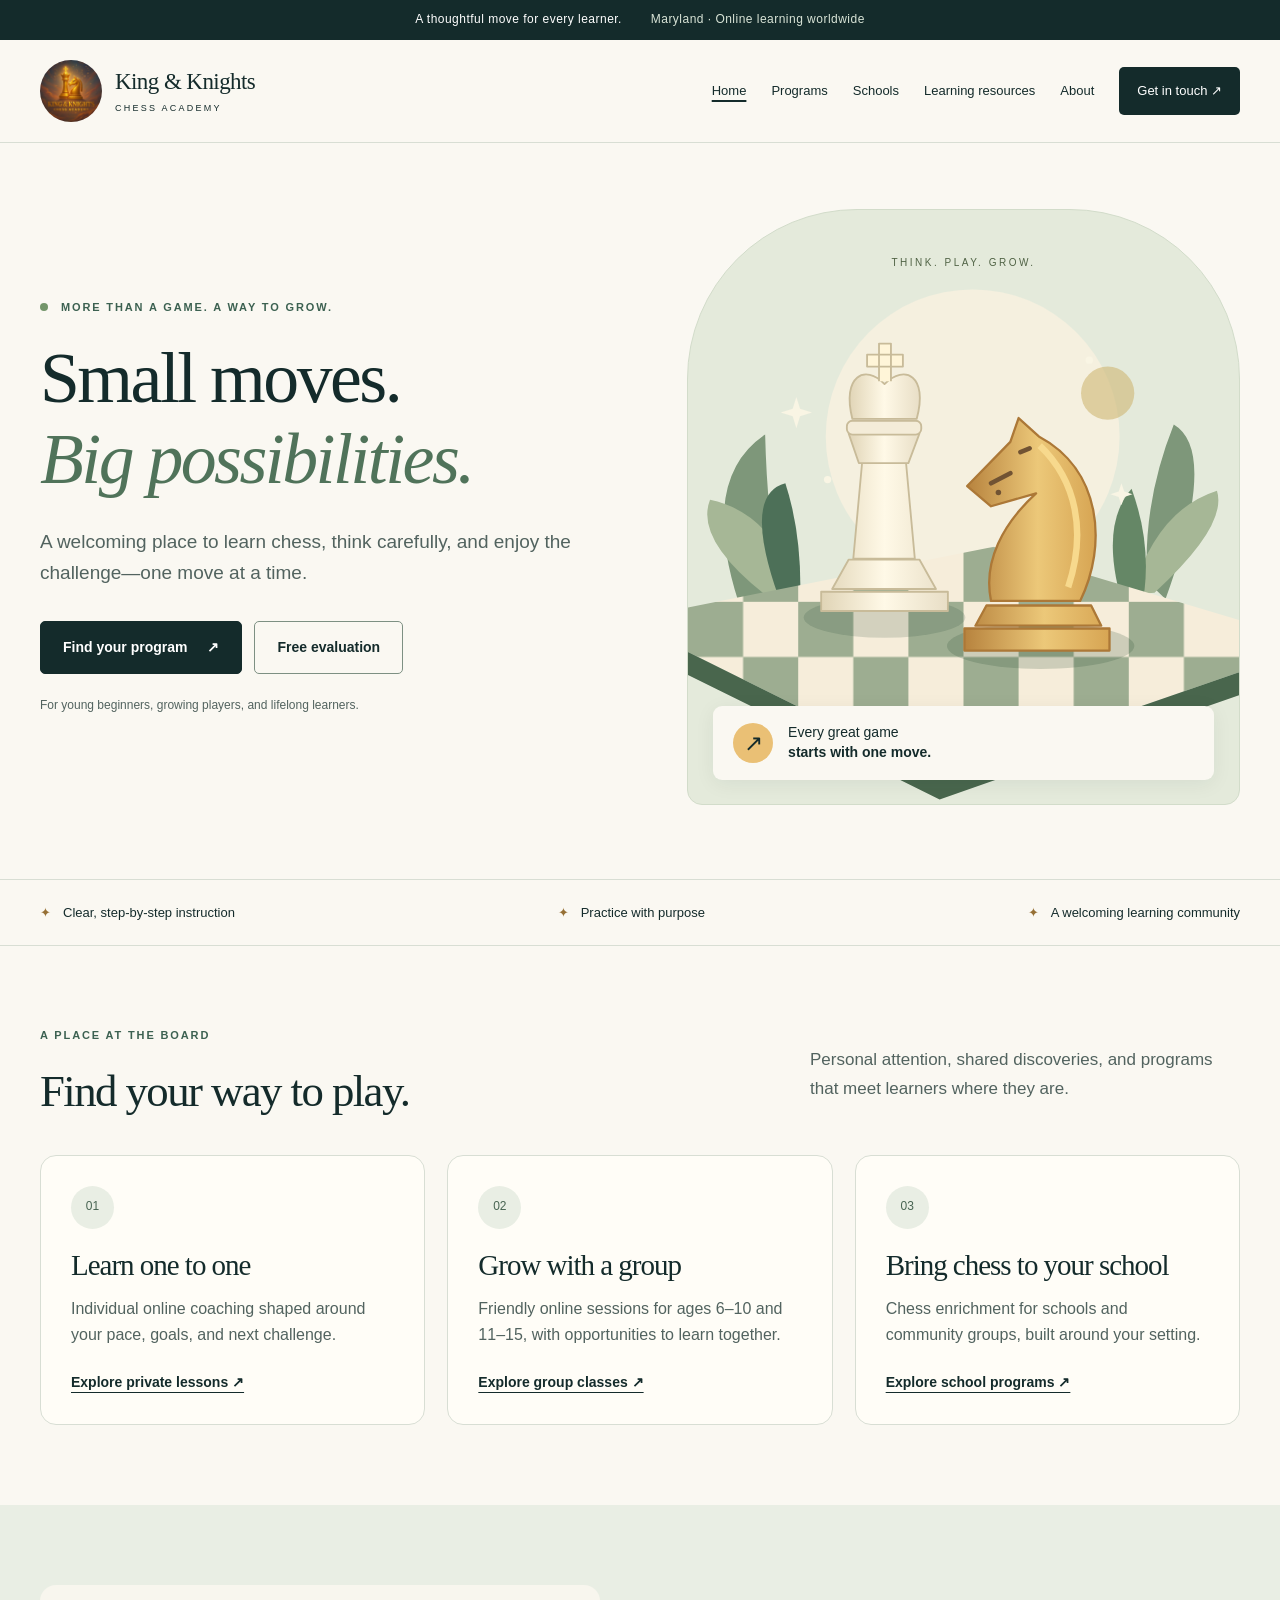
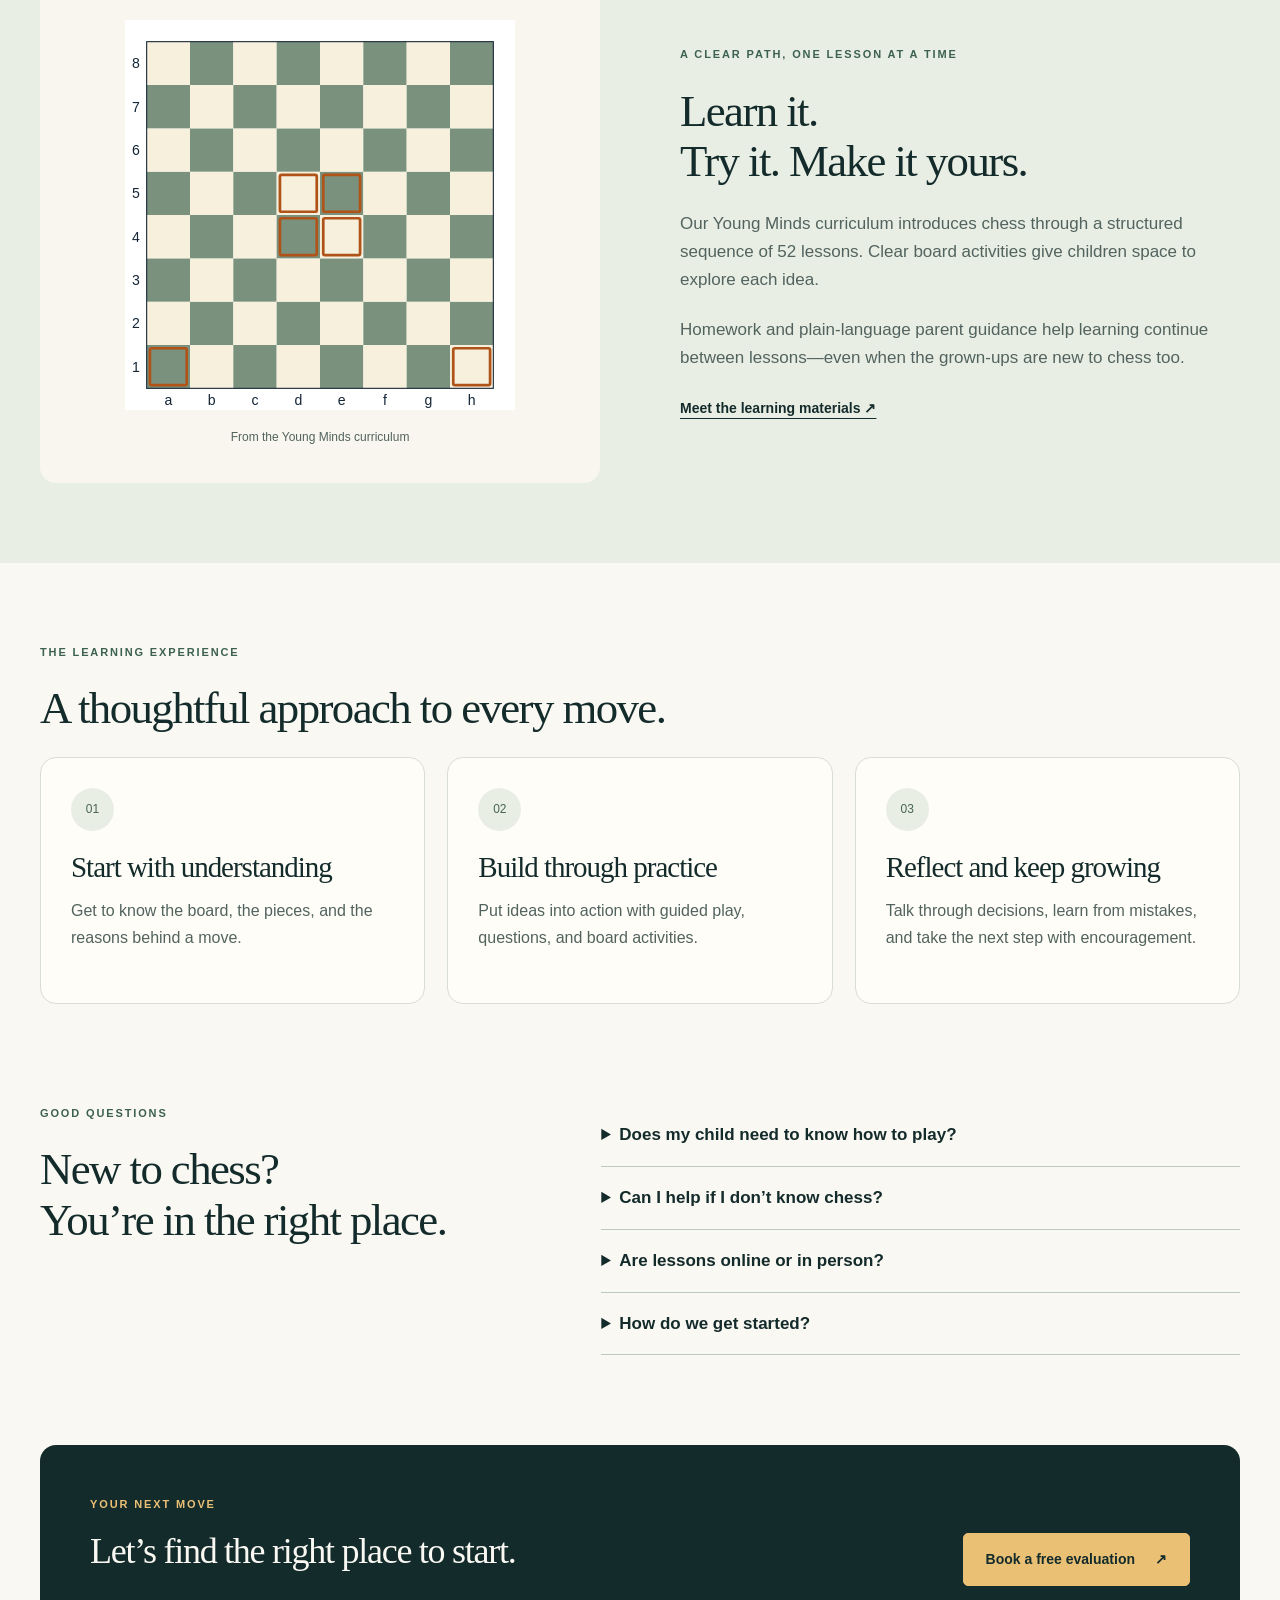
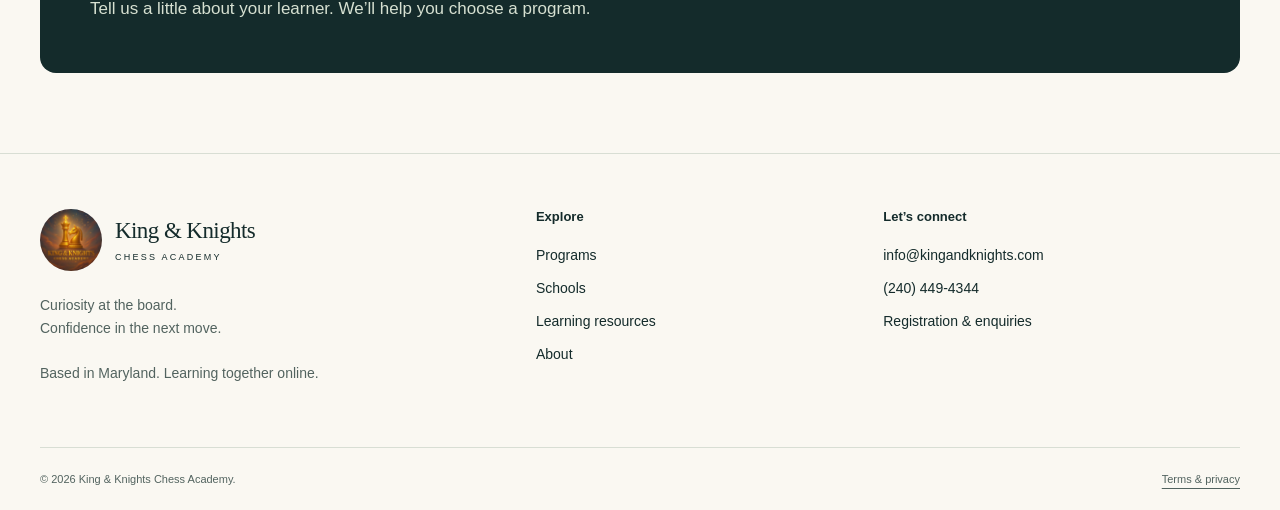
==== index.html @ 29ee6041 "Launch approved King & Knights Chess Academy website Publish the approved responsive redesign, schoo" ====
<!doctype html>
<html lang="en"><head><meta charset="utf-8"><meta name="viewport" content="width=device-width,initial-scale=1"><title>Chess lessons for curious minds | King &amp; Knights Chess Academy</title><meta name="description" content="Welcoming chess lessons for children and adults. Explore private coaching, online groups, school programs, and the Young Minds curriculum."><link rel="canonical" href="https://kingandknights.com/"><meta name="theme-color" content="#142b2b"><meta property="og:type" content="website"><meta property="og:title" content="Chess lessons for curious minds | King &amp; Knights Chess Academy"><meta property="og:description" content="Welcoming chess lessons for children and adults. Explore private coaching, online groups, school programs, and the Young Minds curriculum."><meta property="og:url" content="https://kingandknights.com/"><meta property="og:image" content="https://kingandknights.com/assets/academy-logo.jpg"><meta name="twitter:card" content="summary"><link rel="icon" href="assets/favicon.svg" type="image/svg+xml"><link rel="stylesheet" href="style.css"><script src="script.js" defer></script><script type="application/ld+json">{"@context": "https://schema.org", "@type": "EducationalOrganization", "name": "King & Knights Chess Academy", "url": "https://kingandknights.com/", "logo": "https://kingandknights.com/assets/academy-logo.jpg", "email": "info@kingandknights.com", "telephone": "+1-240-449-4344"}</script></head>
<body><a class="skip" href="#main">Skip to content</a><div class="announcement">A thoughtful move for every learner. <span>Maryland · Online learning worldwide</span></div><header class="site-header"><div class="wrap header-inner"><a class="brand" href="index.html" aria-label="King and Knights Chess Academy home"><img src="assets/academy-logo.jpg" width="62" height="62" alt=""><span>King &amp; Knights<small>CHESS ACADEMY</small></span></a><button class="menu-toggle" aria-controls="navigation" aria-expanded="false" type="button">Menu <span aria-hidden="true">☰</span></button><nav id="navigation" aria-label="Main navigation"><a href="index.html" aria-current="page">Home</a><a href="services.html">Programs</a><a href="schools.html">Schools</a><a href="resources.html">Learning resources</a><a href="about.html">About</a><a class="nav-contact" href="contact.html" >Get in touch <span aria-hidden="true">↗</span></a></nav></div></header>
<main id="main"><section class="wrap hero"><div class="hero-copy"><p class="eyebrow"><span class="dot"></span> More than a game. A way to grow.</p><h1>Small moves.<br><em>Big possibilities.</em></h1><p class="lead">A welcoming place to learn chess, think carefully, and enjoy the challenge—one move at a time.</p><div class="actions"><a class="button" href="services.html">Find your program <span aria-hidden="true">↗</span></a><a class="button secondary" href="contact.html">Free evaluation</a></div><p class="hero-note">For young beginners, growing players, and lifelong learners.</p></div><div class="hero-art"><div class="art-label">THINK. PLAY. GROW.</div><img src="assets/chess-garden.svg" width="600" height="580" alt="Illustration of a gold knight and ivory king on a chessboard, surrounded by leaves"><div class="art-caption"><span class="mini-symbol" aria-hidden="true">↗</span><span>Every great game<br><strong>starts with one move.</strong></span></div></div></section><div class="principles"><div class="wrap"><span>Clear, step-by-step instruction</span><span>Practice with purpose</span><span>A welcoming learning community</span></div></div><section class="wrap section"><div class="section-heading"><div><p class="eyebrow">A place at the board</p><h2>Find your way to play.</h2></div><p>Personal attention, shared discoveries, and programs that meet learners where they are.</p></div><div class="grid three"><article class="card"><span class="number">01</span><h3>Learn one to one</h3><p>Individual online coaching shaped around your pace, goals, and next challenge.</p><a class="text-link" href="services.html#private">Explore private lessons ↗</a></article><article class="card"><span class="number">02</span><h3>Grow with a group</h3><p>Friendly online sessions for ages 6–10 and 11–15, with opportunities to learn together.</p><a class="text-link" href="services.html#groups">Explore group classes ↗</a></article><article class="card"><span class="number">03</span><h3>Bring chess to your school</h3><p>Chess enrichment for schools and community groups, built around your setting.</p><a class="text-link" href="schools.html">Explore school programs ↗</a></article></div></section><section class="tinted"><div class="wrap split section"><div class="feature-board"><img src="assets/meet-the-board.svg" width="440" height="440" loading="lazy" alt="An empty chessboard with files a to h and ranks 1 to 8"><span>From the Young Minds curriculum</span></div><div><p class="eyebrow">A clear path, one lesson at a time</p><h2>Learn it.<br>Try it. Make it yours.</h2><p>Our Young Minds curriculum introduces chess through a structured sequence of 52 lessons. Clear board activities give children space to explore each idea.</p><p>Homework and plain-language parent guidance help learning continue between lessons—even when the grown-ups are new to chess too.</p><a class="text-link" href="resources.html">Meet the learning materials ↗</a></div></div></section><section class="wrap section"><p class="eyebrow">The learning experience</p><h2>A thoughtful approach to every move.</h2><div class="grid three"><article class="card"><span class="number">01</span><h3>Start with understanding</h3><p>Get to know the board, the pieces, and the reasons behind a move.</p></article><article class="card"><span class="number">02</span><h3>Build through practice</h3><p>Put ideas into action with guided play, questions, and board activities.</p></article><article class="card"><span class="number">03</span><h3>Reflect and keep growing</h3><p>Talk through decisions, learn from mistakes, and take the next step with encouragement.</p></article></div></section><section class="wrap section faq-section"><div><p class="eyebrow">Good questions</p><h2>New to chess?<br>You’re in the right place.</h2></div><div class="faq"><details><summary>Does my child need to know how to play?</summary><p>No. Beginners can start with the board and pieces. A complimentary evaluation helps us recommend a suitable starting point.</p></details><details><summary>Can I help if I don’t know chess?</summary><p>Yes. The Young Minds parent guide explains the ideas in plain language. Parents can read questions aloud and encourage children to explain their thinking.</p></details><details><summary>Are lessons online or in person?</summary><p>Private and group coaching are available online. Contact us about in-person school and community programs and local availability.</p></details><details><summary>How do we get started?</summary><p>Send an enquiry through our contact page. We’ll discuss your learner’s experience, goals, and available class options before you choose a program.</p></details></div></section><section class="wrap"><div class="cta"><div><p class="eyebrow">Your next move</p><h2>Let’s find the right place to start.</h2><p>Tell us a little about your learner. We’ll help you choose a program.</p></div><a class="button" href="contact.html">Book a free evaluation <span aria-hidden="true">↗</span></a></div></section></main><footer><div class="wrap footer-grid"><div><a class="brand footer-brand" href="index.html"><img src="assets/academy-logo.jpg" width="62" height="62" alt="King and Knights Chess Academy logo"><span>King &amp; Knights<small>CHESS ACADEMY</small></span></a><p>Curiosity at the board.<br>Confidence in the next move.</p><p class="muted">Based in Maryland. Learning together online.</p></div><div><h2>Explore</h2><a href="services.html">Programs</a><a href="schools.html">Schools</a><a href="resources.html">Learning resources</a><a href="about.html">About</a></div><div><h2>Let’s connect</h2><a href="mailto:info@kingandknights.com">info@kingandknights.com</a><a href="tel:+12404494344">(240) 449-4344</a><a href="contact.html">Registration &amp; enquiries</a></div></div><div class="wrap footer-bottom"><span>© <span data-year>2026</span> King &amp; Knights Chess Academy.</span><a href="terms.html">Terms &amp; privacy</a></div></footer></body></html>
---- style.css ----
:root{--ink:#142b2b;--muted:#52635f;--cream:#faf8f2;--gold:#eac075;--line:#d8ded4;--sage:#e9eee4;--white:#fff;--radius:16px}*{box-sizing:border-box}html{scroll-behavior:smooth;scroll-padding-top:120px}body{margin:0;background:var(--cream);color:var(--ink);font:17px/1.65 Arial,Helvetica,sans-serif}img{max-width:100%;height:auto;display:block}a{color:inherit;text-underline-offset:5px}button{font:inherit}a,button,summary{-webkit-tap-highlight-color:transparent}a:focus-visible,button:focus-visible,summary:focus-visible{outline:3px solid #ae5918;outline-offset:5px}h1,h2,h3,p{margin-top:0}h1,h2,h3{font-family:Georgia,'Times New Roman',serif;font-weight:400;line-height:1.12;letter-spacing:-.035em}h1{font-size:clamp(48px,5.6vw,80px);margin-bottom:27px}h2{font-size:clamp(34px,3.5vw,49px);margin-bottom:24px}h3{font-size:29px;margin:20px 0 15px}em{font-weight:400;color:#50735a}p{margin-bottom:22px;color:var(--muted)}strong{color:var(--ink)}.wrap{width:min(1200px,calc(100% - 80px));margin-inline:auto}.announcement{background:var(--ink);color:#fff;text-align:center;font-size:12px;letter-spacing:.04em;padding:10px 20px}.announcement span{margin-left:25px;color:#d9e4d7}.site-header{background:rgba(250,248,242,.98);border-bottom:1px solid var(--line);position:sticky;top:0;z-index:10}.header-inner{display:flex;align-items:center;justify-content:space-between;gap:25px;min-height:102px}.brand{display:flex;align-items:center;gap:13px;text-decoration:none;flex-shrink:0}.brand img{width:62px;height:62px;border-radius:50%;object-fit:cover}.brand span{font:23px Georgia,serif;letter-spacing:-.025em}.brand small{display:block;font:9px Arial,sans-serif;letter-spacing:.25em;margin-top:8px}nav{display:flex;align-items:center;gap:25px}nav a{font-size:13px;text-decoration:none;padding:10px 0;white-space:nowrap}nav a:hover,nav a[aria-current]{text-decoration:underline;text-decoration-thickness:2px}.nav-contact{background:var(--ink);color:white;padding:13px 18px;border-radius:5px}.menu-toggle{display:none}.skip{position:fixed;left:20px;top:-100px;z-index:100;padding:12px;background:white}.skip:focus{top:10px}.hero{display:grid;grid-template-columns:1.08fr 1fr;gap:50px;align-items:center;padding-block:66px 74px}.eyebrow{font-size:11px;text-transform:uppercase;letter-spacing:.17em;font-weight:700;color:#3c6151;margin-bottom:22px}.dot{display:inline-block;width:8px;height:8px;background:#73956a;border-radius:50%;margin-right:8px}.lead{font-size:19px;line-height:1.65;max-width:620px}.actions{display:flex;gap:12px;flex-wrap:wrap;margin-top:32px}.button{background:var(--ink);color:white;text-decoration:none;padding:14px 22px;display:inline-flex;align-items:center;justify-content:center;gap:20px;font-size:14px;font-weight:600;border:1px solid var(--ink);border-radius:5px;min-height:49px;transition:background .15s}.button:hover{background:#315448;color:white}.button.secondary{background:transparent;color:var(--ink);border-color:#7d9083}.button.secondary:hover{background:var(--sage)}.hero-note{font-size:12px;margin:22px 0 0}.hero-art{position:relative;background:#e4eadb;border-radius:170px 170px 15px 15px;padding-top:45px;overflow:hidden;border:1px solid #d2dcca}.hero-art>img{width:100%}.art-label{text-align:center;font-size:10px;letter-spacing:.25em;color:#506345}.art-caption{position:absolute;bottom:24px;left:25px;right:25px;background:#faf8f2;box-shadow:0 4px 20px #142b2b10;border-radius:9px;padding:17px 20px;display:flex;align-items:center;gap:15px;font-size:14px;line-height:1.4}.mini-symbol{background:var(--gold);border-radius:50%;width:40px;height:40px;display:grid;place-items:center;font-size:23px}.principles{border-block:1px solid var(--line);padding:22px 0}.principles .wrap{display:flex;justify-content:space-between;gap:20px;font-size:13px}.principles span:before{content:'✦';color:#967035;margin-right:12px}.section{padding-block:80px}.section-heading{display:flex;justify-content:space-between;gap:50px;align-items:flex-end;margin-bottom:30px}.section-heading p:last-child{max-width:430px}.section-heading h2{margin-bottom:8px}.grid{display:grid;gap:22px}.three{grid-template-columns:repeat(3,1fr)}.card{border:1px solid var(--line);background:#fffdf7;border-radius:var(--radius);padding:30px;display:flex;flex-direction:column;align-items:flex-start}.card p{font-size:16px}.card .text-link{margin-top:auto}.number{background:var(--sage);border-radius:50%;width:43px;height:43px;display:grid;place-items:center;font-size:12px;color:#486452}.text-link{font-size:14px;font-weight:bold;text-decoration-thickness:1px;display:inline-block}.tinted{background:var(--sage)}.split{display:grid;grid-template-columns:1fr 1fr;align-items:center;gap:80px}.feature-board{background:#f8f6ee;border-radius:var(--radius);padding:35px;text-align:center}.feature-board img{width:100%;max-width:390px;margin:auto}.feature-board span{display:block;font-size:12px;margin-top:18px;color:var(--muted)}.faq-section{display:grid;grid-template-columns:1fr 1.3fr;gap:70px;padding-top:20px}.faq details{border-bottom:1px solid #bccabd;padding:19px 0}.faq summary{cursor:pointer;font-size:17px;font-weight:600;line-height:1.4;padding-right:12px}.faq details p{font-size:15px;margin:17px 0 0}.cta{display:flex;align-items:center;justify-content:space-between;gap:45px;background:var(--ink);color:var(--cream);border-radius:var(--radius);padding:50px;margin:10px 0 80px}.cta h2{font-size:36px;max-width:550px}.cta p{color:#d6e0d1;margin-bottom:0}.cta .eyebrow{color:var(--gold);margin-bottom:17px}.cta .button{flex-shrink:0;background:var(--gold);color:var(--ink);border-color:var(--gold)}footer{border-top:1px solid var(--line);padding-top:55px}.footer-grid{display:grid;grid-template-columns:1.5fr 1fr 1.2fr;gap:50px;padding-bottom:40px}.footer-grid h2{font:600 13px Arial,sans-serif;letter-spacing:0;margin-bottom:20px}.footer-grid>div>a:not(.brand){display:block;margin-bottom:10px;font-size:14px;text-decoration:none;overflow-wrap:anywhere}.footer-grid>div>a:hover{text-decoration:underline}.footer-brand{margin-bottom:23px}.footer-grid p{font-size:14px}.muted{color:var(--muted)}.footer-bottom{display:flex;justify-content:space-between;gap:20px;padding-block:22px;border-top:1px solid var(--line);font-size:11px;color:var(--muted)}.page-intro{padding-top:70px;padding-bottom:35px}.page-intro .lead{max-width:710px}.notice{padding:20px 25px;background:var(--sage);border-radius:8px;font-size:14px}.pricing{display:grid;grid-template-columns:repeat(3,1fr);gap:22px}.pricing>div{border:1px solid #cdd7c8;background:var(--cream);border-radius:12px;padding:30px}.pricing span{display:block;font-size:15px}.pricing strong{display:block;font:46px Georgia,serif;margin:15px 0 25px}.pricing .button{display:flex;font-size:12px;padding-inline:10px;gap:8px}.small{font-size:13px;margin-top:27px;max-width:900px}.statement{padding:50px;background:var(--ink);border-radius:130px 15px 15px;color:var(--cream);text-align:center}.statement>span{font:150px Georgia,serif;color:var(--gold);line-height:1.25}.statement p{color:#dbe3d3}.stats{display:flex;gap:45px;margin-block:28px}.stats strong{display:block;font:42px Georgia,serif}.stats span{font-size:12px}.team{display:grid;grid-template-columns:1fr 1fr;gap:30px}.team article{display:grid;grid-template-columns:180px 1fr;gap:25px;background:var(--cream);padding:24px;border-radius:14px}.team img{width:180px;height:230px;object-fit:cover;border-radius:90px 90px 7px 7px;object-position:50% 25%}.team img.olawale{object-position:50% 50%}.team .eyebrow{font-size:9px;margin:5px 0 15px}.team h3{font-size:28px;margin:0 0 15px}.team p{font-size:14px;margin-bottom:0}.contact-grid{display:grid;grid-template-columns:1fr 1.7fr;gap:65px;padding-top:30px}.contact-grid h2{font-size:33px}.contact-item{border-top:1px solid var(--line);padding-top:20px;margin-top:24px}.contact-item>span{display:block;font-size:11px;font-weight:bold;text-transform:uppercase;letter-spacing:.1em;color:var(--muted);margin-bottom:9px}.contact-item a{overflow-wrap:anywhere}.form-panel{background:white;border:1px solid var(--line);border-radius:12px;padding:30px}.form-panel iframe{width:100%;border:0;margin-top:20px;display:block;background:#fafafa}.legal{max-width:850px;padding-bottom:80px}.legal section{border-top:1px solid var(--line);padding-top:25px;margin-top:30px}.legal h2{font-size:25px;letter-spacing:-.015em}.legal p{font-size:16px;line-height:1.8}
@media(min-width:1500px){.hero{padding-block:80px}}
@media(max-width:1100px){.wrap{width:calc(100% - 48px)}nav{gap:16px}.brand span{font-size:20px}.brand img{width:52px;height:52px}.hero{gap:30px}.team article{grid-template-columns:1fr}.team img{width:100%;height:300px;border-radius:10px}.split{gap:45px}.pricing>div{padding:24px}}
@media(max-width:900px){.header-inner{flex-wrap:wrap;padding-block:15px;min-height:85px}.menu-toggle{display:none;background:transparent;border:1px solid #879687;border-radius:5px;padding:8px 14px;font-size:14px}.js .menu-toggle{display:block}nav{width:100%;flex-wrap:wrap;justify-content:center;padding-top:12px}.js nav{display:none}.js nav.open{display:flex}.hero{gap:25px}h1{font-size:54px}.hero-art{border-radius:110px 110px 12px 12px}.hero-art>img{min-height:420px;object-fit:contain}.art-caption{left:15px;right:15px;padding:12px}.principles .wrap{font-size:12px}.three{gap:15px}.card{padding:23px}.card h3{font-size:25px}.split{gap:35px}.cta{padding:35px}.cta h2{font-size:31px}.footer-grid{gap:25px}.contact-grid{gap:30px}.pricing .button{font-size:11px}}
@media(max-width:650px){.wrap{width:calc(100% - 36px)}.announcement{font-size:10px;padding:8px 10px}.announcement span{display:none}.brand span{font-size:20px}.brand small{font-size:8px}.brand img{width:47px;height:47px}.header-inner{gap:15px}nav{flex-direction:column;align-items:stretch;gap:0}nav a{text-align:center;padding:13px}.hero{grid-template-columns:1fr;padding-block:42px;gap:33px}h1{font-size:52px;letter-spacing:-.045em}.eyebrow{font-size:10px;line-height:1.7;margin-bottom:18px}.lead{font-size:17px}.actions{gap:9px;margin-top:25px}.button{font-size:13px;padding:13px 16px}.hero-note{font-size:11px}.hero-art{max-width:430px;margin:auto;width:100%;padding-top:27px}.hero-art>img{min-height:0}.art-caption{bottom:17px}.principles .wrap{flex-direction:column;gap:8px;font-size:12px}.principles{padding:18px 0}.section{padding-block:48px}.section-heading{display:block;margin-bottom:25px}.section-heading p:last-child{margin-top:20px}.three,.split,.pricing,.team,.contact-grid,.faq-section{grid-template-columns:1fr}.card{padding:27px}.card h3{font-size:29px}.split{gap:30px}.feature-board{padding:23px}.faq-section{gap:7px;padding-top:5px}.cta{display:block;padding:30px;margin-bottom:48px}.cta .button{margin-top:24px}.cta h2{font-size:32px}.footer-grid{grid-template-columns:1fr 1fr;gap:30px}.footer-grid>div:first-child{grid-column:1/-1}.footer-grid>div>a:not(.brand){font-size:12px}.footer-bottom{flex-direction:column;gap:8px}.page-intro{padding-top:44px;padding-bottom:22px}.notice{padding:20px}.pricing>div{padding:25px}.pricing strong{font-size:42px}.pricing .button{font-size:13px}.pricing span{display:inline-block}.team article{padding:25px}.team img{height:340px;object-position:center 30%}.form-panel{padding:20px 12px}.form-panel h2,.form-panel>p,.form-panel>.text-link{margin-left:8px;margin-right:8px}.contact-grid{padding-top:20px;gap:35px}.statement{padding:35px}.legal h2{font-size:24px}.legal p{font-size:16px}}
@media(prefers-reduced-motion:reduce){html{scroll-behavior:auto}*{transition:none!important}}
.enquiry-steps{margin:30px 0;padding:24px;background:var(--sage);border-radius:9px}.enquiry-steps p{font-size:15px}.enquiry-steps p:last-child{margin-bottom:0}.form-panel hr{border:0;border-top:1px solid var(--line);margin-block:30px}
@media print{.announcement,.site-header,footer,.cta,.menu-toggle,.skip{display:none!important}.wrap{width:100%}body{background:white;color:black;font-size:12pt}.section{padding-block:20px}.hero,.split,.three,.team{display:block}.hero-art{max-width:300px}.card{break-inside:avoid;margin:15px 0}a{color:black}.form-panel iframe{display:none}}
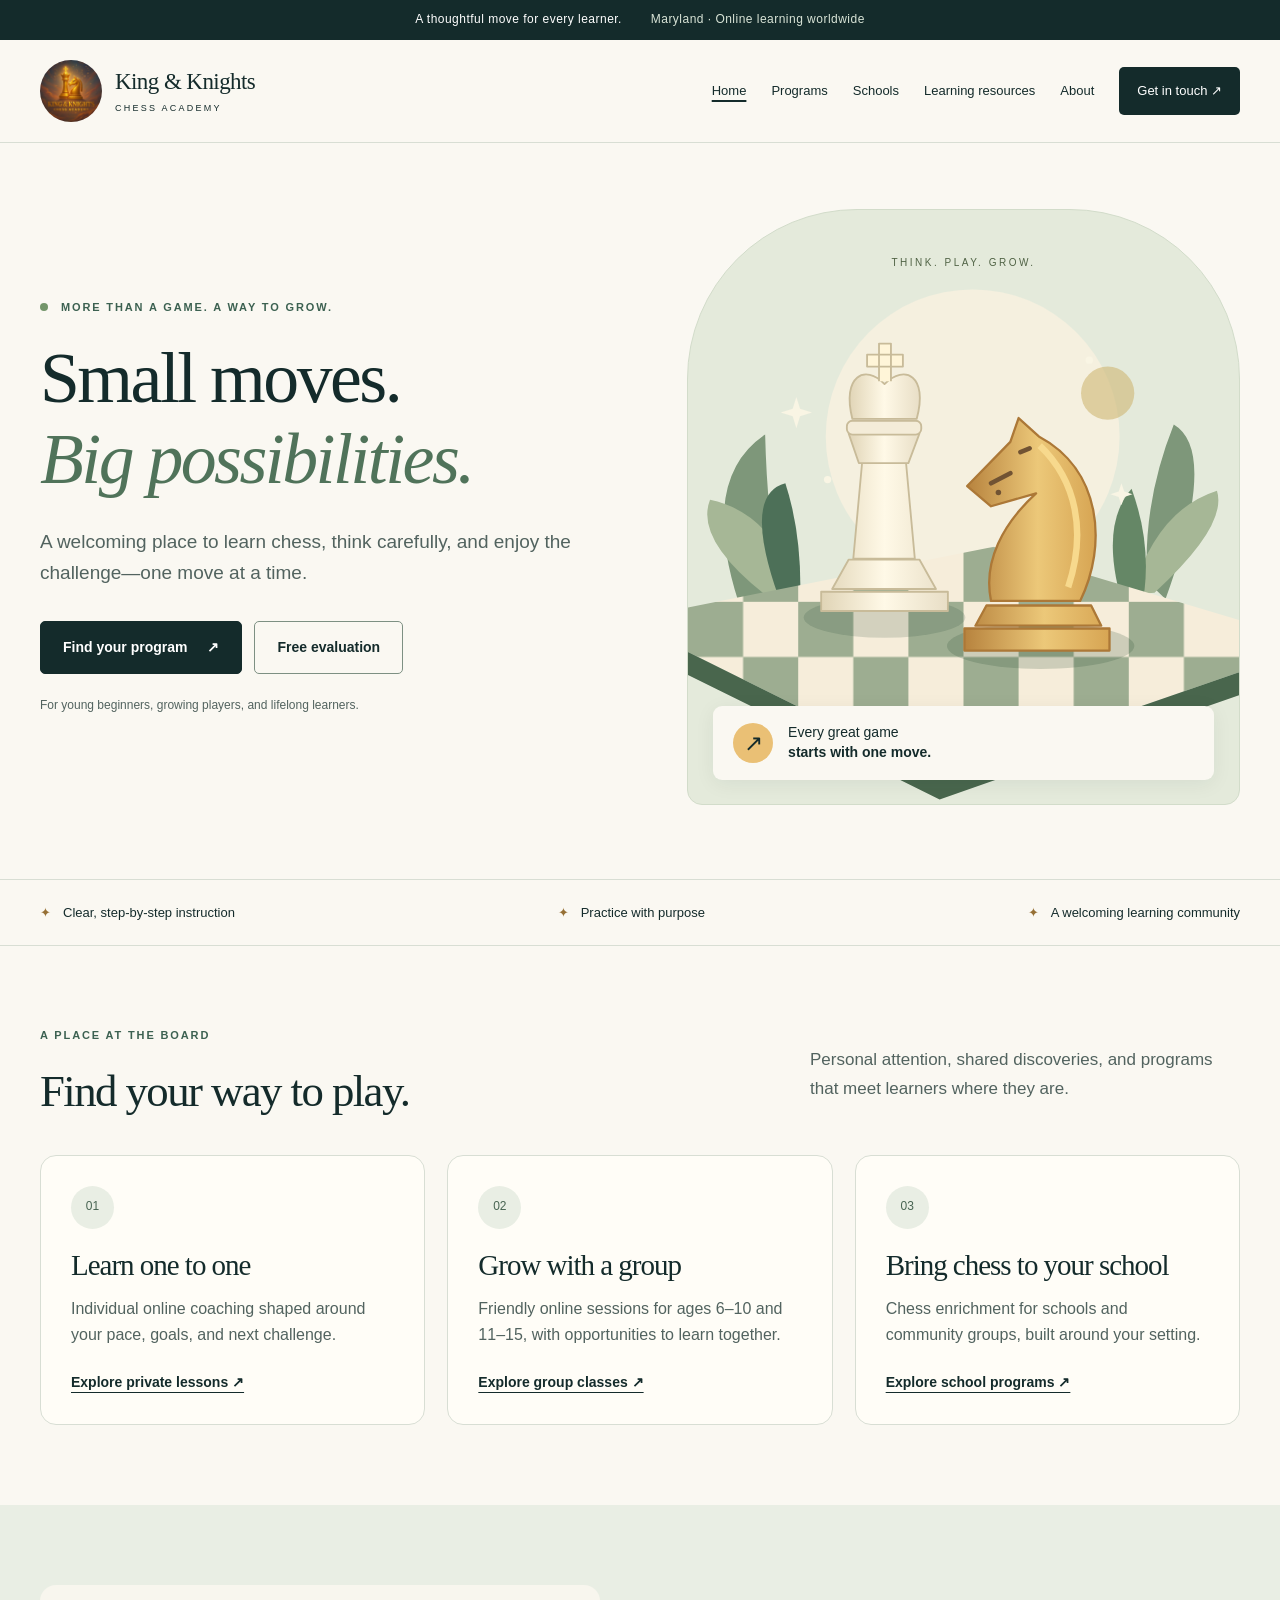
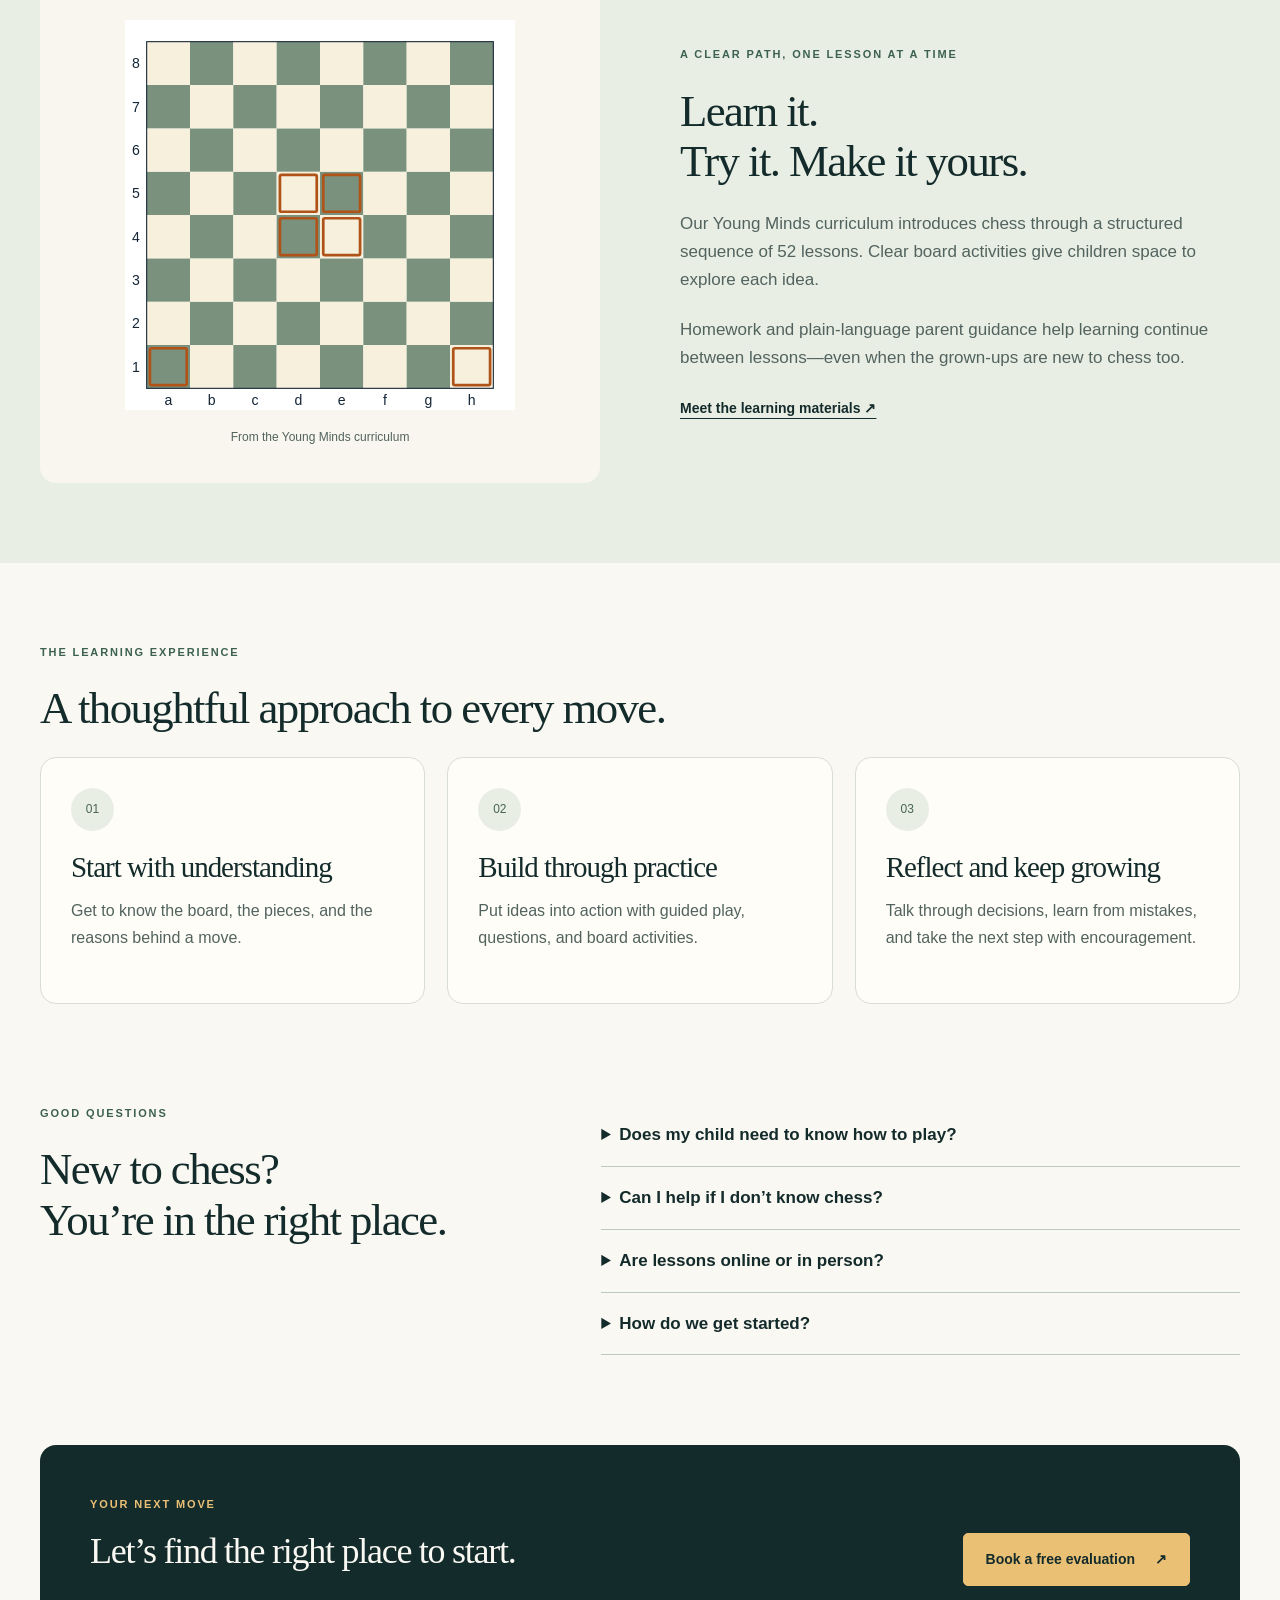
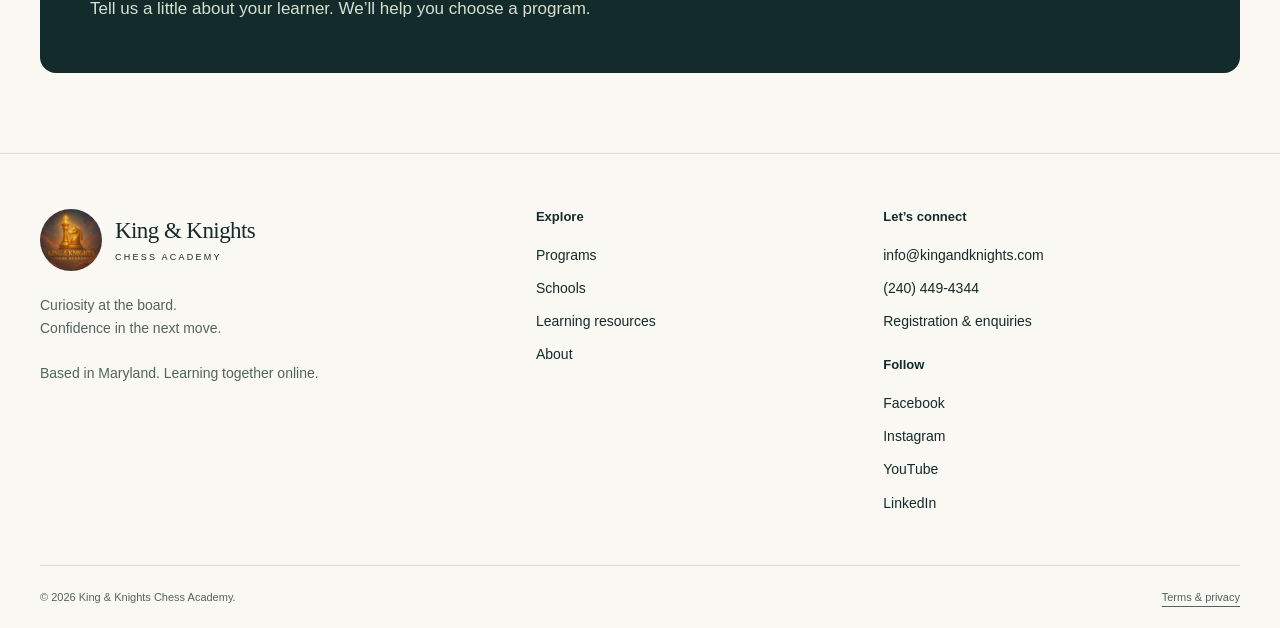
==== commit e54e5aba: "Add academy social links to site footers" ====
--- a/index.html
+++ b/index.html
@@ -1,4 +1,4 @@
 <!doctype html>
 <html lang="en"><head><meta charset="utf-8"><meta name="viewport" content="width=device-width,initial-scale=1"><title>Chess lessons for curious minds | King &amp; Knights Chess Academy</title><meta name="description" content="Welcoming chess lessons for children and adults. Explore private coaching, online groups, school programs, and the Young Minds curriculum."><link rel="canonical" href="https://kingandknights.com/"><meta name="theme-color" content="#142b2b"><meta property="og:type" content="website"><meta property="og:title" content="Chess lessons for curious minds | King &amp; Knights Chess Academy"><meta property="og:description" content="Welcoming chess lessons for children and adults. Explore private coaching, online groups, school programs, and the Young Minds curriculum."><meta property="og:url" content="https://kingandknights.com/"><meta property="og:image" content="https://kingandknights.com/assets/academy-logo.jpg"><meta name="twitter:card" content="summary"><link rel="icon" href="assets/favicon.svg" type="image/svg+xml"><link rel="stylesheet" href="style.css"><script src="script.js" defer></script><script type="application/ld+json">{"@context": "https://schema.org", "@type": "EducationalOrganization", "name": "King & Knights Chess Academy", "url": "https://kingandknights.com/", "logo": "https://kingandknights.com/assets/academy-logo.jpg", "email": "info@kingandknights.com", "telephone": "+1-240-449-4344"}</script></head>
 <body><a class="skip" href="#main">Skip to content</a><div class="announcement">A thoughtful move for every learner. <span>Maryland · Online learning worldwide</span></div><header class="site-header"><div class="wrap header-inner"><a class="brand" href="index.html" aria-label="King and Knights Chess Academy home"><img src="assets/academy-logo.jpg" width="62" height="62" alt=""><span>King &amp; Knights<small>CHESS ACADEMY</small></span></a><button class="menu-toggle" aria-controls="navigation" aria-expanded="false" type="button">Menu <span aria-hidden="true">☰</span></button><nav id="navigation" aria-label="Main navigation"><a href="index.html" aria-current="page">Home</a><a href="services.html">Programs</a><a href="schools.html">Schools</a><a href="resources.html">Learning resources</a><a href="about.html">About</a><a class="nav-contact" href="contact.html" >Get in touch <span aria-hidden="true">↗</span></a></nav></div></header>
-<main id="main"><section class="wrap hero"><div class="hero-copy"><p class="eyebrow"><span class="dot"></span> More than a game. A way to grow.</p><h1>Small moves.<br><em>Big possibilities.</em></h1><p class="lead">A welcoming place to learn chess, think carefully, and enjoy the challenge—one move at a time.</p><div class="actions"><a class="button" href="services.html">Find your program <span aria-hidden="true">↗</span></a><a class="button secondary" href="contact.html">Free evaluation</a></div><p class="hero-note">For young beginners, growing players, and lifelong learners.</p></div><div class="hero-art"><div class="art-label">THINK. PLAY. GROW.</div><img src="assets/chess-garden.svg" width="600" height="580" alt="Illustration of a gold knight and ivory king on a chessboard, surrounded by leaves"><div class="art-caption"><span class="mini-symbol" aria-hidden="true">↗</span><span>Every great game<br><strong>starts with one move.</strong></span></div></div></section><div class="principles"><div class="wrap"><span>Clear, step-by-step instruction</span><span>Practice with purpose</span><span>A welcoming learning community</span></div></div><section class="wrap section"><div class="section-heading"><div><p class="eyebrow">A place at the board</p><h2>Find your way to play.</h2></div><p>Personal attention, shared discoveries, and programs that meet learners where they are.</p></div><div class="grid three"><article class="card"><span class="number">01</span><h3>Learn one to one</h3><p>Individual online coaching shaped around your pace, goals, and next challenge.</p><a class="text-link" href="services.html#private">Explore private lessons ↗</a></article><article class="card"><span class="number">02</span><h3>Grow with a group</h3><p>Friendly online sessions for ages 6–10 and 11–15, with opportunities to learn together.</p><a class="text-link" href="services.html#groups">Explore group classes ↗</a></article><article class="card"><span class="number">03</span><h3>Bring chess to your school</h3><p>Chess enrichment for schools and community groups, built around your setting.</p><a class="text-link" href="schools.html">Explore school programs ↗</a></article></div></section><section class="tinted"><div class="wrap split section"><div class="feature-board"><img src="assets/meet-the-board.svg" width="440" height="440" loading="lazy" alt="An empty chessboard with files a to h and ranks 1 to 8"><span>From the Young Minds curriculum</span></div><div><p class="eyebrow">A clear path, one lesson at a time</p><h2>Learn it.<br>Try it. Make it yours.</h2><p>Our Young Minds curriculum introduces chess through a structured sequence of 52 lessons. Clear board activities give children space to explore each idea.</p><p>Homework and plain-language parent guidance help learning continue between lessons—even when the grown-ups are new to chess too.</p><a class="text-link" href="resources.html">Meet the learning materials ↗</a></div></div></section><section class="wrap section"><p class="eyebrow">The learning experience</p><h2>A thoughtful approach to every move.</h2><div class="grid three"><article class="card"><span class="number">01</span><h3>Start with understanding</h3><p>Get to know the board, the pieces, and the reasons behind a move.</p></article><article class="card"><span class="number">02</span><h3>Build through practice</h3><p>Put ideas into action with guided play, questions, and board activities.</p></article><article class="card"><span class="number">03</span><h3>Reflect and keep growing</h3><p>Talk through decisions, learn from mistakes, and take the next step with encouragement.</p></article></div></section><section class="wrap section faq-section"><div><p class="eyebrow">Good questions</p><h2>New to chess?<br>You’re in the right place.</h2></div><div class="faq"><details><summary>Does my child need to know how to play?</summary><p>No. Beginners can start with the board and pieces. A complimentary evaluation helps us recommend a suitable starting point.</p></details><details><summary>Can I help if I don’t know chess?</summary><p>Yes. The Young Minds parent guide explains the ideas in plain language. Parents can read questions aloud and encourage children to explain their thinking.</p></details><details><summary>Are lessons online or in person?</summary><p>Private and group coaching are available online. Contact us about in-person school and community programs and local availability.</p></details><details><summary>How do we get started?</summary><p>Send an enquiry through our contact page. We’ll discuss your learner’s experience, goals, and available class options before you choose a program.</p></details></div></section><section class="wrap"><div class="cta"><div><p class="eyebrow">Your next move</p><h2>Let’s find the right place to start.</h2><p>Tell us a little about your learner. We’ll help you choose a program.</p></div><a class="button" href="contact.html">Book a free evaluation <span aria-hidden="true">↗</span></a></div></section></main><footer><div class="wrap footer-grid"><div><a class="brand footer-brand" href="index.html"><img src="assets/academy-logo.jpg" width="62" height="62" alt="King and Knights Chess Academy logo"><span>King &amp; Knights<small>CHESS ACADEMY</small></span></a><p>Curiosity at the board.<br>Confidence in the next move.</p><p class="muted">Based in Maryland. Learning together online.</p></div><div><h2>Explore</h2><a href="services.html">Programs</a><a href="schools.html">Schools</a><a href="resources.html">Learning resources</a><a href="about.html">About</a></div><div><h2>Let’s connect</h2><a href="mailto:info@kingandknights.com">info@kingandknights.com</a><a href="tel:+12404494344">(240) 449-4344</a><a href="contact.html">Registration &amp; enquiries</a></div></div><div class="wrap footer-bottom"><span>© <span data-year>2026</span> King &amp; Knights Chess Academy.</span><a href="terms.html">Terms &amp; privacy</a></div></footer></body></html>+<main id="main"><section class="wrap hero"><div class="hero-copy"><p class="eyebrow"><span class="dot"></span> More than a game. A way to grow.</p><h1>Small moves.<br><em>Big possibilities.</em></h1><p class="lead">A welcoming place to learn chess, think carefully, and enjoy the challenge—one move at a time.</p><div class="actions"><a class="button" href="services.html">Find your program <span aria-hidden="true">↗</span></a><a class="button secondary" href="contact.html">Free evaluation</a></div><p class="hero-note">For young beginners, growing players, and lifelong learners.</p></div><div class="hero-art"><div class="art-label">THINK. PLAY. GROW.</div><img src="assets/chess-garden.svg" width="600" height="580" alt="Illustration of a gold knight and ivory king on a chessboard, surrounded by leaves"><div class="art-caption"><span class="mini-symbol" aria-hidden="true">↗</span><span>Every great game<br><strong>starts with one move.</strong></span></div></div></section><div class="principles"><div class="wrap"><span>Clear, step-by-step instruction</span><span>Practice with purpose</span><span>A welcoming learning community</span></div></div><section class="wrap section"><div class="section-heading"><div><p class="eyebrow">A place at the board</p><h2>Find your way to play.</h2></div><p>Personal attention, shared discoveries, and programs that meet learners where they are.</p></div><div class="grid three"><article class="card"><span class="number">01</span><h3>Learn one to one</h3><p>Individual online coaching shaped around your pace, goals, and next challenge.</p><a class="text-link" href="services.html#private">Explore private lessons ↗</a></article><article class="card"><span class="number">02</span><h3>Grow with a group</h3><p>Friendly online sessions for ages 6–10 and 11–15, with opportunities to learn together.</p><a class="text-link" href="services.html#groups">Explore group classes ↗</a></article><article class="card"><span class="number">03</span><h3>Bring chess to your school</h3><p>Chess enrichment for schools and community groups, built around your setting.</p><a class="text-link" href="schools.html">Explore school programs ↗</a></article></div></section><section class="tinted"><div class="wrap split section"><div class="feature-board"><img src="assets/meet-the-board.svg" width="440" height="440" loading="lazy" alt="An empty chessboard with files a to h and ranks 1 to 8"><span>From the Young Minds curriculum</span></div><div><p class="eyebrow">A clear path, one lesson at a time</p><h2>Learn it.<br>Try it. Make it yours.</h2><p>Our Young Minds curriculum introduces chess through a structured sequence of 52 lessons. Clear board activities give children space to explore each idea.</p><p>Homework and plain-language parent guidance help learning continue between lessons—even when the grown-ups are new to chess too.</p><a class="text-link" href="resources.html">Meet the learning materials ↗</a></div></div></section><section class="wrap section"><p class="eyebrow">The learning experience</p><h2>A thoughtful approach to every move.</h2><div class="grid three"><article class="card"><span class="number">01</span><h3>Start with understanding</h3><p>Get to know the board, the pieces, and the reasons behind a move.</p></article><article class="card"><span class="number">02</span><h3>Build through practice</h3><p>Put ideas into action with guided play, questions, and board activities.</p></article><article class="card"><span class="number">03</span><h3>Reflect and keep growing</h3><p>Talk through decisions, learn from mistakes, and take the next step with encouragement.</p></article></div></section><section class="wrap section faq-section"><div><p class="eyebrow">Good questions</p><h2>New to chess?<br>You’re in the right place.</h2></div><div class="faq"><details><summary>Does my child need to know how to play?</summary><p>No. Beginners can start with the board and pieces. A complimentary evaluation helps us recommend a suitable starting point.</p></details><details><summary>Can I help if I don’t know chess?</summary><p>Yes. The Young Minds parent guide explains the ideas in plain language. Parents can read questions aloud and encourage children to explain their thinking.</p></details><details><summary>Are lessons online or in person?</summary><p>Private and group coaching are available online. Contact us about in-person school and community programs and local availability.</p></details><details><summary>How do we get started?</summary><p>Send an enquiry through our contact page. We’ll discuss your learner’s experience, goals, and available class options before you choose a program.</p></details></div></section><section class="wrap"><div class="cta"><div><p class="eyebrow">Your next move</p><h2>Let’s find the right place to start.</h2><p>Tell us a little about your learner. We’ll help you choose a program.</p></div><a class="button" href="contact.html">Book a free evaluation <span aria-hidden="true">↗</span></a></div></section></main><footer><div class="wrap footer-grid"><div><a class="brand footer-brand" href="index.html"><img src="assets/academy-logo.jpg" width="62" height="62" alt="King and Knights Chess Academy logo"><span>King &amp; Knights<small>CHESS ACADEMY</small></span></a><p>Curiosity at the board.<br>Confidence in the next move.</p><p class="muted">Based in Maryland. Learning together online.</p></div><div><h2>Explore</h2><a href="services.html">Programs</a><a href="schools.html">Schools</a><a href="resources.html">Learning resources</a><a href="about.html">About</a></div><div><h2>Let’s connect</h2><a href="mailto:info@kingandknights.com">info@kingandknights.com</a><a href="tel:+12404494344">(240) 449-4344</a><a href="contact.html">Registration &amp; enquiries</a><h2 class="footer-follow">Follow</h2><a href="https://www.facebook.com/profile.php?id=61564719689266" target="_blank" rel="noopener noreferrer">Facebook</a><a href="https://www.instagram.com/kingandknightsca/" target="_blank" rel="noopener noreferrer">Instagram</a><a href="https://www.youtube.com/@KingAndKnightsCA" target="_blank" rel="noopener noreferrer">YouTube</a><a href="https://www.linkedin.com/company/king-and-knights-chess-academy/" target="_blank" rel="noopener noreferrer">LinkedIn</a></div></div><div class="wrap footer-bottom"><span>© <span data-year>2026</span> King &amp; Knights Chess Academy.</span><a href="terms.html">Terms &amp; privacy</a></div></footer></body></html>
--- a/style.css
+++ b/style.css
@@ -1,8 +1,9 @@
-:root{--ink:#142b2b;--muted:#52635f;--cream:#faf8f2;--gold:#eac075;--line:#d8ded4;--sage:#e9eee4;--white:#fff;--radius:16px}*{box-sizing:border-box}html{scroll-behavior:smooth;scroll-padding-top:120px}body{margin:0;background:var(--cream);color:var(--ink);font:17px/1.65 Arial,Helvetica,sans-serif}img{max-width:100%;height:auto;display:block}a{color:inherit;text-underline-offset:5px}button{font:inherit}a,button,summary{-webkit-tap-highlight-color:transparent}a:focus-visible,button:focus-visible,summary:focus-visible{outline:3px solid #ae5918;outline-offset:5px}h1,h2,h3,p{margin-top:0}h1,h2,h3{font-family:Georgia,'Times New Roman',serif;font-weight:400;line-height:1.12;letter-spacing:-.035em}h1{font-size:clamp(48px,5.6vw,80px);margin-bottom:27px}h2{font-size:clamp(34px,3.5vw,49px);margin-bottom:24px}h3{font-size:29px;margin:20px 0 15px}em{font-weight:400;color:#50735a}p{margin-bottom:22px;color:var(--muted)}strong{color:var(--ink)}.wrap{width:min(1200px,calc(100% - 80px));margin-inline:auto}.announcement{background:var(--ink);color:#fff;text-align:center;font-size:12px;letter-spacing:.04em;padding:10px 20px}.announcement span{margin-left:25px;color:#d9e4d7}.site-header{background:rgba(250,248,242,.98);border-bottom:1px solid var(--line);position:sticky;top:0;z-index:10}.header-inner{display:flex;align-items:center;justify-content:space-between;gap:25px;min-height:102px}.brand{display:flex;align-items:center;gap:13px;text-decoration:none;flex-shrink:0}.brand img{width:62px;height:62px;border-radius:50%;object-fit:cover}.brand span{font:23px Georgia,serif;letter-spacing:-.025em}.brand small{display:block;font:9px Arial,sans-serif;letter-spacing:.25em;margin-top:8px}nav{display:flex;align-items:center;gap:25px}nav a{font-size:13px;text-decoration:none;padding:10px 0;white-space:nowrap}nav a:hover,nav a[aria-current]{text-decoration:underline;text-decoration-thickness:2px}.nav-contact{background:var(--ink);color:white;padding:13px 18px;border-radius:5px}.menu-toggle{display:none}.skip{position:fixed;left:20px;top:-100px;z-index:100;padding:12px;background:white}.skip:focus{top:10px}.hero{display:grid;grid-template-columns:1.08fr 1fr;gap:50px;align-items:center;padding-block:66px 74px}.eyebrow{font-size:11px;text-transform:uppercase;letter-spacing:.17em;font-weight:700;color:#3c6151;margin-bottom:22px}.dot{display:inline-block;width:8px;height:8px;background:#73956a;border-radius:50%;margin-right:8px}.lead{font-size:19px;line-height:1.65;max-width:620px}.actions{display:flex;gap:12px;flex-wrap:wrap;margin-top:32px}.button{background:var(--ink);color:white;text-decoration:none;padding:14px 22px;display:inline-flex;align-items:center;justify-content:center;gap:20px;font-size:14px;font-weight:600;border:1px solid var(--ink);border-radius:5px;min-height:49px;transition:background .15s}.button:hover{background:#315448;color:white}.button.secondary{background:transparent;color:var(--ink);border-color:#7d9083}.button.secondary:hover{background:var(--sage)}.hero-note{font-size:12px;margin:22px 0 0}.hero-art{position:relative;background:#e4eadb;border-radius:170px 170px 15px 15px;padding-top:45px;overflow:hidden;border:1px solid #d2dcca}.hero-art>img{width:100%}.art-label{text-align:center;font-size:10px;letter-spacing:.25em;color:#506345}.art-caption{position:absolute;bottom:24px;left:25px;right:25px;background:#faf8f2;box-shadow:0 4px 20px #142b2b10;border-radius:9px;padding:17px 20px;display:flex;align-items:center;gap:15px;font-size:14px;line-height:1.4}.mini-symbol{background:var(--gold);border-radius:50%;width:40px;height:40px;display:grid;place-items:center;font-size:23px}.principles{border-block:1px solid var(--line);padding:22px 0}.principles .wrap{display:flex;justify-content:space-between;gap:20px;font-size:13px}.principles span:before{content:'✦';color:#967035;margin-right:12px}.section{padding-block:80px}.section-heading{display:flex;justify-content:space-between;gap:50px;align-items:flex-end;margin-bottom:30px}.section-heading p:last-child{max-width:430px}.section-heading h2{margin-bottom:8px}.grid{display:grid;gap:22px}.three{grid-template-columns:repeat(3,1fr)}.card{border:1px solid var(--line);background:#fffdf7;border-radius:var(--radius);padding:30px;display:flex;flex-direction:column;align-items:flex-start}.card p{font-size:16px}.card .text-link{margin-top:auto}.number{background:var(--sage);border-radius:50%;width:43px;height:43px;display:grid;place-items:center;font-size:12px;color:#486452}.text-link{font-size:14px;font-weight:bold;text-decoration-thickness:1px;display:inline-block}.tinted{background:var(--sage)}.split{display:grid;grid-template-columns:1fr 1fr;align-items:center;gap:80px}.feature-board{background:#f8f6ee;border-radius:var(--radius);padding:35px;text-align:center}.feature-board img{width:100%;max-width:390px;margin:auto}.feature-board span{display:block;font-size:12px;margin-top:18px;color:var(--muted)}.faq-section{display:grid;grid-template-columns:1fr 1.3fr;gap:70px;padding-top:20px}.faq details{border-bottom:1px solid #bccabd;padding:19px 0}.faq summary{cursor:pointer;font-size:17px;font-weight:600;line-height:1.4;padding-right:12px}.faq details p{font-size:15px;margin:17px 0 0}.cta{display:flex;align-items:center;justify-content:space-between;gap:45px;background:var(--ink);color:var(--cream);border-radius:var(--radius);padding:50px;margin:10px 0 80px}.cta h2{font-size:36px;max-width:550px}.cta p{color:#d6e0d1;margin-bottom:0}.cta .eyebrow{color:var(--gold);margin-bottom:17px}.cta .button{flex-shrink:0;background:var(--gold);color:var(--ink);border-color:var(--gold)}footer{border-top:1px solid var(--line);padding-top:55px}.footer-grid{display:grid;grid-template-columns:1.5fr 1fr 1.2fr;gap:50px;padding-bottom:40px}.footer-grid h2{font:600 13px Arial,sans-serif;letter-spacing:0;margin-bottom:20px}.footer-grid>div>a:not(.brand){display:block;margin-bottom:10px;font-size:14px;text-decoration:none;overflow-wrap:anywhere}.footer-grid>div>a:hover{text-decoration:underline}.footer-brand{margin-bottom:23px}.footer-grid p{font-size:14px}.muted{color:var(--muted)}.footer-bottom{display:flex;justify-content:space-between;gap:20px;padding-block:22px;border-top:1px solid var(--line);font-size:11px;color:var(--muted)}.page-intro{padding-top:70px;padding-bottom:35px}.page-intro .lead{max-width:710px}.notice{padding:20px 25px;background:var(--sage);border-radius:8px;font-size:14px}.pricing{display:grid;grid-template-columns:repeat(3,1fr);gap:22px}.pricing>div{border:1px solid #cdd7c8;background:var(--cream);border-radius:12px;padding:30px}.pricing span{display:block;font-size:15px}.pricing strong{display:block;font:46px Georgia,serif;margin:15px 0 25px}.pricing .button{display:flex;font-size:12px;padding-inline:10px;gap:8px}.small{font-size:13px;margin-top:27px;max-width:900px}.statement{padding:50px;background:var(--ink);border-radius:130px 15px 15px;color:var(--cream);text-align:center}.statement>span{font:150px Georgia,serif;color:var(--gold);line-height:1.25}.statement p{color:#dbe3d3}.stats{display:flex;gap:45px;margin-block:28px}.stats strong{display:block;font:42px Georgia,serif}.stats span{font-size:12px}.team{display:grid;grid-template-columns:1fr 1fr;gap:30px}.team article{display:grid;grid-template-columns:180px 1fr;gap:25px;background:var(--cream);padding:24px;border-radius:14px}.team img{width:180px;height:230px;object-fit:cover;border-radius:90px 90px 7px 7px;object-position:50% 25%}.team img.olawale{object-position:50% 50%}.team .eyebrow{font-size:9px;margin:5px 0 15px}.team h3{font-size:28px;margin:0 0 15px}.team p{font-size:14px;margin-bottom:0}.contact-grid{display:grid;grid-template-columns:1fr 1.7fr;gap:65px;padding-top:30px}.contact-grid h2{font-size:33px}.contact-item{border-top:1px solid var(--line);padding-top:20px;margin-top:24px}.contact-item>span{display:block;font-size:11px;font-weight:bold;text-transform:uppercase;letter-spacing:.1em;color:var(--muted);margin-bottom:9px}.contact-item a{overflow-wrap:anywhere}.form-panel{background:white;border:1px solid var(--line);border-radius:12px;padding:30px}.form-panel iframe{width:100%;border:0;margin-top:20px;display:block;background:#fafafa}.legal{max-width:850px;padding-bottom:80px}.legal section{border-top:1px solid var(--line);padding-top:25px;margin-top:30px}.legal h2{font-size:25px;letter-spacing:-.015em}.legal p{font-size:16px;line-height:1.8}
+:root{--ink:#142b2b;--muted:#52635f;--cream:#faf8f2;--gold:#eac075;--line:#d8ded4;--sage:#e9eee4;--white:#fff;--radius:16px}*{box-sizing:border-box}html{scroll-behavior:smooth;scroll-padding-top:120px}body{margin:0;background:var(--cream);color:var(--ink);font:17px/1.65 Arial,Helvetica,sans-serif}img{max-width:100%;height:auto;display:block}a{color:inherit;text-underline-offset:5px}button{font:inherit}a,button,summary{-webkit-tap-highlight-color:transparent}a:focus-visible,button:focus-visible,summary:focus-visible{outline:3px solid #ae5918;outline-offset:5px}h1,h2,h3,p{margin-top:0}h1,h2,h3{font-family:Georgia,'Times New Roman',serif;font-weight:400;line-height:1.12;letter-spacing:-.035em}h1{font-size:clamp(48px,5.6vw,80px);margin-bottom:27px}h2{font-size:clamp(34px,3.5vw,49px);margin-bottom:24px}h3{font-size:29px;margin:20px 0 15px}em{font-weight:400;color:#50735a}p{margin-bottom:22px;color:var(--muted)}strong{color:var(--ink)}.wrap{width:min(1200px,calc(100% - 80px));margin-inline:auto}.announcement{background:var(--ink);color:#fff;text-align:center;font-size:12px;letter-spacing:.04em;padding:10px 20px}.announcement span{margin-left:25px;color:#d9e4d7}.site-header{background:rgba(250,248,242,.98);border-bottom:1px solid var(--line);position:sticky;top:0;z-index:10}.header-inner{display:flex;align-items:center;justify-content:space-between;gap:25px;min-height:102px}.brand{display:flex;align-items:center;gap:13px;text-decoration:none;flex-shrink:0}.brand img{width:62px;height:62px;border-radius:50%;object-fit:cover}.brand span{font:23px Georgia,serif;letter-spacing:-.025em}.brand small{display:block;font:9px Arial,sans-serif;letter-spacing:.25em;margin-top:8px}nav{display:flex;align-items:center;gap:25px}nav a{font-size:13px;text-decoration:none;padding:10px 0;white-space:nowrap}nav a:hover,nav a[aria-current]{text-decoration:underline;text-decoration-thickness:2px}.nav-contact{background:var(--ink);color:white;padding:13px 18px;border-radius:5px}.menu-toggle{display:none}.skip{position:fixed;left:20px;top:-100px;z-index:100;padding:12px;background:white}.skip:focus{top:10px}.hero{display:grid;grid-template-columns:1.08fr 1fr;gap:50px;align-items:center;padding-block:66px 74px}.eyebrow{font-size:11px;text-transform:uppercase;letter-spacing:.17em;font-weight:700;color:#3c6151;margin-bottom:22px}.dot{display:inline-block;width:8px;height:8px;background:#73956a;border-radius:50%;margin-right:8px}.lead{font-size:19px;line-height:1.65;max-width:620px}.actions{display:flex;gap:12px;flex-wrap:wrap;margin-top:32px}.button{background:var(--ink);color:white;text-decoration:none;padding:14px 22px;display:inline-flex;align-items:center;justify-content:center;gap:20px;font-size:14px;font-weight:600;border:1px solid var(--ink);border-radius:5px;min-height:49px;transition:background .15s}.button:hover{background:#315448;color:white}.button.secondary{background:transparent;color:var(--ink);border-color:#7d9083}.button.secondary:hover{background:var(--sage)}.hero-note{font-size:12px;margin:22px 0 0}.hero-art{position:relative;background:#e4eadb;border-radius:170px 170px 15px 15px;padding-top:45px;overflow:hidden;border:1px solid #d2dcca}.hero-art>img{width:100%}.art-label{text-align:center;font-size:10px;letter-spacing:.25em;color:#506345}.art-caption{position:absolute;bottom:24px;left:25px;right:25px;background:#faf8f2;box-shadow:0 4px 20px #142b2b10;border-radius:9px;padding:17px 20px;display:flex;align-items:center;gap:15px;font-size:14px;line-height:1.4}.mini-symbol{background:var(--gold);border-radius:50%;width:40px;height:40px;display:grid;place-items:center;font-size:23px}.principles{border-block:1px solid var(--line);padding:22px 0}.principles .wrap{display:flex;justify-content:space-between;gap:20px;font-size:13px}.principles span:before{content:'✦';color:#967035;margin-right:12px}.section{padding-block:80px}.section-heading{display:flex;justify-content:space-between;gap:50px;align-items:flex-end;margin-bottom:30px}.section-heading p:last-child{max-width:430px}.section-heading h2{margin-bottom:8px}.grid{display:grid;gap:22px}.three{grid-template-columns:repeat(3,1fr)}.card{border:1px solid var(--line);background:#fffdf7;border-radius:var(--radius);padding:30px;display:flex;flex-direction:column;align-items:flex-start}.card p{font-size:16px}.card .text-link{margin-top:auto}.number{background:var(--sage);border-radius:50%;width:43px;height:43px;display:grid;place-items:center;font-size:12px;color:#486452}.text-link{font-size:14px;font-weight:bold;text-decoration-thickness:1px;display:inline-block}.tinted{background:var(--sage)}.split{display:grid;grid-template-columns:1fr 1fr;align-items:center;gap:80px}.feature-board{background:#f8f6ee;border-radius:var(--radius);padding:35px;text-align:center}.feature-board img{width:100%;max-width:390px;margin:auto}.feature-board span{display:block;font-size:12px;margin-top:18px;color:var(--muted)}.faq-section{display:grid;grid-template-columns:1fr 1.3fr;gap:70px;padding-top:20px}.faq details{border-bottom:1px solid #bccabd;padding:19px 0}.faq summary{cursor:pointer;font-size:17px;font-weight:600;line-height:1.4;padding-right:12px}.faq details p{font-size:15px;margin:17px 0 0}.cta{display:flex;align-items:center;justify-content:space-between;gap:45px;background:var(--ink);color:var(--cream);border-radius:var(--radius);padding:50px;margin:10px 0 80px}.cta h2{font-size:36px;max-width:550px}.cta p{color:#d6e0d1;margin-bottom:0}.cta .eyebrow{color:var(--gold);margin-bottom:17px}.cta .button{flex-shrink:0;background:var(--gold);color:var(--ink);border-color:var(--gold)}footer{border-top:1px solid var(--line);padding-top:55px}.footer-grid{display:grid;grid-template-columns:1.5fr 1fr 1.2fr;gap:50px;padding-bottom:40px}.footer-grid h2{font:600 13px Arial,sans-serif;letter-spacing:0;margin-bottom:20px}.footer-grid .footer-follow{margin-top:24px}.footer-grid>div>a:not(.brand){display:block;margin-bottom:10px;font-size:14px;text-decoration:none;overflow-wrap:anywhere}.footer-grid>div>a:hover{text-decoration:underline}.footer-brand{margin-bottom:23px}.footer-grid p{font-size:14px}.muted{color:var(--muted)}.footer-bottom{display:flex;justify-content:space-between;gap:20px;padding-block:22px;border-top:1px solid var(--line);font-size:11px;color:var(--muted)}.page-intro{padding-top:70px;padding-bottom:35px}.page-intro .lead{max-width:710px}.notice{padding:20px 25px;background:var(--sage);border-radius:8px;font-size:14px}.pricing{display:grid;grid-template-columns:repeat(3,1fr);gap:22px}.pricing>div{border:1px solid #cdd7c8;background:var(--cream);border-radius:12px;padding:30px}.pricing span{display:block;font-size:15px}.pricing strong{display:block;font:46px Georgia,serif;margin:15px 0 25px}.pricing .button{display:flex;font-size:12px;padding-inline:10px;gap:8px}.small{font-size:13px;margin-top:27px;max-width:900px}.statement{padding:50px;background:var(--ink);border-radius:130px 15px 15px;color:var(--cream);text-align:center}.statement>span{font:150px Georgia,serif;color:var(--gold);line-height:1.25}.statement p{color:#dbe3d3}.stats{display:flex;gap:45px;margin-block:28px}.stats strong{display:block;font:42px Georgia,serif}.stats span{font-size:12px}.team{display:grid;grid-template-columns:1fr 1fr;gap:30px}.team article{display:grid;grid-template-columns:180px 1fr;gap:25px;background:var(--cream);padding:24px;border-radius:14px}.team img{width:180px;height:230px;object-fit:cover;border-radius:90px 90px 7px 7px;object-position:50% 25%}.team img.olawale{object-position:50% 50%}.team .eyebrow{font-size:9px;margin:5px 0 15px}.team h3{font-size:28px;margin:0 0 15px}.team p{font-size:14px;margin-bottom:0}.contact-grid{display:grid;grid-template-columns:1fr 1.7fr;gap:65px;padding-top:30px}.contact-grid h2{font-size:33px}.contact-item{border-top:1px solid var(--line);padding-top:20px;margin-top:24px}.contact-item>span{display:block;font-size:11px;font-weight:bold;text-transform:uppercase;letter-spacing:.1em;color:var(--muted);margin-bottom:9px}.contact-item a{overflow-wrap:anywhere}.form-panel{background:white;border:1px solid var(--line);border-radius:12px;padding:30px}.form-panel iframe{width:100%;border:0;margin-top:20px;display:block;background:#fafafa}.legal{max-width:850px;padding-bottom:80px}.legal section{border-top:1px solid var(--line);padding-top:25px;margin-top:30px}.legal h2{font-size:25px;letter-spacing:-.015em}.legal p{font-size:16px;line-height:1.8}
 @media(min-width:1500px){.hero{padding-block:80px}}
 @media(max-width:1100px){.wrap{width:calc(100% - 48px)}nav{gap:16px}.brand span{font-size:20px}.brand img{width:52px;height:52px}.hero{gap:30px}.team article{grid-template-columns:1fr}.team img{width:100%;height:300px;border-radius:10px}.split{gap:45px}.pricing>div{padding:24px}}
 @media(max-width:900px){.header-inner{flex-wrap:wrap;padding-block:15px;min-height:85px}.menu-toggle{display:none;background:transparent;border:1px solid #879687;border-radius:5px;padding:8px 14px;font-size:14px}.js .menu-toggle{display:block}nav{width:100%;flex-wrap:wrap;justify-content:center;padding-top:12px}.js nav{display:none}.js nav.open{display:flex}.hero{gap:25px}h1{font-size:54px}.hero-art{border-radius:110px 110px 12px 12px}.hero-art>img{min-height:420px;object-fit:contain}.art-caption{left:15px;right:15px;padding:12px}.principles .wrap{font-size:12px}.three{gap:15px}.card{padding:23px}.card h3{font-size:25px}.split{gap:35px}.cta{padding:35px}.cta h2{font-size:31px}.footer-grid{gap:25px}.contact-grid{gap:30px}.pricing .button{font-size:11px}}
 @media(max-width:650px){.wrap{width:calc(100% - 36px)}.announcement{font-size:10px;padding:8px 10px}.announcement span{display:none}.brand span{font-size:20px}.brand small{font-size:8px}.brand img{width:47px;height:47px}.header-inner{gap:15px}nav{flex-direction:column;align-items:stretch;gap:0}nav a{text-align:center;padding:13px}.hero{grid-template-columns:1fr;padding-block:42px;gap:33px}h1{font-size:52px;letter-spacing:-.045em}.eyebrow{font-size:10px;line-height:1.7;margin-bottom:18px}.lead{font-size:17px}.actions{gap:9px;margin-top:25px}.button{font-size:13px;padding:13px 16px}.hero-note{font-size:11px}.hero-art{max-width:430px;margin:auto;width:100%;padding-top:27px}.hero-art>img{min-height:0}.art-caption{bottom:17px}.principles .wrap{flex-direction:column;gap:8px;font-size:12px}.principles{padding:18px 0}.section{padding-block:48px}.section-heading{display:block;margin-bottom:25px}.section-heading p:last-child{margin-top:20px}.three,.split,.pricing,.team,.contact-grid,.faq-section{grid-template-columns:1fr}.card{padding:27px}.card h3{font-size:29px}.split{gap:30px}.feature-board{padding:23px}.faq-section{gap:7px;padding-top:5px}.cta{display:block;padding:30px;margin-bottom:48px}.cta .button{margin-top:24px}.cta h2{font-size:32px}.footer-grid{grid-template-columns:1fr 1fr;gap:30px}.footer-grid>div:first-child{grid-column:1/-1}.footer-grid>div>a:not(.brand){font-size:12px}.footer-bottom{flex-direction:column;gap:8px}.page-intro{padding-top:44px;padding-bottom:22px}.notice{padding:20px}.pricing>div{padding:25px}.pricing strong{font-size:42px}.pricing .button{font-size:13px}.pricing span{display:inline-block}.team article{padding:25px}.team img{height:340px;object-position:center 30%}.form-panel{padding:20px 12px}.form-panel h2,.form-panel>p,.form-panel>.text-link{margin-left:8px;margin-right:8px}.contact-grid{padding-top:20px;gap:35px}.statement{padding:35px}.legal h2{font-size:24px}.legal p{font-size:16px}}
 @media(prefers-reduced-motion:reduce){html{scroll-behavior:auto}*{transition:none!important}}
 .enquiry-steps{margin:30px 0;padding:24px;background:var(--sage);border-radius:9px}.enquiry-steps p{font-size:15px}.enquiry-steps p:last-child{margin-bottom:0}.form-panel hr{border:0;border-top:1px solid var(--line);margin-block:30px}
+.more-book{display:grid;grid-template-columns:1fr 1fr;gap:80px;border-top:1px solid #c9d6c7;padding-block:50px 64px}.more-book h2{font-size:clamp(28px,2.7vw,40px);margin-bottom:12px}.more-book .small{font-size:15px;margin-top:0}.more-book .actions{margin-top:24px}@media(max-width:650px){.more-book{grid-template-columns:1fr;gap:8px;padding-block:42px 50px}}
 @media print{.announcement,.site-header,footer,.cta,.menu-toggle,.skip{display:none!important}.wrap{width:100%}body{background:white;color:black;font-size:12pt}.section{padding-block:20px}.hero,.split,.three,.team{display:block}.hero-art{max-width:300px}.card{break-inside:avoid;margin:15px 0}a{color:black}.form-panel iframe{display:none}}
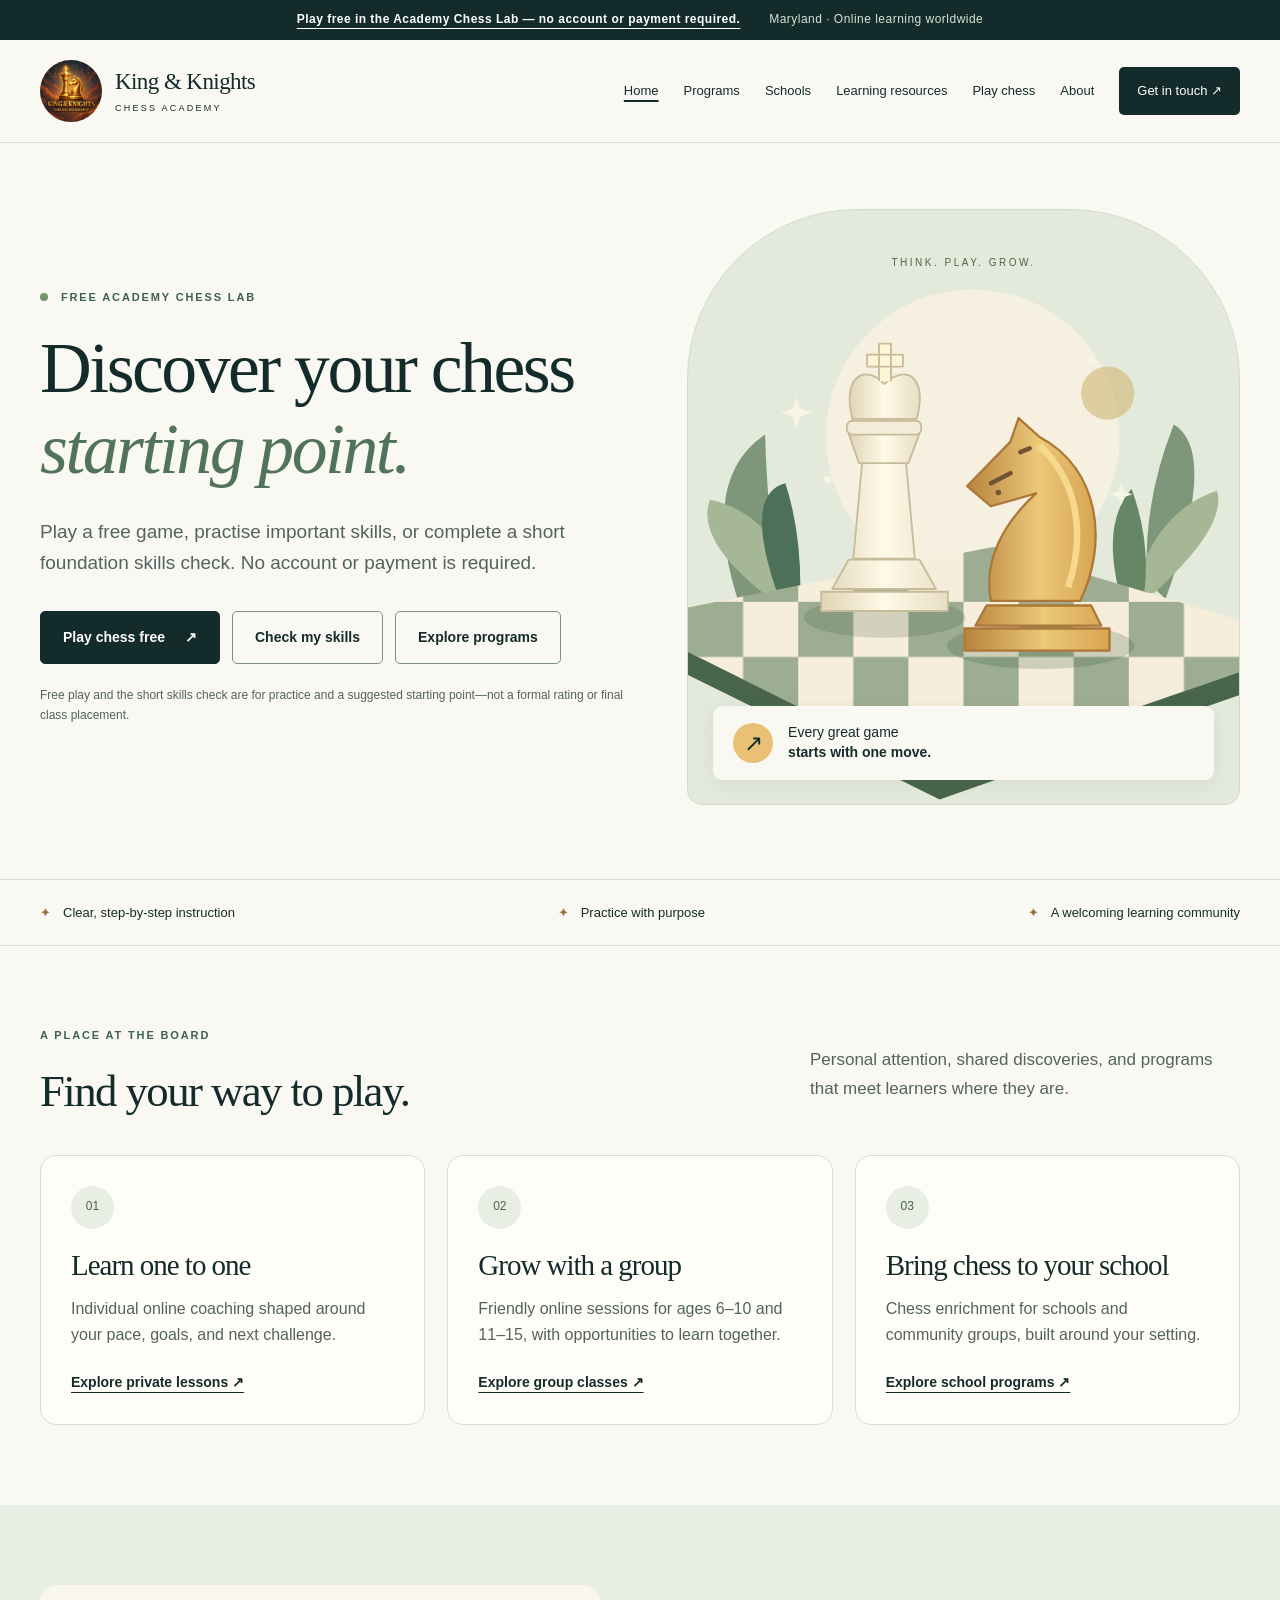
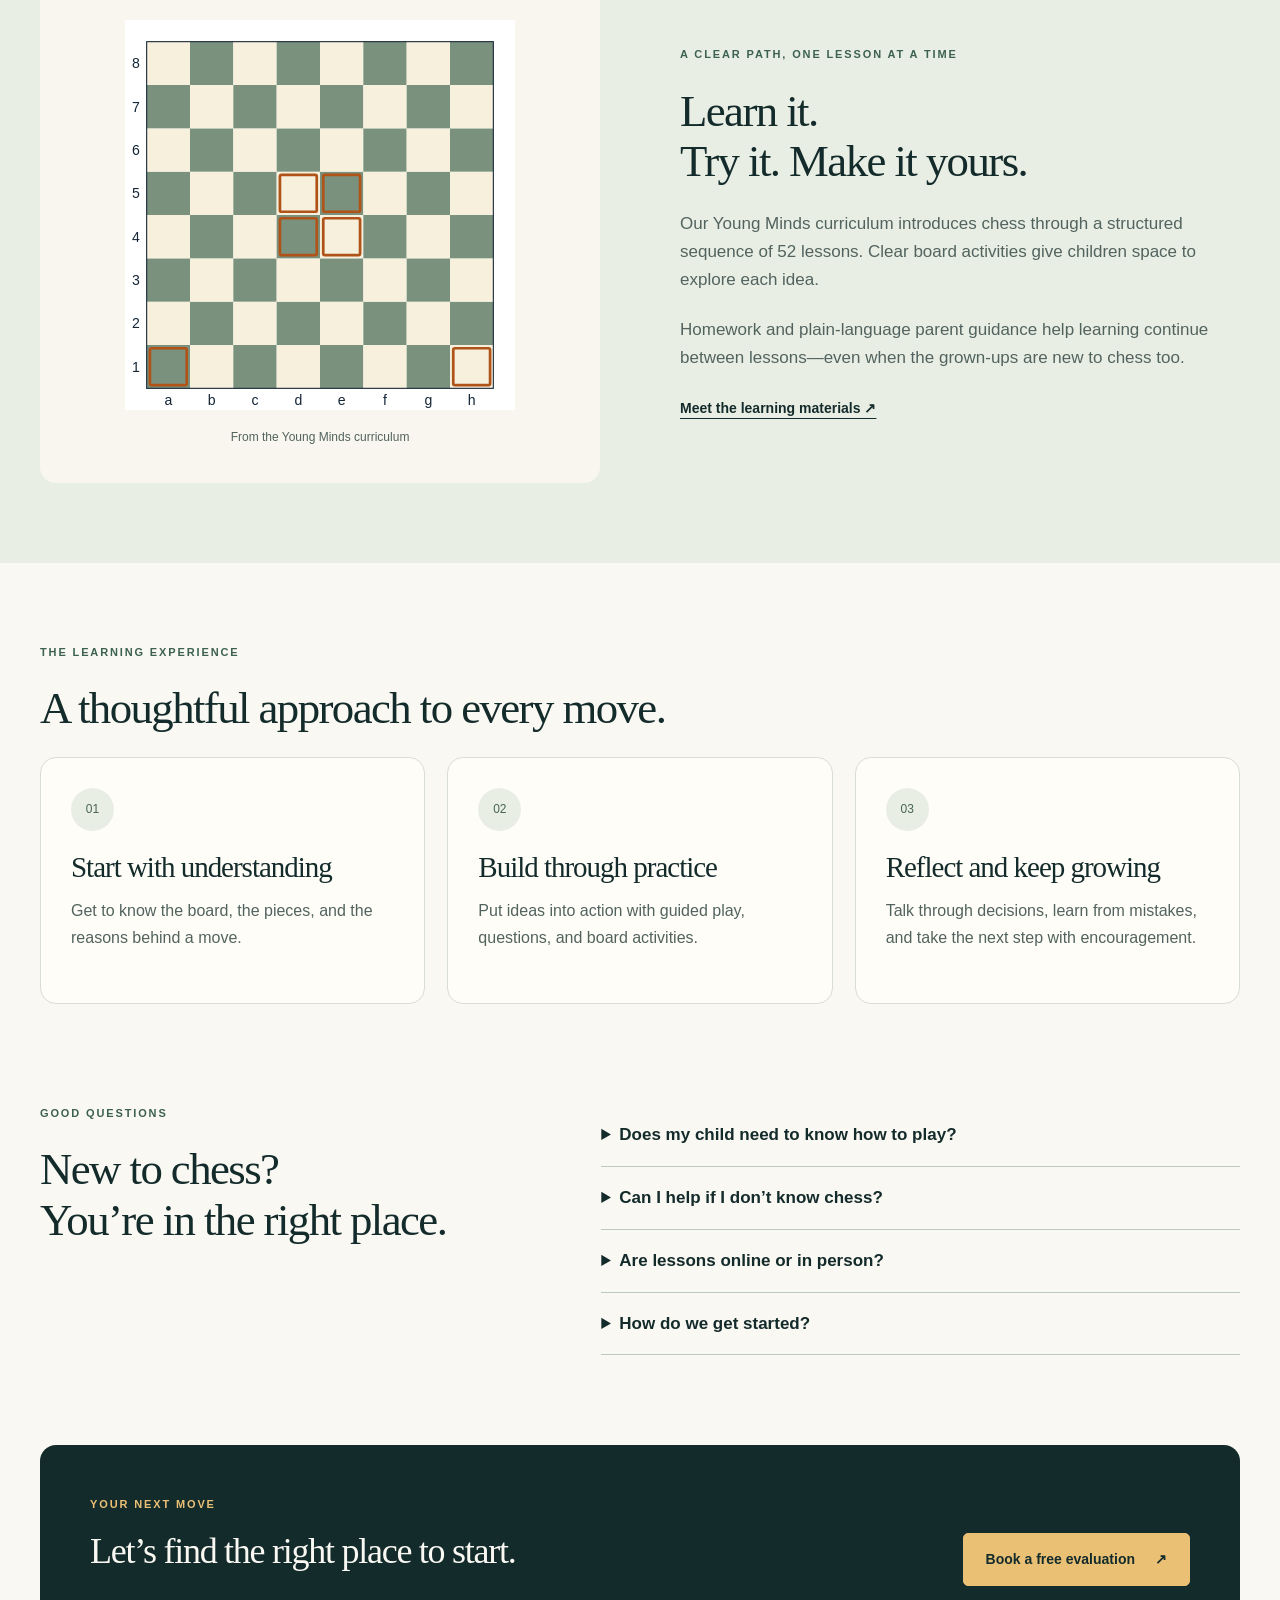
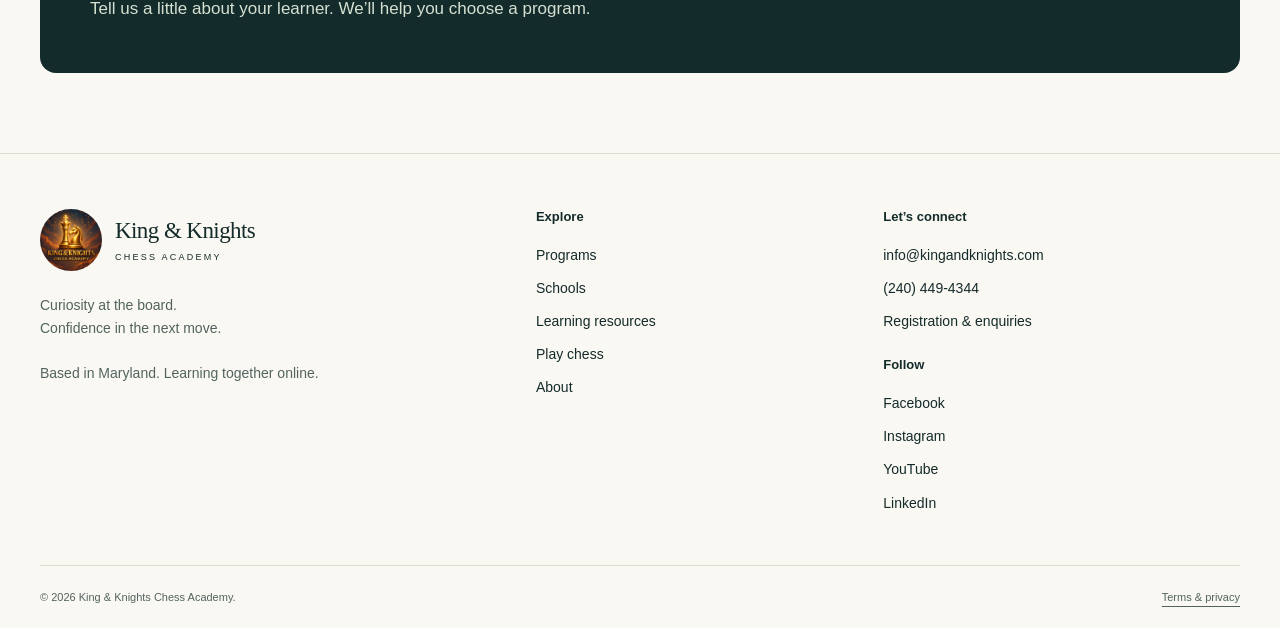
==== commit 6dfd8513: "Promote the free Chess Lab on the public site" ====
--- a/index.html
+++ b/index.html
@@ -1,4 +1,4 @@
 <!doctype html>
 <html lang="en"><head><meta charset="utf-8"><meta name="viewport" content="width=device-width,initial-scale=1"><title>Chess lessons for curious minds | King &amp; Knights Chess Academy</title><meta name="description" content="Welcoming chess lessons for children and adults. Explore private coaching, online groups, school programs, and the Young Minds curriculum."><link rel="canonical" href="https://kingandknights.com/"><meta name="theme-color" content="#142b2b"><meta property="og:type" content="website"><meta property="og:title" content="Chess lessons for curious minds | King &amp; Knights Chess Academy"><meta property="og:description" content="Welcoming chess lessons for children and adults. Explore private coaching, online groups, school programs, and the Young Minds curriculum."><meta property="og:url" content="https://kingandknights.com/"><meta property="og:image" content="https://kingandknights.com/assets/academy-logo.jpg"><meta name="twitter:card" content="summary"><link rel="icon" href="assets/favicon.svg" type="image/svg+xml"><link rel="stylesheet" href="style.css"><script src="script.js" defer></script><script type="application/ld+json">{"@context": "https://schema.org", "@type": "EducationalOrganization", "name": "King & Knights Chess Academy", "url": "https://kingandknights.com/", "logo": "https://kingandknights.com/assets/academy-logo.jpg", "email": "info@kingandknights.com", "telephone": "+1-240-449-4344"}</script></head>
-<body><a class="skip" href="#main">Skip to content</a><div class="announcement">A thoughtful move for every learner. <span>Maryland · Online learning worldwide</span></div><header class="site-header"><div class="wrap header-inner"><a class="brand" href="index.html" aria-label="King and Knights Chess Academy home"><img src="assets/academy-logo.jpg" width="62" height="62" alt=""><span>King &amp; Knights<small>CHESS ACADEMY</small></span></a><button class="menu-toggle" aria-controls="navigation" aria-expanded="false" type="button">Menu <span aria-hidden="true">☰</span></button><nav id="navigation" aria-label="Main navigation"><a href="index.html" aria-current="page">Home</a><a href="services.html">Programs</a><a href="schools.html">Schools</a><a href="resources.html">Learning resources</a><a href="about.html">About</a><a class="nav-contact" href="contact.html" >Get in touch <span aria-hidden="true">↗</span></a></nav></div></header>
-<main id="main"><section class="wrap hero"><div class="hero-copy"><p class="eyebrow"><span class="dot"></span> More than a game. A way to grow.</p><h1>Small moves.<br><em>Big possibilities.</em></h1><p class="lead">A welcoming place to learn chess, think carefully, and enjoy the challenge—one move at a time.</p><div class="actions"><a class="button" href="services.html">Find your program <span aria-hidden="true">↗</span></a><a class="button secondary" href="contact.html">Free evaluation</a></div><p class="hero-note">For young beginners, growing players, and lifelong learners.</p></div><div class="hero-art"><div class="art-label">THINK. PLAY. GROW.</div><img src="assets/chess-garden.svg" width="600" height="580" alt="Illustration of a gold knight and ivory king on a chessboard, surrounded by leaves"><div class="art-caption"><span class="mini-symbol" aria-hidden="true">↗</span><span>Every great game<br><strong>starts with one move.</strong></span></div></div></section><div class="principles"><div class="wrap"><span>Clear, step-by-step instruction</span><span>Practice with purpose</span><span>A welcoming learning community</span></div></div><section class="wrap section"><div class="section-heading"><div><p class="eyebrow">A place at the board</p><h2>Find your way to play.</h2></div><p>Personal attention, shared discoveries, and programs that meet learners where they are.</p></div><div class="grid three"><article class="card"><span class="number">01</span><h3>Learn one to one</h3><p>Individual online coaching shaped around your pace, goals, and next challenge.</p><a class="text-link" href="services.html#private">Explore private lessons ↗</a></article><article class="card"><span class="number">02</span><h3>Grow with a group</h3><p>Friendly online sessions for ages 6–10 and 11–15, with opportunities to learn together.</p><a class="text-link" href="services.html#groups">Explore group classes ↗</a></article><article class="card"><span class="number">03</span><h3>Bring chess to your school</h3><p>Chess enrichment for schools and community groups, built around your setting.</p><a class="text-link" href="schools.html">Explore school programs ↗</a></article></div></section><section class="tinted"><div class="wrap split section"><div class="feature-board"><img src="assets/meet-the-board.svg" width="440" height="440" loading="lazy" alt="An empty chessboard with files a to h and ranks 1 to 8"><span>From the Young Minds curriculum</span></div><div><p class="eyebrow">A clear path, one lesson at a time</p><h2>Learn it.<br>Try it. Make it yours.</h2><p>Our Young Minds curriculum introduces chess through a structured sequence of 52 lessons. Clear board activities give children space to explore each idea.</p><p>Homework and plain-language parent guidance help learning continue between lessons—even when the grown-ups are new to chess too.</p><a class="text-link" href="resources.html">Meet the learning materials ↗</a></div></div></section><section class="wrap section"><p class="eyebrow">The learning experience</p><h2>A thoughtful approach to every move.</h2><div class="grid three"><article class="card"><span class="number">01</span><h3>Start with understanding</h3><p>Get to know the board, the pieces, and the reasons behind a move.</p></article><article class="card"><span class="number">02</span><h3>Build through practice</h3><p>Put ideas into action with guided play, questions, and board activities.</p></article><article class="card"><span class="number">03</span><h3>Reflect and keep growing</h3><p>Talk through decisions, learn from mistakes, and take the next step with encouragement.</p></article></div></section><section class="wrap section faq-section"><div><p class="eyebrow">Good questions</p><h2>New to chess?<br>You’re in the right place.</h2></div><div class="faq"><details><summary>Does my child need to know how to play?</summary><p>No. Beginners can start with the board and pieces. A complimentary evaluation helps us recommend a suitable starting point.</p></details><details><summary>Can I help if I don’t know chess?</summary><p>Yes. The Young Minds parent guide explains the ideas in plain language. Parents can read questions aloud and encourage children to explain their thinking.</p></details><details><summary>Are lessons online or in person?</summary><p>Private and group coaching are available online. Contact us about in-person school and community programs and local availability.</p></details><details><summary>How do we get started?</summary><p>Send an enquiry through our contact page. We’ll discuss your learner’s experience, goals, and available class options before you choose a program.</p></details></div></section><section class="wrap"><div class="cta"><div><p class="eyebrow">Your next move</p><h2>Let’s find the right place to start.</h2><p>Tell us a little about your learner. We’ll help you choose a program.</p></div><a class="button" href="contact.html">Book a free evaluation <span aria-hidden="true">↗</span></a></div></section></main><footer><div class="wrap footer-grid"><div><a class="brand footer-brand" href="index.html"><img src="assets/academy-logo.jpg" width="62" height="62" alt="King and Knights Chess Academy logo"><span>King &amp; Knights<small>CHESS ACADEMY</small></span></a><p>Curiosity at the board.<br>Confidence in the next move.</p><p class="muted">Based in Maryland. Learning together online.</p></div><div><h2>Explore</h2><a href="services.html">Programs</a><a href="schools.html">Schools</a><a href="resources.html">Learning resources</a><a href="about.html">About</a></div><div><h2>Let’s connect</h2><a href="mailto:info@kingandknights.com">info@kingandknights.com</a><a href="tel:+12404494344">(240) 449-4344</a><a href="contact.html">Registration &amp; enquiries</a><h2 class="footer-follow">Follow</h2><a href="https://www.facebook.com/profile.php?id=61564719689266" target="_blank" rel="noopener noreferrer">Facebook</a><a href="https://www.instagram.com/kingandknightsca/" target="_blank" rel="noopener noreferrer">Instagram</a><a href="https://www.youtube.com/@KingAndKnightsCA" target="_blank" rel="noopener noreferrer">YouTube</a><a href="https://www.linkedin.com/company/king-and-knights-chess-academy/" target="_blank" rel="noopener noreferrer">LinkedIn</a></div></div><div class="wrap footer-bottom"><span>© <span data-year>2026</span> King &amp; Knights Chess Academy.</span><a href="terms.html">Terms &amp; privacy</a></div></footer></body></html>
+<body><a class="skip" href="#main">Skip to content</a><div class="announcement"><a href="chess-lab/">Play free in the Academy Chess Lab — no account or payment required.</a> <span>Maryland · Online learning worldwide</span></div><header class="site-header"><div class="wrap header-inner"><a class="brand" href="index.html" aria-label="King and Knights Chess Academy home"><img src="assets/academy-logo.jpg" width="62" height="62" alt=""><span>King &amp; Knights<small>CHESS ACADEMY</small></span></a><button class="menu-toggle" aria-controls="navigation" aria-expanded="false" type="button">Menu <span aria-hidden="true">☰</span></button><nav id="navigation" aria-label="Main navigation"><a href="index.html" aria-current="page">Home</a><a href="services.html">Programs</a><a href="schools.html">Schools</a><a href="resources.html">Learning resources</a><a href="chess-lab/">Play chess</a><a href="about.html">About</a><a class="nav-contact" href="contact.html" >Get in touch <span aria-hidden="true">↗</span></a></nav></div></header>
+<main id="main"><section class="wrap hero"><div class="hero-copy"><p class="eyebrow"><span class="dot"></span> Free Academy Chess Lab</p><h1>Discover your chess <em>starting point.</em></h1><p class="lead">Play a free game, practise important skills, or complete a short foundation skills check. No account or payment is required.</p><div class="actions"><a class="button" href="chess-lab/">Play chess free <span aria-hidden="true">↗</span></a><a class="button secondary" href="chess-lab/?mode=assess">Check my skills</a><a class="button secondary" href="services.html">Explore programs</a></div><p class="hero-note">Free play and the short skills check are for practice and a suggested starting point—not a formal rating or final class placement.</p></div><div class="hero-art"><div class="art-label">THINK. PLAY. GROW.</div><img src="assets/chess-garden.svg" width="600" height="580" alt="Illustration of a gold knight and ivory king on a chessboard, surrounded by leaves"><div class="art-caption"><span class="mini-symbol" aria-hidden="true">↗</span><span>Every great game<br><strong>starts with one move.</strong></span></div></div></section><div class="principles"><div class="wrap"><span>Clear, step-by-step instruction</span><span>Practice with purpose</span><span>A welcoming learning community</span></div></div><section class="wrap section"><div class="section-heading"><div><p class="eyebrow">A place at the board</p><h2>Find your way to play.</h2></div><p>Personal attention, shared discoveries, and programs that meet learners where they are.</p></div><div class="grid three"><article class="card"><span class="number">01</span><h3>Learn one to one</h3><p>Individual online coaching shaped around your pace, goals, and next challenge.</p><a class="text-link" href="services.html#private">Explore private lessons ↗</a></article><article class="card"><span class="number">02</span><h3>Grow with a group</h3><p>Friendly online sessions for ages 6–10 and 11–15, with opportunities to learn together.</p><a class="text-link" href="services.html#groups">Explore group classes ↗</a></article><article class="card"><span class="number">03</span><h3>Bring chess to your school</h3><p>Chess enrichment for schools and community groups, built around your setting.</p><a class="text-link" href="schools.html">Explore school programs ↗</a></article></div></section><section class="tinted"><div class="wrap split section"><div class="feature-board"><img src="assets/meet-the-board.svg" width="440" height="440" loading="lazy" alt="An empty chessboard with files a to h and ranks 1 to 8"><span>From the Young Minds curriculum</span></div><div><p class="eyebrow">A clear path, one lesson at a time</p><h2>Learn it.<br>Try it. Make it yours.</h2><p>Our Young Minds curriculum introduces chess through a structured sequence of 52 lessons. Clear board activities give children space to explore each idea.</p><p>Homework and plain-language parent guidance help learning continue between lessons—even when the grown-ups are new to chess too.</p><a class="text-link" href="resources.html">Meet the learning materials ↗</a></div></div></section><section class="wrap section"><p class="eyebrow">The learning experience</p><h2>A thoughtful approach to every move.</h2><div class="grid three"><article class="card"><span class="number">01</span><h3>Start with understanding</h3><p>Get to know the board, the pieces, and the reasons behind a move.</p></article><article class="card"><span class="number">02</span><h3>Build through practice</h3><p>Put ideas into action with guided play, questions, and board activities.</p></article><article class="card"><span class="number">03</span><h3>Reflect and keep growing</h3><p>Talk through decisions, learn from mistakes, and take the next step with encouragement.</p></article></div></section><section class="wrap section faq-section"><div><p class="eyebrow">Good questions</p><h2>New to chess?<br>You’re in the right place.</h2></div><div class="faq"><details><summary>Does my child need to know how to play?</summary><p>No. Beginners can start with the board and pieces. A complimentary evaluation helps us recommend a suitable starting point.</p></details><details><summary>Can I help if I don’t know chess?</summary><p>Yes. The Young Minds parent guide explains the ideas in plain language. Parents can read questions aloud and encourage children to explain their thinking.</p></details><details><summary>Are lessons online or in person?</summary><p>Private and group coaching are available online. Contact us about in-person school and community programs and local availability.</p></details><details><summary>How do we get started?</summary><p>Send an enquiry through our contact page. We’ll discuss your learner’s experience, goals, and available class options before you choose a program.</p></details></div></section><section class="wrap"><div class="cta"><div><p class="eyebrow">Your next move</p><h2>Let’s find the right place to start.</h2><p>Tell us a little about your learner. We’ll help you choose a program.</p></div><a class="button" href="contact.html">Book a free evaluation <span aria-hidden="true">↗</span></a></div></section></main><footer><div class="wrap footer-grid"><div><a class="brand footer-brand" href="index.html"><img src="assets/academy-logo.jpg" width="62" height="62" alt="King and Knights Chess Academy logo"><span>King &amp; Knights<small>CHESS ACADEMY</small></span></a><p>Curiosity at the board.<br>Confidence in the next move.</p><p class="muted">Based in Maryland. Learning together online.</p></div><div><h2>Explore</h2><a href="services.html">Programs</a><a href="schools.html">Schools</a><a href="resources.html">Learning resources</a><a href="chess-lab/">Play chess</a><a href="about.html">About</a></div><div><h2>Let’s connect</h2><a href="mailto:info@kingandknights.com">info@kingandknights.com</a><a href="tel:+12404494344">(240) 449-4344</a><a href="contact.html">Registration &amp; enquiries</a><h2 class="footer-follow">Follow</h2><a href="https://www.facebook.com/profile.php?id=61564719689266" target="_blank" rel="noopener noreferrer">Facebook</a><a href="https://www.instagram.com/kingandknightsca/" target="_blank" rel="noopener noreferrer">Instagram</a><a href="https://www.youtube.com/@KingAndKnightsCA" target="_blank" rel="noopener noreferrer">YouTube</a><a href="https://www.linkedin.com/company/king-and-knights-chess-academy/" target="_blank" rel="noopener noreferrer">LinkedIn</a></div></div><div class="wrap footer-bottom"><span>© <span data-year>2026</span> King &amp; Knights Chess Academy.</span><a href="terms.html">Terms &amp; privacy</a></div></footer></body></html>
--- a/style.css
+++ b/style.css
@@ -1,9 +1,9 @@
-:root{--ink:#142b2b;--muted:#52635f;--cream:#faf8f2;--gold:#eac075;--line:#d8ded4;--sage:#e9eee4;--white:#fff;--radius:16px}*{box-sizing:border-box}html{scroll-behavior:smooth;scroll-padding-top:120px}body{margin:0;background:var(--cream);color:var(--ink);font:17px/1.65 Arial,Helvetica,sans-serif}img{max-width:100%;height:auto;display:block}a{color:inherit;text-underline-offset:5px}button{font:inherit}a,button,summary{-webkit-tap-highlight-color:transparent}a:focus-visible,button:focus-visible,summary:focus-visible{outline:3px solid #ae5918;outline-offset:5px}h1,h2,h3,p{margin-top:0}h1,h2,h3{font-family:Georgia,'Times New Roman',serif;font-weight:400;line-height:1.12;letter-spacing:-.035em}h1{font-size:clamp(48px,5.6vw,80px);margin-bottom:27px}h2{font-size:clamp(34px,3.5vw,49px);margin-bottom:24px}h3{font-size:29px;margin:20px 0 15px}em{font-weight:400;color:#50735a}p{margin-bottom:22px;color:var(--muted)}strong{color:var(--ink)}.wrap{width:min(1200px,calc(100% - 80px));margin-inline:auto}.announcement{background:var(--ink);color:#fff;text-align:center;font-size:12px;letter-spacing:.04em;padding:10px 20px}.announcement span{margin-left:25px;color:#d9e4d7}.site-header{background:rgba(250,248,242,.98);border-bottom:1px solid var(--line);position:sticky;top:0;z-index:10}.header-inner{display:flex;align-items:center;justify-content:space-between;gap:25px;min-height:102px}.brand{display:flex;align-items:center;gap:13px;text-decoration:none;flex-shrink:0}.brand img{width:62px;height:62px;border-radius:50%;object-fit:cover}.brand span{font:23px Georgia,serif;letter-spacing:-.025em}.brand small{display:block;font:9px Arial,sans-serif;letter-spacing:.25em;margin-top:8px}nav{display:flex;align-items:center;gap:25px}nav a{font-size:13px;text-decoration:none;padding:10px 0;white-space:nowrap}nav a:hover,nav a[aria-current]{text-decoration:underline;text-decoration-thickness:2px}.nav-contact{background:var(--ink);color:white;padding:13px 18px;border-radius:5px}.menu-toggle{display:none}.skip{position:fixed;left:20px;top:-100px;z-index:100;padding:12px;background:white}.skip:focus{top:10px}.hero{display:grid;grid-template-columns:1.08fr 1fr;gap:50px;align-items:center;padding-block:66px 74px}.eyebrow{font-size:11px;text-transform:uppercase;letter-spacing:.17em;font-weight:700;color:#3c6151;margin-bottom:22px}.dot{display:inline-block;width:8px;height:8px;background:#73956a;border-radius:50%;margin-right:8px}.lead{font-size:19px;line-height:1.65;max-width:620px}.actions{display:flex;gap:12px;flex-wrap:wrap;margin-top:32px}.button{background:var(--ink);color:white;text-decoration:none;padding:14px 22px;display:inline-flex;align-items:center;justify-content:center;gap:20px;font-size:14px;font-weight:600;border:1px solid var(--ink);border-radius:5px;min-height:49px;transition:background .15s}.button:hover{background:#315448;color:white}.button.secondary{background:transparent;color:var(--ink);border-color:#7d9083}.button.secondary:hover{background:var(--sage)}.hero-note{font-size:12px;margin:22px 0 0}.hero-art{position:relative;background:#e4eadb;border-radius:170px 170px 15px 15px;padding-top:45px;overflow:hidden;border:1px solid #d2dcca}.hero-art>img{width:100%}.art-label{text-align:center;font-size:10px;letter-spacing:.25em;color:#506345}.art-caption{position:absolute;bottom:24px;left:25px;right:25px;background:#faf8f2;box-shadow:0 4px 20px #142b2b10;border-radius:9px;padding:17px 20px;display:flex;align-items:center;gap:15px;font-size:14px;line-height:1.4}.mini-symbol{background:var(--gold);border-radius:50%;width:40px;height:40px;display:grid;place-items:center;font-size:23px}.principles{border-block:1px solid var(--line);padding:22px 0}.principles .wrap{display:flex;justify-content:space-between;gap:20px;font-size:13px}.principles span:before{content:'✦';color:#967035;margin-right:12px}.section{padding-block:80px}.section-heading{display:flex;justify-content:space-between;gap:50px;align-items:flex-end;margin-bottom:30px}.section-heading p:last-child{max-width:430px}.section-heading h2{margin-bottom:8px}.grid{display:grid;gap:22px}.three{grid-template-columns:repeat(3,1fr)}.card{border:1px solid var(--line);background:#fffdf7;border-radius:var(--radius);padding:30px;display:flex;flex-direction:column;align-items:flex-start}.card p{font-size:16px}.card .text-link{margin-top:auto}.number{background:var(--sage);border-radius:50%;width:43px;height:43px;display:grid;place-items:center;font-size:12px;color:#486452}.text-link{font-size:14px;font-weight:bold;text-decoration-thickness:1px;display:inline-block}.tinted{background:var(--sage)}.split{display:grid;grid-template-columns:1fr 1fr;align-items:center;gap:80px}.feature-board{background:#f8f6ee;border-radius:var(--radius);padding:35px;text-align:center}.feature-board img{width:100%;max-width:390px;margin:auto}.feature-board span{display:block;font-size:12px;margin-top:18px;color:var(--muted)}.faq-section{display:grid;grid-template-columns:1fr 1.3fr;gap:70px;padding-top:20px}.faq details{border-bottom:1px solid #bccabd;padding:19px 0}.faq summary{cursor:pointer;font-size:17px;font-weight:600;line-height:1.4;padding-right:12px}.faq details p{font-size:15px;margin:17px 0 0}.cta{display:flex;align-items:center;justify-content:space-between;gap:45px;background:var(--ink);color:var(--cream);border-radius:var(--radius);padding:50px;margin:10px 0 80px}.cta h2{font-size:36px;max-width:550px}.cta p{color:#d6e0d1;margin-bottom:0}.cta .eyebrow{color:var(--gold);margin-bottom:17px}.cta .button{flex-shrink:0;background:var(--gold);color:var(--ink);border-color:var(--gold)}footer{border-top:1px solid var(--line);padding-top:55px}.footer-grid{display:grid;grid-template-columns:1.5fr 1fr 1.2fr;gap:50px;padding-bottom:40px}.footer-grid h2{font:600 13px Arial,sans-serif;letter-spacing:0;margin-bottom:20px}.footer-grid .footer-follow{margin-top:24px}.footer-grid>div>a:not(.brand){display:block;margin-bottom:10px;font-size:14px;text-decoration:none;overflow-wrap:anywhere}.footer-grid>div>a:hover{text-decoration:underline}.footer-brand{margin-bottom:23px}.footer-grid p{font-size:14px}.muted{color:var(--muted)}.footer-bottom{display:flex;justify-content:space-between;gap:20px;padding-block:22px;border-top:1px solid var(--line);font-size:11px;color:var(--muted)}.page-intro{padding-top:70px;padding-bottom:35px}.page-intro .lead{max-width:710px}.notice{padding:20px 25px;background:var(--sage);border-radius:8px;font-size:14px}.pricing{display:grid;grid-template-columns:repeat(3,1fr);gap:22px}.pricing>div{border:1px solid #cdd7c8;background:var(--cream);border-radius:12px;padding:30px}.pricing span{display:block;font-size:15px}.pricing strong{display:block;font:46px Georgia,serif;margin:15px 0 25px}.pricing .button{display:flex;font-size:12px;padding-inline:10px;gap:8px}.small{font-size:13px;margin-top:27px;max-width:900px}.statement{padding:50px;background:var(--ink);border-radius:130px 15px 15px;color:var(--cream);text-align:center}.statement>span{font:150px Georgia,serif;color:var(--gold);line-height:1.25}.statement p{color:#dbe3d3}.stats{display:flex;gap:45px;margin-block:28px}.stats strong{display:block;font:42px Georgia,serif}.stats span{font-size:12px}.team{display:grid;grid-template-columns:1fr 1fr;gap:30px}.team article{display:grid;grid-template-columns:180px 1fr;gap:25px;background:var(--cream);padding:24px;border-radius:14px}.team img{width:180px;height:230px;object-fit:cover;border-radius:90px 90px 7px 7px;object-position:50% 25%}.team img.olawale{object-position:50% 50%}.team .eyebrow{font-size:9px;margin:5px 0 15px}.team h3{font-size:28px;margin:0 0 15px}.team p{font-size:14px;margin-bottom:0}.contact-grid{display:grid;grid-template-columns:1fr 1.7fr;gap:65px;padding-top:30px}.contact-grid h2{font-size:33px}.contact-item{border-top:1px solid var(--line);padding-top:20px;margin-top:24px}.contact-item>span{display:block;font-size:11px;font-weight:bold;text-transform:uppercase;letter-spacing:.1em;color:var(--muted);margin-bottom:9px}.contact-item a{overflow-wrap:anywhere}.form-panel{background:white;border:1px solid var(--line);border-radius:12px;padding:30px}.form-panel iframe{width:100%;border:0;margin-top:20px;display:block;background:#fafafa}.legal{max-width:850px;padding-bottom:80px}.legal section{border-top:1px solid var(--line);padding-top:25px;margin-top:30px}.legal h2{font-size:25px;letter-spacing:-.015em}.legal p{font-size:16px;line-height:1.8}
-@media(min-width:1500px){.hero{padding-block:80px}}
-@media(max-width:1100px){.wrap{width:calc(100% - 48px)}nav{gap:16px}.brand span{font-size:20px}.brand img{width:52px;height:52px}.hero{gap:30px}.team article{grid-template-columns:1fr}.team img{width:100%;height:300px;border-radius:10px}.split{gap:45px}.pricing>div{padding:24px}}
-@media(max-width:900px){.header-inner{flex-wrap:wrap;padding-block:15px;min-height:85px}.menu-toggle{display:none;background:transparent;border:1px solid #879687;border-radius:5px;padding:8px 14px;font-size:14px}.js .menu-toggle{display:block}nav{width:100%;flex-wrap:wrap;justify-content:center;padding-top:12px}.js nav{display:none}.js nav.open{display:flex}.hero{gap:25px}h1{font-size:54px}.hero-art{border-radius:110px 110px 12px 12px}.hero-art>img{min-height:420px;object-fit:contain}.art-caption{left:15px;right:15px;padding:12px}.principles .wrap{font-size:12px}.three{gap:15px}.card{padding:23px}.card h3{font-size:25px}.split{gap:35px}.cta{padding:35px}.cta h2{font-size:31px}.footer-grid{gap:25px}.contact-grid{gap:30px}.pricing .button{font-size:11px}}
-@media(max-width:650px){.wrap{width:calc(100% - 36px)}.announcement{font-size:10px;padding:8px 10px}.announcement span{display:none}.brand span{font-size:20px}.brand small{font-size:8px}.brand img{width:47px;height:47px}.header-inner{gap:15px}nav{flex-direction:column;align-items:stretch;gap:0}nav a{text-align:center;padding:13px}.hero{grid-template-columns:1fr;padding-block:42px;gap:33px}h1{font-size:52px;letter-spacing:-.045em}.eyebrow{font-size:10px;line-height:1.7;margin-bottom:18px}.lead{font-size:17px}.actions{gap:9px;margin-top:25px}.button{font-size:13px;padding:13px 16px}.hero-note{font-size:11px}.hero-art{max-width:430px;margin:auto;width:100%;padding-top:27px}.hero-art>img{min-height:0}.art-caption{bottom:17px}.principles .wrap{flex-direction:column;gap:8px;font-size:12px}.principles{padding:18px 0}.section{padding-block:48px}.section-heading{display:block;margin-bottom:25px}.section-heading p:last-child{margin-top:20px}.three,.split,.pricing,.team,.contact-grid,.faq-section{grid-template-columns:1fr}.card{padding:27px}.card h3{font-size:29px}.split{gap:30px}.feature-board{padding:23px}.faq-section{gap:7px;padding-top:5px}.cta{display:block;padding:30px;margin-bottom:48px}.cta .button{margin-top:24px}.cta h2{font-size:32px}.footer-grid{grid-template-columns:1fr 1fr;gap:30px}.footer-grid>div:first-child{grid-column:1/-1}.footer-grid>div>a:not(.brand){font-size:12px}.footer-bottom{flex-direction:column;gap:8px}.page-intro{padding-top:44px;padding-bottom:22px}.notice{padding:20px}.pricing>div{padding:25px}.pricing strong{font-size:42px}.pricing .button{font-size:13px}.pricing span{display:inline-block}.team article{padding:25px}.team img{height:340px;object-position:center 30%}.form-panel{padding:20px 12px}.form-panel h2,.form-panel>p,.form-panel>.text-link{margin-left:8px;margin-right:8px}.contact-grid{padding-top:20px;gap:35px}.statement{padding:35px}.legal h2{font-size:24px}.legal p{font-size:16px}}
-@media(prefers-reduced-motion:reduce){html{scroll-behavior:auto}*{transition:none!important}}
-.enquiry-steps{margin:30px 0;padding:24px;background:var(--sage);border-radius:9px}.enquiry-steps p{font-size:15px}.enquiry-steps p:last-child{margin-bottom:0}.form-panel hr{border:0;border-top:1px solid var(--line);margin-block:30px}
-.more-book{display:grid;grid-template-columns:1fr 1fr;gap:80px;border-top:1px solid #c9d6c7;padding-block:50px 64px}.more-book h2{font-size:clamp(28px,2.7vw,40px);margin-bottom:12px}.more-book .small{font-size:15px;margin-top:0}.more-book .actions{margin-top:24px}@media(max-width:650px){.more-book{grid-template-columns:1fr;gap:8px;padding-block:42px 50px}}
-@media print{.announcement,.site-header,footer,.cta,.menu-toggle,.skip{display:none!important}.wrap{width:100%}body{background:white;color:black;font-size:12pt}.section{padding-block:20px}.hero,.split,.three,.team{display:block}.hero-art{max-width:300px}.card{break-inside:avoid;margin:15px 0}a{color:black}.form-panel iframe{display:none}}
+:root{--ink:#142b2b;--muted:#52635f;--cream:#faf8f2;--gold:#eac075;--line:#d8ded4;--sage:#e9eee4;--white:#fff;--radius:16px}*{box-sizing:border-box}html{scroll-behavior:smooth;scroll-padding-top:120px}body{margin:0;background:var(--cream);color:var(--ink);font:17px/1.65 Arial,Helvetica,sans-serif}img{max-width:100%;height:auto;display:block}a{color:inherit;text-underline-offset:5px}button{font:inherit}a,button,summary{-webkit-tap-highlight-color:transparent}a:focus-visible,button:focus-visible,summary:focus-visible{outline:3px solid #ae5918;outline-offset:5px}h1,h2,h3,p{margin-top:0}h1,h2,h3{font-family:Georgia,'Times New Roman',serif;font-weight:400;line-height:1.12;letter-spacing:-.035em}h1{font-size:clamp(48px,5.6vw,80px);margin-bottom:27px}h2{font-size:clamp(34px,3.5vw,49px);margin-bottom:24px}h3{font-size:29px;margin:20px 0 15px}em{font-weight:400;color:#50735a}p{margin-bottom:22px;color:var(--muted)}strong{color:var(--ink)}.wrap{width:min(1200px,calc(100% - 80px));margin-inline:auto}.announcement{background:var(--ink);color:#fff;text-align:center;font-size:12px;letter-spacing:.04em;padding:10px 20px}.announcement a{color:inherit;font-weight:700}.announcement span{margin-left:25px;color:#d9e4d7}.site-header{background:rgba(250,248,242,.98);border-bottom:1px solid var(--line);position:sticky;top:0;z-index:10}.header-inner{display:flex;align-items:center;justify-content:space-between;gap:25px;min-height:102px}.brand{display:flex;align-items:center;gap:13px;text-decoration:none;flex-shrink:0}.brand img{width:62px;height:62px;border-radius:50%;object-fit:cover}.brand span{font:23px Georgia,serif;letter-spacing:-.025em}.brand small{display:block;font:9px Arial,sans-serif;letter-spacing:.25em;margin-top:8px}nav{display:flex;align-items:center;gap:25px}nav a{font-size:13px;text-decoration:none;padding:10px 0;white-space:nowrap}nav a:hover,nav a[aria-current]{text-decoration:underline;text-decoration-thickness:2px}.nav-contact{background:var(--ink);color:white;padding:13px 18px;border-radius:5px}.menu-toggle{display:none}.skip{position:fixed;left:20px;top:-100px;z-index:100;padding:12px;background:white}.skip:focus{top:10px}.hero{display:grid;grid-template-columns:1.08fr 1fr;gap:50px;align-items:center;padding-block:66px 74px}.eyebrow{font-size:11px;text-transform:uppercase;letter-spacing:.17em;font-weight:700;color:#3c6151;margin-bottom:22px}.dot{display:inline-block;width:8px;height:8px;background:#73956a;border-radius:50%;margin-right:8px}.lead{font-size:19px;line-height:1.65;max-width:620px}.actions{display:flex;gap:12px;flex-wrap:wrap;margin-top:32px}.button{background:var(--ink);color:white;text-decoration:none;padding:14px 22px;display:inline-flex;align-items:center;justify-content:center;gap:20px;font-size:14px;font-weight:600;border:1px solid var(--ink);border-radius:5px;min-height:49px;transition:background .15s}.button:hover{background:#315448;color:white}.button.secondary{background:transparent;color:var(--ink);border-color:#7d9083}.button.secondary:hover{background:var(--sage)}.hero-note{font-size:12px;margin:22px 0 0}.hero-art{position:relative;background:#e4eadb;border-radius:170px 170px 15px 15px;padding-top:45px;overflow:hidden;border:1px solid #d2dcca}.hero-art>img{width:100%}.art-label{text-align:center;font-size:10px;letter-spacing:.25em;color:#506345}.art-caption{position:absolute;bottom:24px;left:25px;right:25px;background:#faf8f2;box-shadow:0 4px 20px #142b2b10;border-radius:9px;padding:17px 20px;display:flex;align-items:center;gap:15px;font-size:14px;line-height:1.4}.mini-symbol{background:var(--gold);border-radius:50%;width:40px;height:40px;display:grid;place-items:center;font-size:23px}.principles{border-block:1px solid var(--line);padding:22px 0}.principles .wrap{display:flex;justify-content:space-between;gap:20px;font-size:13px}.principles span:before{content:'✦';color:#967035;margin-right:12px}.section{padding-block:80px}.section-heading{display:flex;justify-content:space-between;gap:50px;align-items:flex-end;margin-bottom:30px}.section-heading p:last-child{max-width:430px}.section-heading h2{margin-bottom:8px}.grid{display:grid;gap:22px}.three{grid-template-columns:repeat(3,1fr)}.card{border:1px solid var(--line);background:#fffdf7;border-radius:var(--radius);padding:30px;display:flex;flex-direction:column;align-items:flex-start}.card p{font-size:16px}.card .text-link{margin-top:auto}.number{background:var(--sage);border-radius:50%;width:43px;height:43px;display:grid;place-items:center;font-size:12px;color:#486452}.text-link{font-size:14px;font-weight:bold;text-decoration-thickness:1px;display:inline-block}.tinted{background:var(--sage)}.split{display:grid;grid-template-columns:1fr 1fr;align-items:center;gap:80px}.feature-board{background:#f8f6ee;border-radius:var(--radius);padding:35px;text-align:center}.feature-board img{width:100%;max-width:390px;margin:auto}.feature-board span{display:block;font-size:12px;margin-top:18px;color:var(--muted)}.faq-section{display:grid;grid-template-columns:1fr 1.3fr;gap:70px;padding-top:20px}.faq details{border-bottom:1px solid #bccabd;padding:19px 0}.faq summary{cursor:pointer;font-size:17px;font-weight:600;line-height:1.4;padding-right:12px}.faq details p{font-size:15px;margin:17px 0 0}.cta{display:flex;align-items:center;justify-content:space-between;gap:45px;background:var(--ink);color:var(--cream);border-radius:var(--radius);padding:50px;margin:10px 0 80px}.cta h2{font-size:36px;max-width:550px}.cta p{color:#d6e0d1;margin-bottom:0}.cta .eyebrow{color:var(--gold);margin-bottom:17px}.cta .button{flex-shrink:0;background:var(--gold);color:var(--ink);border-color:var(--gold)}footer{border-top:1px solid var(--line);padding-top:55px}.footer-grid{display:grid;grid-template-columns:1.5fr 1fr 1.2fr;gap:50px;padding-bottom:40px}.footer-grid h2{font:600 13px Arial,sans-serif;letter-spacing:0;margin-bottom:20px}.footer-grid .footer-follow{margin-top:24px}.footer-grid>div>a:not(.brand){display:block;margin-bottom:10px;font-size:14px;text-decoration:none;overflow-wrap:anywhere}.footer-grid>div>a:hover{text-decoration:underline}.footer-brand{margin-bottom:23px}.footer-grid p{font-size:14px}.muted{color:var(--muted)}.footer-bottom{display:flex;justify-content:space-between;gap:20px;padding-block:22px;border-top:1px solid var(--line);font-size:11px;color:var(--muted)}.page-intro{padding-top:70px;padding-bottom:35px}.page-intro .lead{max-width:710px}.notice{padding:20px 25px;background:var(--sage);border-radius:8px;font-size:14px}.pricing{display:grid;grid-template-columns:repeat(3,1fr);gap:22px}.pricing>div{border:1px solid #cdd7c8;background:var(--cream);border-radius:12px;padding:30px}.pricing span{display:block;font-size:15px}.pricing strong{display:block;font:46px Georgia,serif;margin:15px 0 25px}.pricing .button{display:flex;font-size:12px;padding-inline:10px;gap:8px}.small{font-size:13px;margin-top:27px;max-width:900px}.statement{padding:50px;background:var(--ink);border-radius:130px 15px 15px;color:var(--cream);text-align:center}.statement>span{font:150px Georgia,serif;color:var(--gold);line-height:1.25}.statement p{color:#dbe3d3}.stats{display:flex;gap:45px;margin-block:28px}.stats strong{display:block;font:42px Georgia,serif}.stats span{font-size:12px}.team{display:grid;grid-template-columns:1fr 1fr;gap:30px}.team article{display:grid;grid-template-columns:180px 1fr;gap:25px;background:var(--cream);padding:24px;border-radius:14px}.team img{width:180px;height:230px;object-fit:cover;border-radius:90px 90px 7px 7px;object-position:50% 25%}.team img.olawale{object-position:50% 50%}.team .eyebrow{font-size:9px;margin:5px 0 15px}.team h3{font-size:28px;margin:0 0 15px}.team p{font-size:14px;margin-bottom:0}.contact-grid{display:grid;grid-template-columns:1fr 1.7fr;gap:65px;padding-top:30px}.contact-grid h2{font-size:33px}.contact-item{border-top:1px solid var(--line);padding-top:20px;margin-top:24px}.contact-item>span{display:block;font-size:11px;font-weight:bold;text-transform:uppercase;letter-spacing:.1em;color:var(--muted);margin-bottom:9px}.contact-item a{overflow-wrap:anywhere}.form-panel{background:white;border:1px solid var(--line);border-radius:12px;padding:30px}.form-panel iframe{width:100%;border:0;margin-top:20px;display:block;background:#fafafa}.legal{max-width:850px;padding-bottom:80px}.legal section{border-top:1px solid var(--line);padding-top:25px;margin-top:30px}.legal h2{font-size:25px;letter-spacing:-.015em}.legal p{font-size:16px;line-height:1.8}
+@media(min-width:1500px){.hero{padding-block:80px}}
+@media(max-width:1100px){.wrap{width:calc(100% - 48px)}nav{gap:16px}.brand span{font-size:20px}.brand img{width:52px;height:52px}.hero{gap:30px}.team article{grid-template-columns:1fr}.team img{width:100%;height:300px;border-radius:10px}.split{gap:45px}.pricing>div{padding:24px}}
+@media(max-width:900px){.header-inner{flex-wrap:wrap;padding-block:15px;min-height:85px}.menu-toggle{display:none;background:transparent;border:1px solid #879687;border-radius:5px;padding:8px 14px;font-size:14px}.js .menu-toggle{display:block}nav{width:100%;flex-wrap:wrap;justify-content:center;padding-top:12px}.js nav{display:none}.js nav.open{display:flex}.hero{gap:25px}h1{font-size:54px}.hero-art{border-radius:110px 110px 12px 12px}.hero-art>img{min-height:420px;object-fit:contain}.art-caption{left:15px;right:15px;padding:12px}.principles .wrap{font-size:12px}.three{gap:15px}.card{padding:23px}.card h3{font-size:25px}.split{gap:35px}.cta{padding:35px}.cta h2{font-size:31px}.footer-grid{gap:25px}.contact-grid{gap:30px}.pricing .button{font-size:11px}}
+@media(max-width:650px){.wrap{width:calc(100% - 36px)}.announcement{font-size:10px;padding:8px 10px}.announcement span{display:none}.brand span{font-size:20px}.brand small{font-size:8px}.brand img{width:47px;height:47px}.header-inner{gap:15px}nav{flex-direction:column;align-items:stretch;gap:0}nav a{text-align:center;padding:13px}.hero{grid-template-columns:1fr;padding-block:42px;gap:33px}h1{font-size:52px;letter-spacing:-.045em}.eyebrow{font-size:10px;line-height:1.7;margin-bottom:18px}.lead{font-size:17px}.actions{gap:9px;margin-top:25px}.button{font-size:13px;padding:13px 16px}.hero-note{font-size:11px}.hero-art{max-width:430px;margin:auto;width:100%;padding-top:27px}.hero-art>img{min-height:0}.art-caption{bottom:17px}.principles .wrap{flex-direction:column;gap:8px;font-size:12px}.principles{padding:18px 0}.section{padding-block:48px}.section-heading{display:block;margin-bottom:25px}.section-heading p:last-child{margin-top:20px}.three,.split,.pricing,.team,.contact-grid,.faq-section{grid-template-columns:1fr}.card{padding:27px}.card h3{font-size:29px}.split{gap:30px}.feature-board{padding:23px}.faq-section{gap:7px;padding-top:5px}.cta{display:block;padding:30px;margin-bottom:48px}.cta .button{margin-top:24px}.cta h2{font-size:32px}.footer-grid{grid-template-columns:1fr 1fr;gap:30px}.footer-grid>div:first-child{grid-column:1/-1}.footer-grid>div>a:not(.brand){font-size:12px}.footer-bottom{flex-direction:column;gap:8px}.page-intro{padding-top:44px;padding-bottom:22px}.notice{padding:20px}.pricing>div{padding:25px}.pricing strong{font-size:42px}.pricing .button{font-size:13px}.pricing span{display:inline-block}.team article{padding:25px}.team img{height:340px;object-position:center 30%}.form-panel{padding:20px 12px}.form-panel h2,.form-panel>p,.form-panel>.text-link{margin-left:8px;margin-right:8px}.contact-grid{padding-top:20px;gap:35px}.statement{padding:35px}.legal h2{font-size:24px}.legal p{font-size:16px}}
+@media(prefers-reduced-motion:reduce){html{scroll-behavior:auto}*{transition:none!important}}
+.enquiry-steps{margin:30px 0;padding:24px;background:var(--sage);border-radius:9px}.enquiry-steps p{font-size:15px}.enquiry-steps p:last-child{margin-bottom:0}.form-panel hr{border:0;border-top:1px solid var(--line);margin-block:30px}
+.more-book{display:grid;grid-template-columns:1fr 1fr;gap:80px;border-top:1px solid #c9d6c7;padding-block:50px 64px}.more-book h2{font-size:clamp(28px,2.7vw,40px);margin-bottom:12px}.more-book .small{font-size:15px;margin-top:0}.more-book .actions{margin-top:24px}@media(max-width:650px){.more-book{grid-template-columns:1fr;gap:8px;padding-block:42px 50px}}
+@media print{.announcement,.site-header,footer,.cta,.menu-toggle,.skip{display:none!important}.wrap{width:100%}body{background:white;color:black;font-size:12pt}.section{padding-block:20px}.hero,.split,.three,.team{display:block}.hero-art{max-width:300px}.card{break-inside:avoid;margin:15px 0}a{color:black}.form-panel iframe{display:none}}
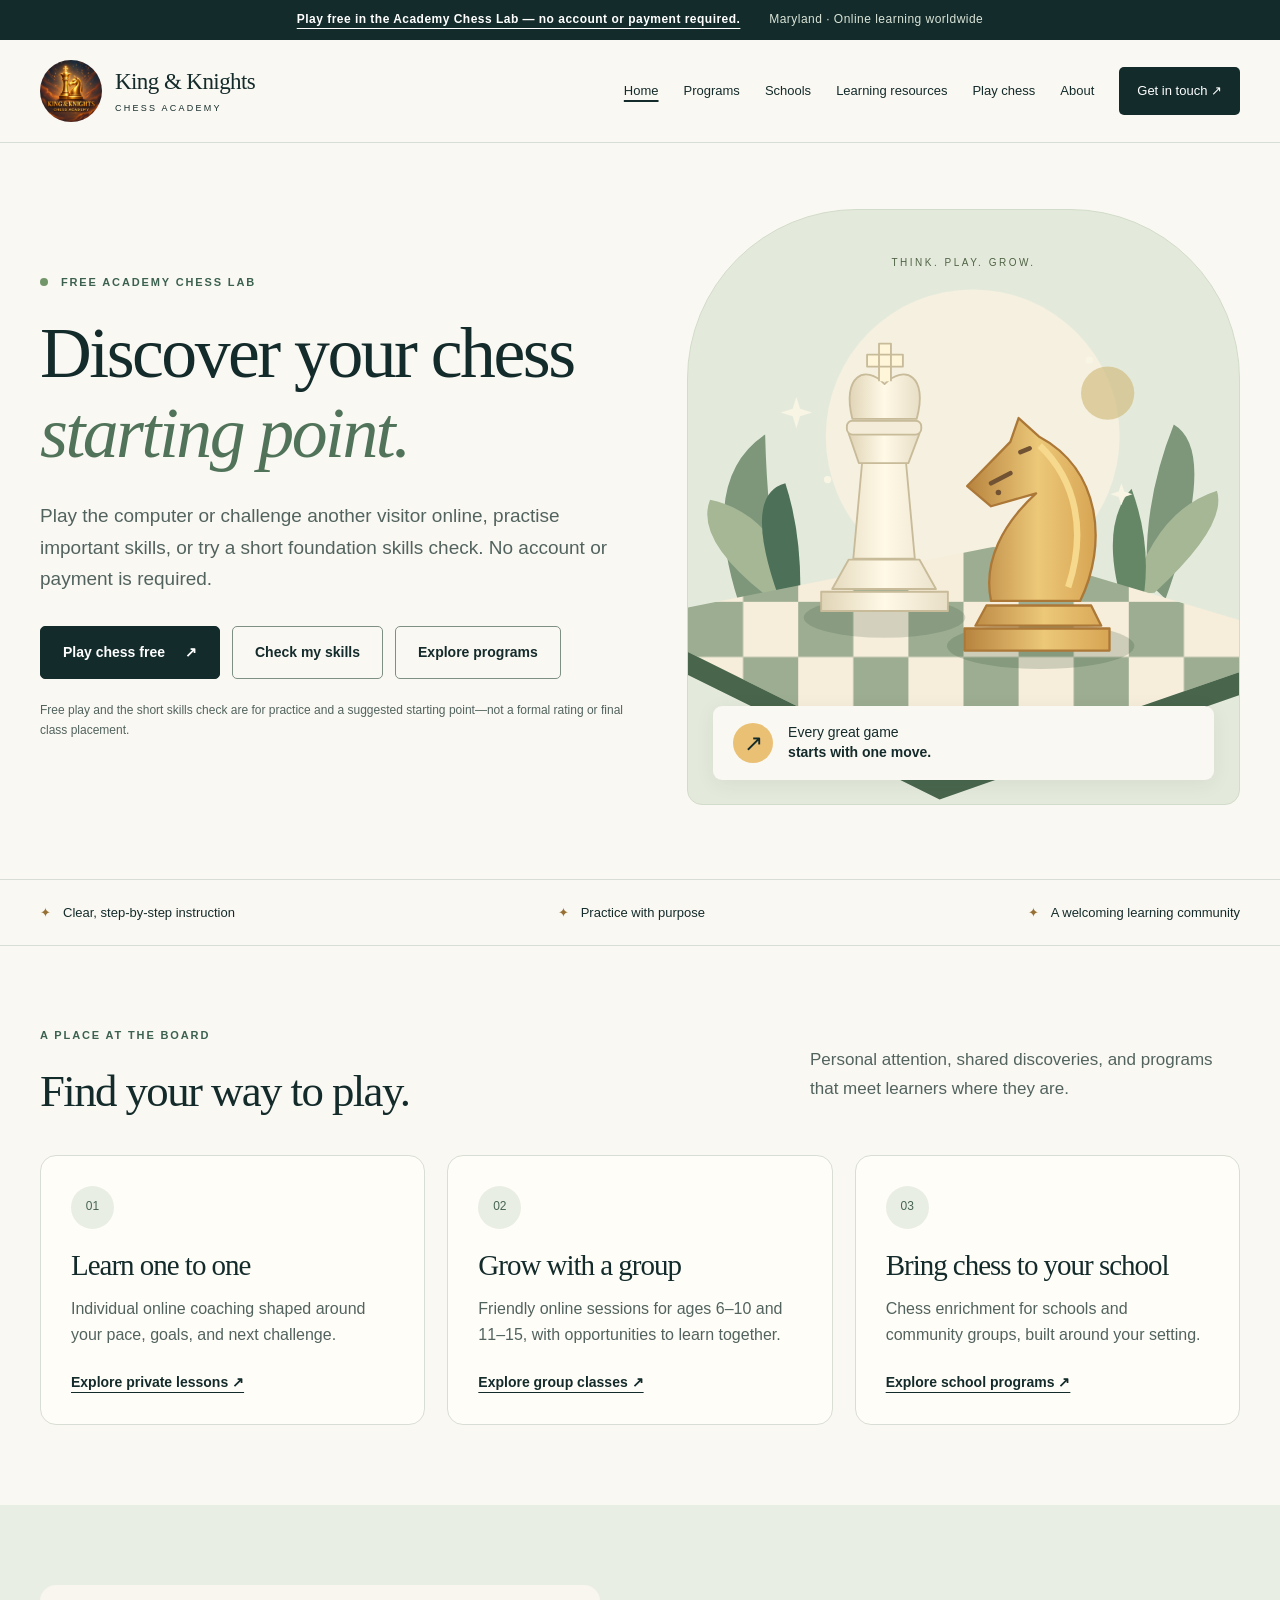
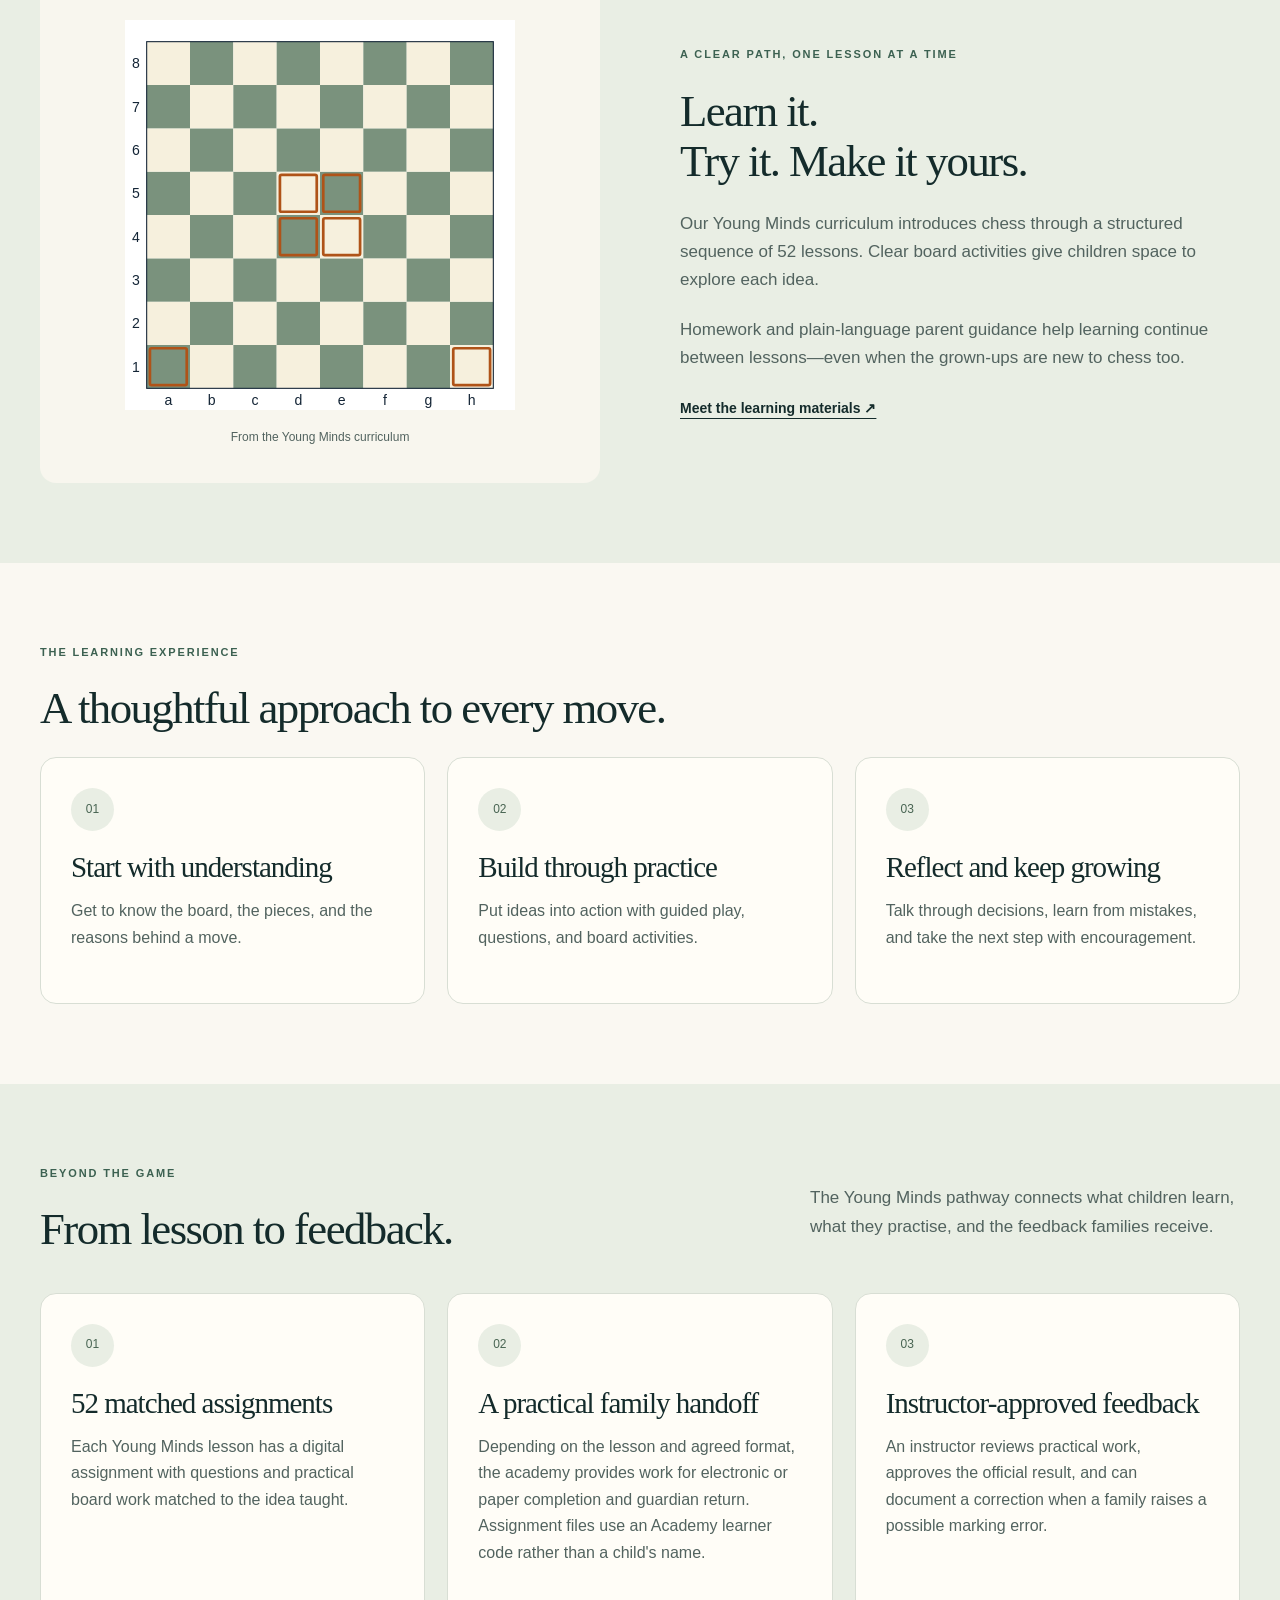
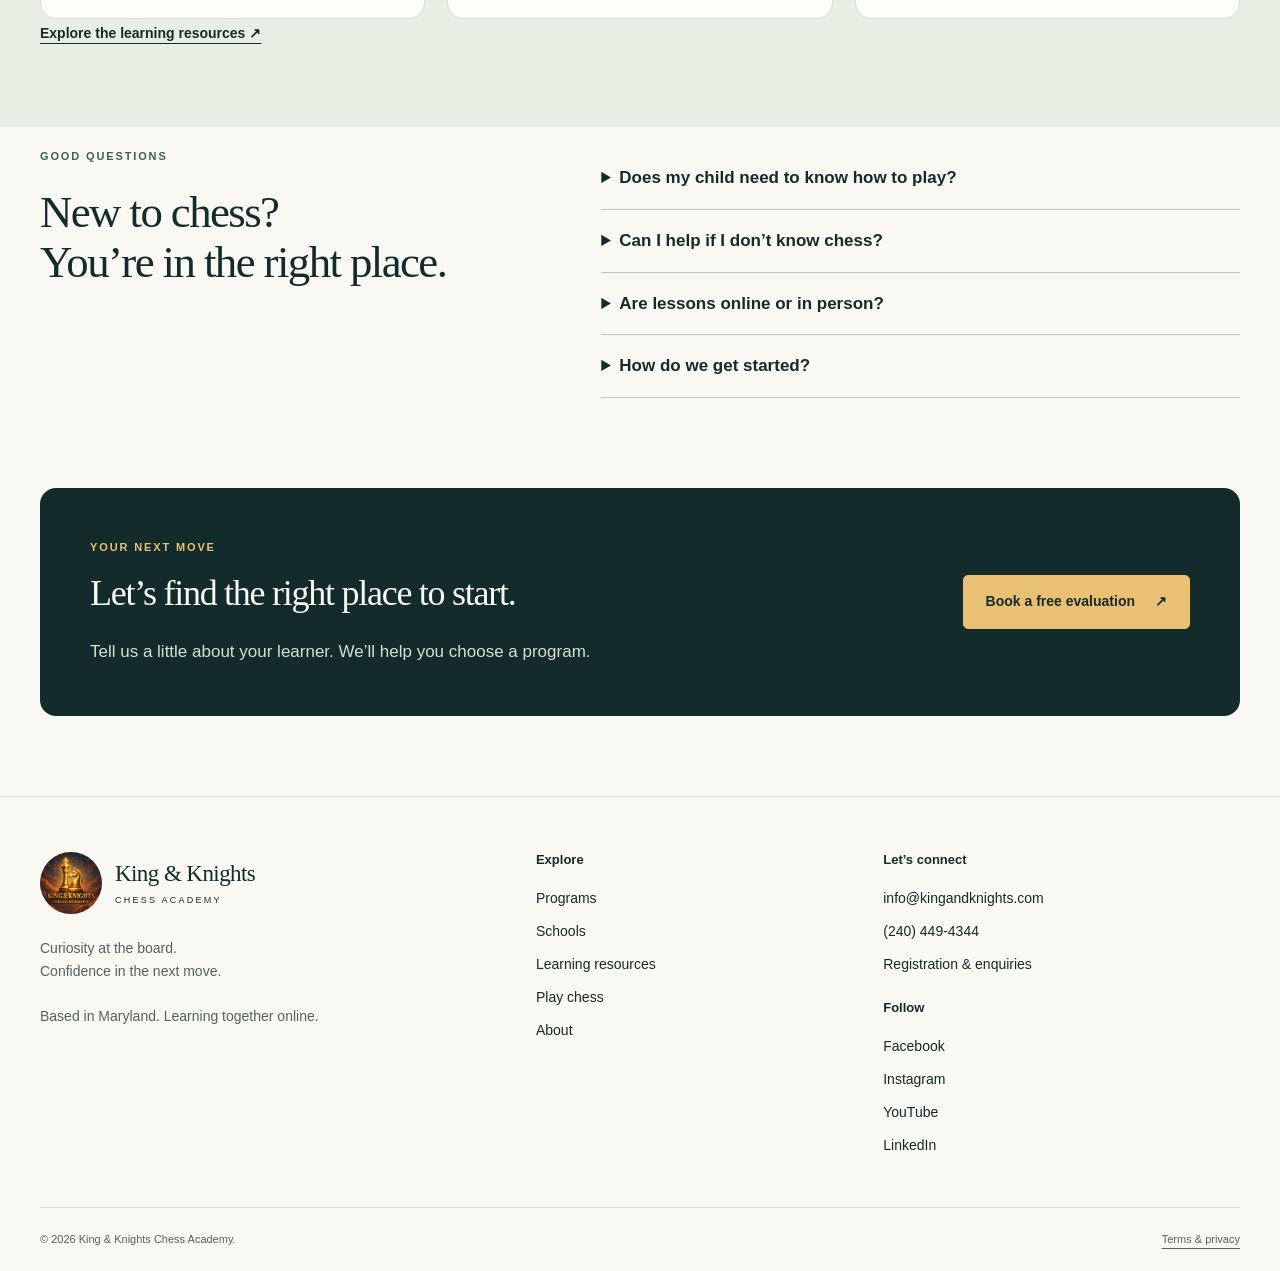
==== commit 1179d4e9: "Show current Chess Lab and learning pathways on site" ====
--- a/index.html
+++ b/index.html
@@ -1,4 +1,4 @@
 <!doctype html>
 <html lang="en"><head><meta charset="utf-8"><meta name="viewport" content="width=device-width,initial-scale=1"><title>Chess lessons for curious minds | King &amp; Knights Chess Academy</title><meta name="description" content="Welcoming chess lessons for children and adults. Explore private coaching, online groups, school programs, and the Young Minds curriculum."><link rel="canonical" href="https://kingandknights.com/"><meta name="theme-color" content="#142b2b"><meta property="og:type" content="website"><meta property="og:title" content="Chess lessons for curious minds | King &amp; Knights Chess Academy"><meta property="og:description" content="Welcoming chess lessons for children and adults. Explore private coaching, online groups, school programs, and the Young Minds curriculum."><meta property="og:url" content="https://kingandknights.com/"><meta property="og:image" content="https://kingandknights.com/assets/academy-logo.jpg"><meta name="twitter:card" content="summary"><link rel="icon" href="assets/favicon.svg" type="image/svg+xml"><link rel="stylesheet" href="style.css"><script src="script.js" defer></script><script type="application/ld+json">{"@context": "https://schema.org", "@type": "EducationalOrganization", "name": "King & Knights Chess Academy", "url": "https://kingandknights.com/", "logo": "https://kingandknights.com/assets/academy-logo.jpg", "email": "info@kingandknights.com", "telephone": "+1-240-449-4344"}</script></head>
 <body><a class="skip" href="#main">Skip to content</a><div class="announcement"><a href="chess-lab/">Play free in the Academy Chess Lab — no account or payment required.</a> <span>Maryland · Online learning worldwide</span></div><header class="site-header"><div class="wrap header-inner"><a class="brand" href="index.html" aria-label="King and Knights Chess Academy home"><img src="assets/academy-logo.jpg" width="62" height="62" alt=""><span>King &amp; Knights<small>CHESS ACADEMY</small></span></a><button class="menu-toggle" aria-controls="navigation" aria-expanded="false" type="button">Menu <span aria-hidden="true">☰</span></button><nav id="navigation" aria-label="Main navigation"><a href="index.html" aria-current="page">Home</a><a href="services.html">Programs</a><a href="schools.html">Schools</a><a href="resources.html">Learning resources</a><a href="chess-lab/">Play chess</a><a href="about.html">About</a><a class="nav-contact" href="contact.html" >Get in touch <span aria-hidden="true">↗</span></a></nav></div></header>
-<main id="main"><section class="wrap hero"><div class="hero-copy"><p class="eyebrow"><span class="dot"></span> Free Academy Chess Lab</p><h1>Discover your chess <em>starting point.</em></h1><p class="lead">Play a free game, practise important skills, or complete a short foundation skills check. No account or payment is required.</p><div class="actions"><a class="button" href="chess-lab/">Play chess free <span aria-hidden="true">↗</span></a><a class="button secondary" href="chess-lab/?mode=assess">Check my skills</a><a class="button secondary" href="services.html">Explore programs</a></div><p class="hero-note">Free play and the short skills check are for practice and a suggested starting point—not a formal rating or final class placement.</p></div><div class="hero-art"><div class="art-label">THINK. PLAY. GROW.</div><img src="assets/chess-garden.svg" width="600" height="580" alt="Illustration of a gold knight and ivory king on a chessboard, surrounded by leaves"><div class="art-caption"><span class="mini-symbol" aria-hidden="true">↗</span><span>Every great game<br><strong>starts with one move.</strong></span></div></div></section><div class="principles"><div class="wrap"><span>Clear, step-by-step instruction</span><span>Practice with purpose</span><span>A welcoming learning community</span></div></div><section class="wrap section"><div class="section-heading"><div><p class="eyebrow">A place at the board</p><h2>Find your way to play.</h2></div><p>Personal attention, shared discoveries, and programs that meet learners where they are.</p></div><div class="grid three"><article class="card"><span class="number">01</span><h3>Learn one to one</h3><p>Individual online coaching shaped around your pace, goals, and next challenge.</p><a class="text-link" href="services.html#private">Explore private lessons ↗</a></article><article class="card"><span class="number">02</span><h3>Grow with a group</h3><p>Friendly online sessions for ages 6–10 and 11–15, with opportunities to learn together.</p><a class="text-link" href="services.html#groups">Explore group classes ↗</a></article><article class="card"><span class="number">03</span><h3>Bring chess to your school</h3><p>Chess enrichment for schools and community groups, built around your setting.</p><a class="text-link" href="schools.html">Explore school programs ↗</a></article></div></section><section class="tinted"><div class="wrap split section"><div class="feature-board"><img src="assets/meet-the-board.svg" width="440" height="440" loading="lazy" alt="An empty chessboard with files a to h and ranks 1 to 8"><span>From the Young Minds curriculum</span></div><div><p class="eyebrow">A clear path, one lesson at a time</p><h2>Learn it.<br>Try it. Make it yours.</h2><p>Our Young Minds curriculum introduces chess through a structured sequence of 52 lessons. Clear board activities give children space to explore each idea.</p><p>Homework and plain-language parent guidance help learning continue between lessons—even when the grown-ups are new to chess too.</p><a class="text-link" href="resources.html">Meet the learning materials ↗</a></div></div></section><section class="wrap section"><p class="eyebrow">The learning experience</p><h2>A thoughtful approach to every move.</h2><div class="grid three"><article class="card"><span class="number">01</span><h3>Start with understanding</h3><p>Get to know the board, the pieces, and the reasons behind a move.</p></article><article class="card"><span class="number">02</span><h3>Build through practice</h3><p>Put ideas into action with guided play, questions, and board activities.</p></article><article class="card"><span class="number">03</span><h3>Reflect and keep growing</h3><p>Talk through decisions, learn from mistakes, and take the next step with encouragement.</p></article></div></section><section class="wrap section faq-section"><div><p class="eyebrow">Good questions</p><h2>New to chess?<br>You’re in the right place.</h2></div><div class="faq"><details><summary>Does my child need to know how to play?</summary><p>No. Beginners can start with the board and pieces. A complimentary evaluation helps us recommend a suitable starting point.</p></details><details><summary>Can I help if I don’t know chess?</summary><p>Yes. The Young Minds parent guide explains the ideas in plain language. Parents can read questions aloud and encourage children to explain their thinking.</p></details><details><summary>Are lessons online or in person?</summary><p>Private and group coaching are available online. Contact us about in-person school and community programs and local availability.</p></details><details><summary>How do we get started?</summary><p>Send an enquiry through our contact page. We’ll discuss your learner’s experience, goals, and available class options before you choose a program.</p></details></div></section><section class="wrap"><div class="cta"><div><p class="eyebrow">Your next move</p><h2>Let’s find the right place to start.</h2><p>Tell us a little about your learner. We’ll help you choose a program.</p></div><a class="button" href="contact.html">Book a free evaluation <span aria-hidden="true">↗</span></a></div></section></main><footer><div class="wrap footer-grid"><div><a class="brand footer-brand" href="index.html"><img src="assets/academy-logo.jpg" width="62" height="62" alt="King and Knights Chess Academy logo"><span>King &amp; Knights<small>CHESS ACADEMY</small></span></a><p>Curiosity at the board.<br>Confidence in the next move.</p><p class="muted">Based in Maryland. Learning together online.</p></div><div><h2>Explore</h2><a href="services.html">Programs</a><a href="schools.html">Schools</a><a href="resources.html">Learning resources</a><a href="chess-lab/">Play chess</a><a href="about.html">About</a></div><div><h2>Let’s connect</h2><a href="mailto:info@kingandknights.com">info@kingandknights.com</a><a href="tel:+12404494344">(240) 449-4344</a><a href="contact.html">Registration &amp; enquiries</a><h2 class="footer-follow">Follow</h2><a href="https://www.facebook.com/profile.php?id=61564719689266" target="_blank" rel="noopener noreferrer">Facebook</a><a href="https://www.instagram.com/kingandknightsca/" target="_blank" rel="noopener noreferrer">Instagram</a><a href="https://www.youtube.com/@KingAndKnightsCA" target="_blank" rel="noopener noreferrer">YouTube</a><a href="https://www.linkedin.com/company/king-and-knights-chess-academy/" target="_blank" rel="noopener noreferrer">LinkedIn</a></div></div><div class="wrap footer-bottom"><span>© <span data-year>2026</span> King &amp; Knights Chess Academy.</span><a href="terms.html">Terms &amp; privacy</a></div></footer></body></html>
+<main id="main"><section class="wrap hero"><div class="hero-copy"><p class="eyebrow"><span class="dot"></span> Free Academy Chess Lab</p><h1>Discover your chess <em>starting point.</em></h1><p class="lead">Play the computer or challenge another visitor online, practise important skills, or try a short foundation skills check. No account or payment is required.</p><div class="actions"><a class="button" href="chess-lab/">Play chess free <span aria-hidden="true">↗</span></a><a class="button secondary" href="chess-lab/?mode=assess">Check my skills</a><a class="button secondary" href="services.html">Explore programs</a></div><p class="hero-note">Free play and the short skills check are for practice and a suggested starting point—not a formal rating or final class placement.</p></div><div class="hero-art"><div class="art-label">THINK. PLAY. GROW.</div><img src="assets/chess-garden.svg" width="600" height="580" alt="Illustration of a gold knight and ivory king on a chessboard, surrounded by leaves"><div class="art-caption"><span class="mini-symbol" aria-hidden="true">↗</span><span>Every great game<br><strong>starts with one move.</strong></span></div></div></section><div class="principles"><div class="wrap"><span>Clear, step-by-step instruction</span><span>Practice with purpose</span><span>A welcoming learning community</span></div></div><section class="wrap section"><div class="section-heading"><div><p class="eyebrow">A place at the board</p><h2>Find your way to play.</h2></div><p>Personal attention, shared discoveries, and programs that meet learners where they are.</p></div><div class="grid three"><article class="card"><span class="number">01</span><h3>Learn one to one</h3><p>Individual online coaching shaped around your pace, goals, and next challenge.</p><a class="text-link" href="services.html#private">Explore private lessons ↗</a></article><article class="card"><span class="number">02</span><h3>Grow with a group</h3><p>Friendly online sessions for ages 6–10 and 11–15, with opportunities to learn together.</p><a class="text-link" href="services.html#groups">Explore group classes ↗</a></article><article class="card"><span class="number">03</span><h3>Bring chess to your school</h3><p>Chess enrichment for schools and community groups, built around your setting.</p><a class="text-link" href="schools.html">Explore school programs ↗</a></article></div></section><section class="tinted"><div class="wrap split section"><div class="feature-board"><img src="assets/meet-the-board.svg" width="440" height="440" loading="lazy" alt="An empty chessboard with files a to h and ranks 1 to 8"><span>From the Young Minds curriculum</span></div><div><p class="eyebrow">A clear path, one lesson at a time</p><h2>Learn it.<br>Try it. Make it yours.</h2><p>Our Young Minds curriculum introduces chess through a structured sequence of 52 lessons. Clear board activities give children space to explore each idea.</p><p>Homework and plain-language parent guidance help learning continue between lessons—even when the grown-ups are new to chess too.</p><a class="text-link" href="resources.html">Meet the learning materials ↗</a></div></div></section><section class="wrap section"><p class="eyebrow">The learning experience</p><h2>A thoughtful approach to every move.</h2><div class="grid three"><article class="card"><span class="number">01</span><h3>Start with understanding</h3><p>Get to know the board, the pieces, and the reasons behind a move.</p></article><article class="card"><span class="number">02</span><h3>Build through practice</h3><p>Put ideas into action with guided play, questions, and board activities.</p></article><article class="card"><span class="number">03</span><h3>Reflect and keep growing</h3><p>Talk through decisions, learn from mistakes, and take the next step with encouragement.</p></article></div></section><section class="tinted"><div class="wrap section"><div class="section-heading"><div><p class="eyebrow">Beyond the game</p><h2>From lesson to feedback.</h2></div><p>The Young Minds pathway connects what children learn, what they practise, and the feedback families receive.</p></div><div class="grid three"><article class="card"><span class="number">01</span><h3>52 matched assignments</h3><p>Each Young Minds lesson has a digital assignment with questions and practical board work matched to the idea taught.</p></article><article class="card"><span class="number">02</span><h3>A practical family handoff</h3><p>Depending on the lesson and agreed format, the academy provides work for electronic or paper completion and guardian return. Assignment files use an Academy learner code rather than a child's name.</p></article><article class="card"><span class="number">03</span><h3>Instructor-approved feedback</h3><p>An instructor reviews practical work, approves the official result, and can document a correction when a family raises a possible marking error.</p></article></div><a class="text-link" href="resources.html">Explore the learning resources ↗</a></div></section><section class="wrap section faq-section"><div><p class="eyebrow">Good questions</p><h2>New to chess?<br>You’re in the right place.</h2></div><div class="faq"><details><summary>Does my child need to know how to play?</summary><p>No. Beginners can start with the board and pieces. A complimentary evaluation helps us recommend a suitable starting point.</p></details><details><summary>Can I help if I don’t know chess?</summary><p>Yes. The Young Minds parent guide explains the ideas in plain language. Parents can read questions aloud and encourage children to explain their thinking.</p></details><details><summary>Are lessons online or in person?</summary><p>Private and group coaching are available online. Contact us about in-person school and community programs and local availability.</p></details><details><summary>How do we get started?</summary><p>Send an enquiry through our contact page. We’ll discuss your learner’s experience, goals, and available class options before you choose a program.</p></details></div></section><section class="wrap"><div class="cta"><div><p class="eyebrow">Your next move</p><h2>Let’s find the right place to start.</h2><p>Tell us a little about your learner. We’ll help you choose a program.</p></div><a class="button" href="contact.html">Book a free evaluation <span aria-hidden="true">↗</span></a></div></section></main><footer><div class="wrap footer-grid"><div><a class="brand footer-brand" href="index.html"><img src="assets/academy-logo.jpg" width="62" height="62" alt="King and Knights Chess Academy logo"><span>King &amp; Knights<small>CHESS ACADEMY</small></span></a><p>Curiosity at the board.<br>Confidence in the next move.</p><p class="muted">Based in Maryland. Learning together online.</p></div><div><h2>Explore</h2><a href="services.html">Programs</a><a href="schools.html">Schools</a><a href="resources.html">Learning resources</a><a href="chess-lab/">Play chess</a><a href="about.html">About</a></div><div><h2>Let’s connect</h2><a href="mailto:info@kingandknights.com">info@kingandknights.com</a><a href="tel:+12404494344">(240) 449-4344</a><a href="contact.html">Registration &amp; enquiries</a><h2 class="footer-follow">Follow</h2><a href="https://www.facebook.com/profile.php?id=61564719689266" target="_blank" rel="noopener noreferrer">Facebook</a><a href="https://www.instagram.com/kingandknightsca/" target="_blank" rel="noopener noreferrer">Instagram</a><a href="https://www.youtube.com/@KingAndKnightsCA" target="_blank" rel="noopener noreferrer">YouTube</a><a href="https://www.linkedin.com/company/king-and-knights-chess-academy/" target="_blank" rel="noopener noreferrer">LinkedIn</a></div></div><div class="wrap footer-bottom"><span>© <span data-year>2026</span> King &amp; Knights Chess Academy.</span><a href="terms.html">Terms &amp; privacy</a></div></footer></body></html>
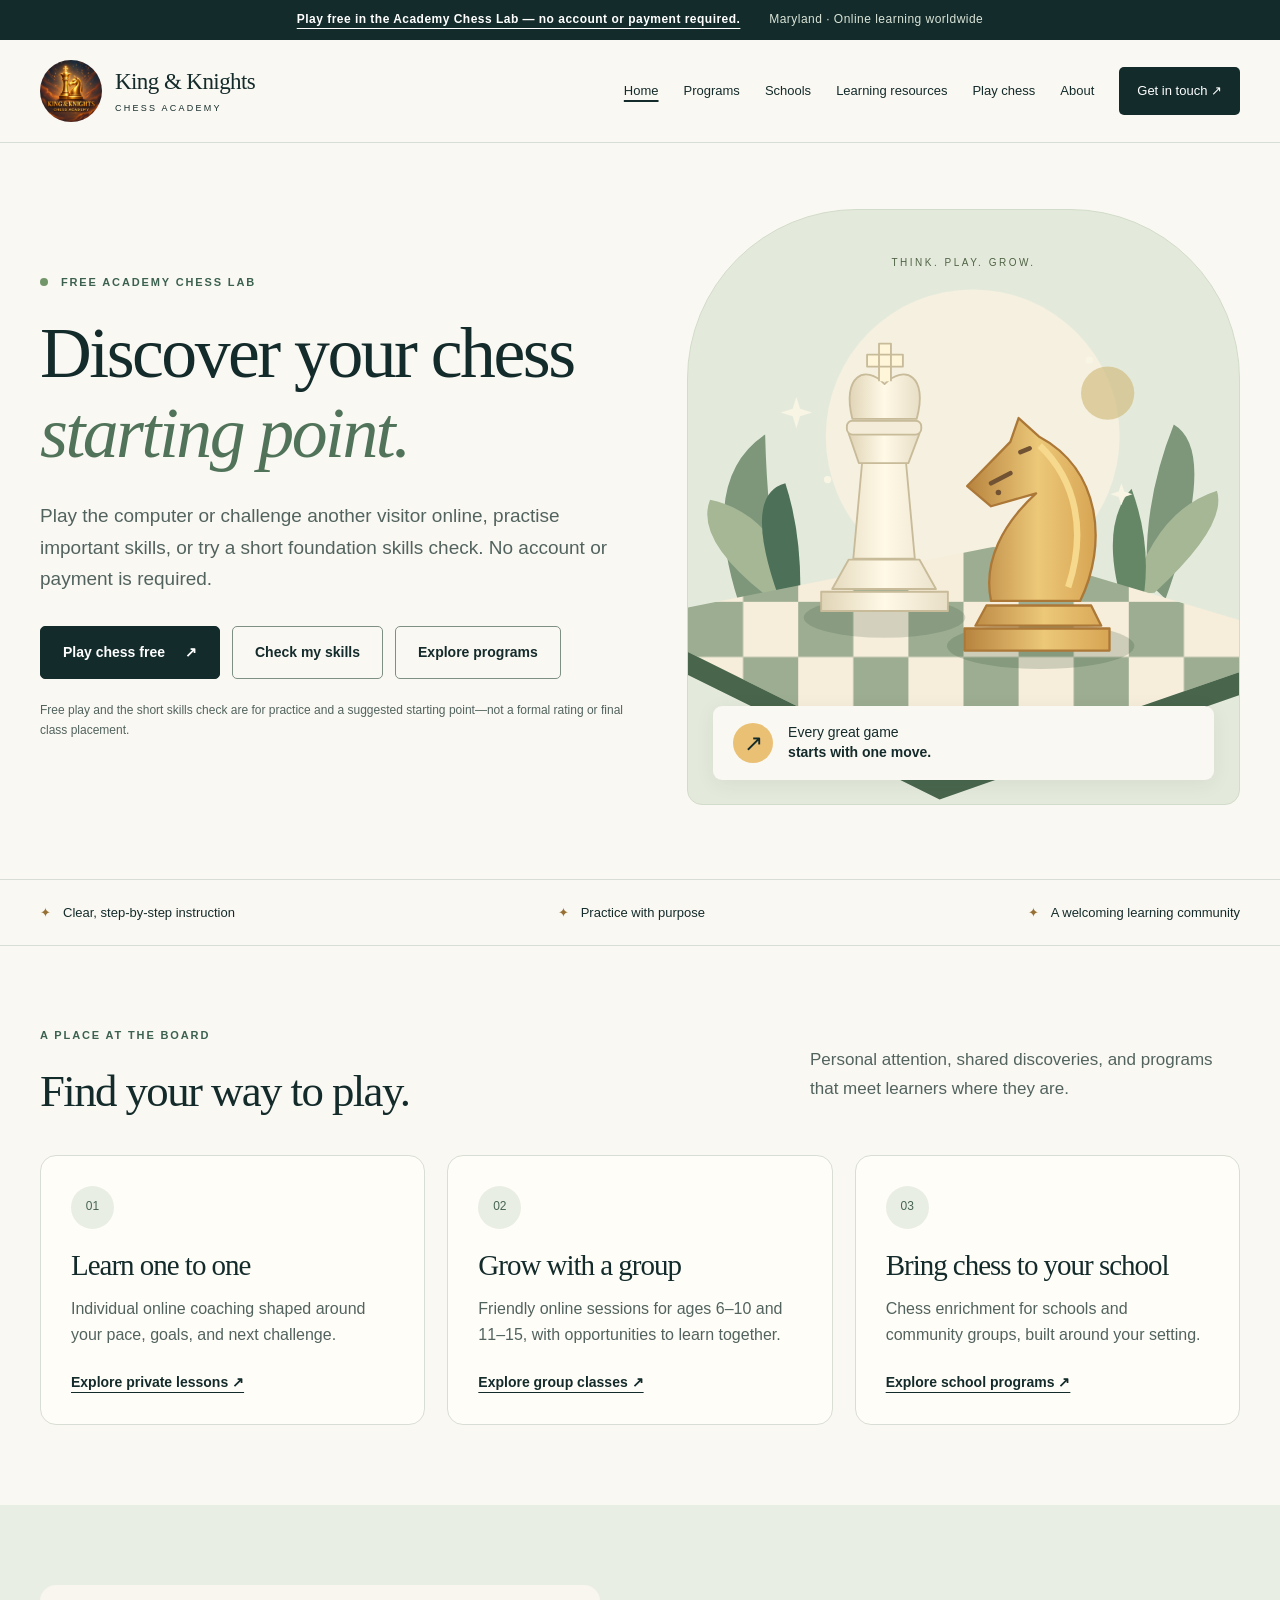
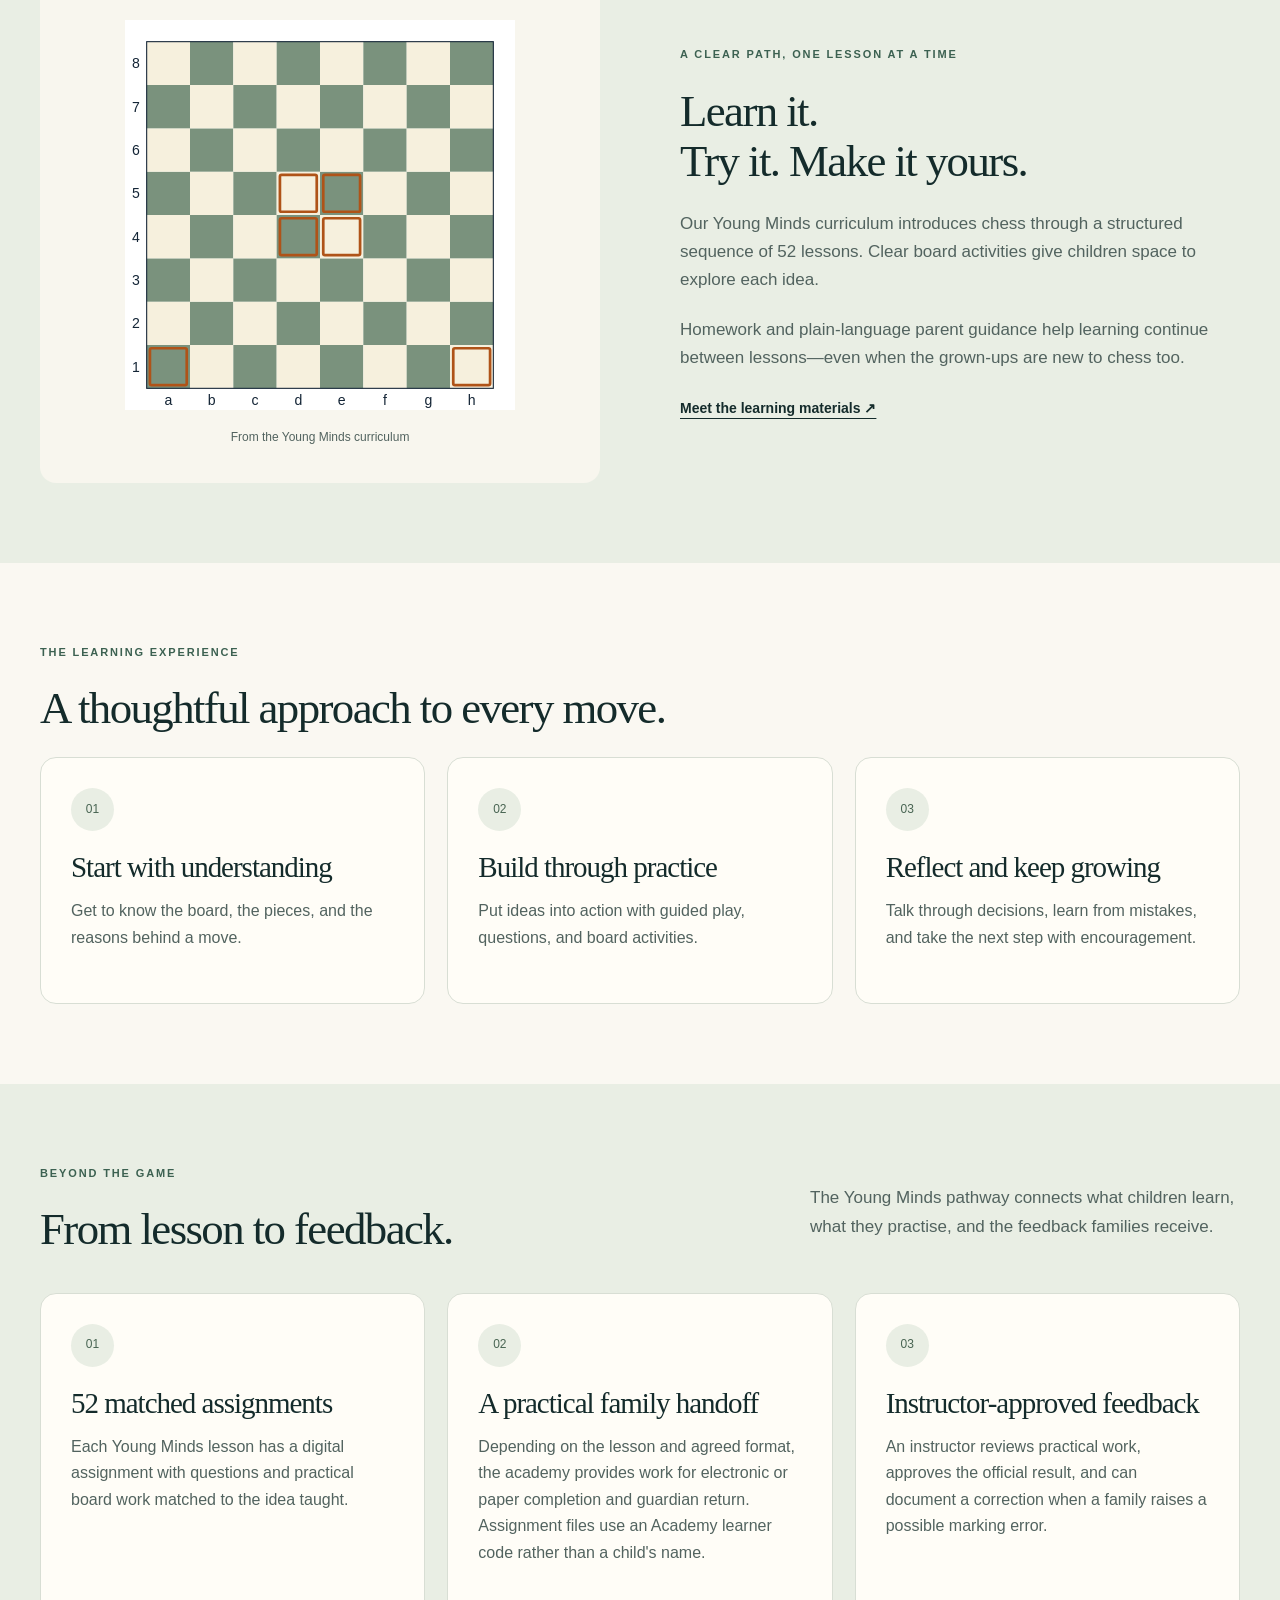
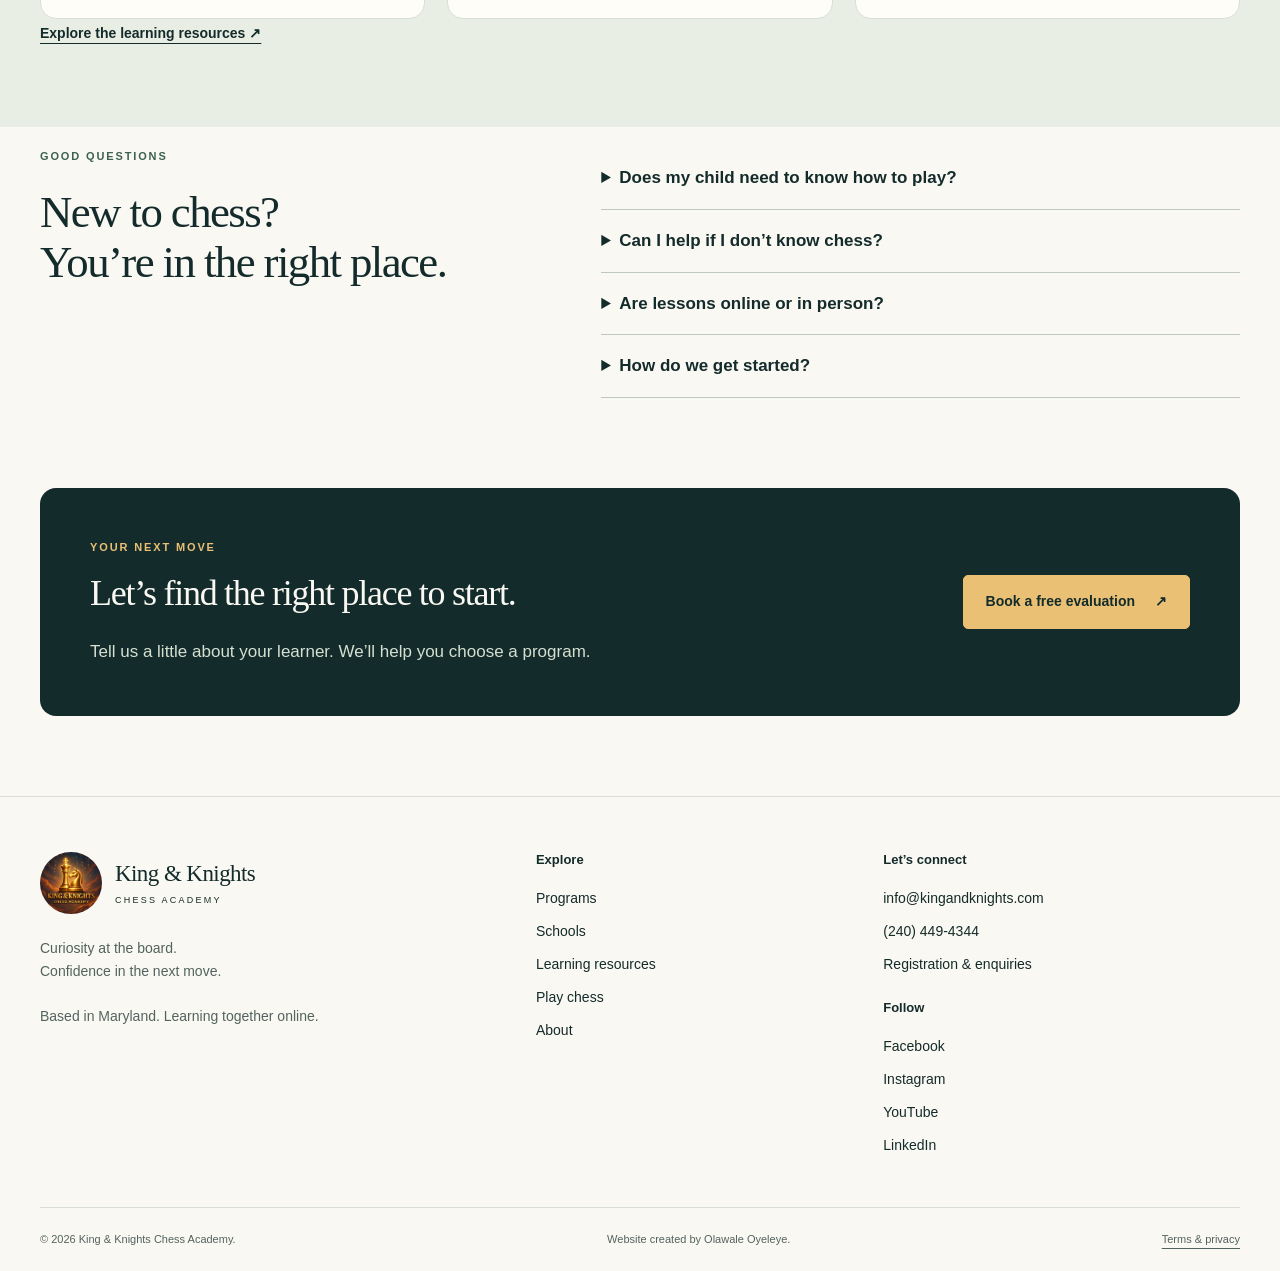
==== commit da1e9373: "Remove leadership profile and retain website creator credit" ====
--- a/index.html
+++ b/index.html
@@ -1,4 +1,4 @@
 <!doctype html>
 <html lang="en"><head><meta charset="utf-8"><meta name="viewport" content="width=device-width,initial-scale=1"><title>Chess lessons for curious minds | King &amp; Knights Chess Academy</title><meta name="description" content="Welcoming chess lessons for children and adults. Explore private coaching, online groups, school programs, and the Young Minds curriculum."><link rel="canonical" href="https://kingandknights.com/"><meta name="theme-color" content="#142b2b"><meta property="og:type" content="website"><meta property="og:title" content="Chess lessons for curious minds | King &amp; Knights Chess Academy"><meta property="og:description" content="Welcoming chess lessons for children and adults. Explore private coaching, online groups, school programs, and the Young Minds curriculum."><meta property="og:url" content="https://kingandknights.com/"><meta property="og:image" content="https://kingandknights.com/assets/academy-logo.jpg"><meta name="twitter:card" content="summary"><link rel="icon" href="assets/favicon.svg" type="image/svg+xml"><link rel="stylesheet" href="style.css"><script src="script.js" defer></script><script type="application/ld+json">{"@context": "https://schema.org", "@type": "EducationalOrganization", "name": "King & Knights Chess Academy", "url": "https://kingandknights.com/", "logo": "https://kingandknights.com/assets/academy-logo.jpg", "email": "info@kingandknights.com", "telephone": "+1-240-449-4344"}</script></head>
 <body><a class="skip" href="#main">Skip to content</a><div class="announcement"><a href="chess-lab/">Play free in the Academy Chess Lab — no account or payment required.</a> <span>Maryland · Online learning worldwide</span></div><header class="site-header"><div class="wrap header-inner"><a class="brand" href="index.html" aria-label="King and Knights Chess Academy home"><img src="assets/academy-logo.jpg" width="62" height="62" alt=""><span>King &amp; Knights<small>CHESS ACADEMY</small></span></a><button class="menu-toggle" aria-controls="navigation" aria-expanded="false" type="button">Menu <span aria-hidden="true">☰</span></button><nav id="navigation" aria-label="Main navigation"><a href="index.html" aria-current="page">Home</a><a href="services.html">Programs</a><a href="schools.html">Schools</a><a href="resources.html">Learning resources</a><a href="chess-lab/">Play chess</a><a href="about.html">About</a><a class="nav-contact" href="contact.html" >Get in touch <span aria-hidden="true">↗</span></a></nav></div></header>
-<main id="main"><section class="wrap hero"><div class="hero-copy"><p class="eyebrow"><span class="dot"></span> Free Academy Chess Lab</p><h1>Discover your chess <em>starting point.</em></h1><p class="lead">Play the computer or challenge another visitor online, practise important skills, or try a short foundation skills check. No account or payment is required.</p><div class="actions"><a class="button" href="chess-lab/">Play chess free <span aria-hidden="true">↗</span></a><a class="button secondary" href="chess-lab/?mode=assess">Check my skills</a><a class="button secondary" href="services.html">Explore programs</a></div><p class="hero-note">Free play and the short skills check are for practice and a suggested starting point—not a formal rating or final class placement.</p></div><div class="hero-art"><div class="art-label">THINK. PLAY. GROW.</div><img src="assets/chess-garden.svg" width="600" height="580" alt="Illustration of a gold knight and ivory king on a chessboard, surrounded by leaves"><div class="art-caption"><span class="mini-symbol" aria-hidden="true">↗</span><span>Every great game<br><strong>starts with one move.</strong></span></div></div></section><div class="principles"><div class="wrap"><span>Clear, step-by-step instruction</span><span>Practice with purpose</span><span>A welcoming learning community</span></div></div><section class="wrap section"><div class="section-heading"><div><p class="eyebrow">A place at the board</p><h2>Find your way to play.</h2></div><p>Personal attention, shared discoveries, and programs that meet learners where they are.</p></div><div class="grid three"><article class="card"><span class="number">01</span><h3>Learn one to one</h3><p>Individual online coaching shaped around your pace, goals, and next challenge.</p><a class="text-link" href="services.html#private">Explore private lessons ↗</a></article><article class="card"><span class="number">02</span><h3>Grow with a group</h3><p>Friendly online sessions for ages 6–10 and 11–15, with opportunities to learn together.</p><a class="text-link" href="services.html#groups">Explore group classes ↗</a></article><article class="card"><span class="number">03</span><h3>Bring chess to your school</h3><p>Chess enrichment for schools and community groups, built around your setting.</p><a class="text-link" href="schools.html">Explore school programs ↗</a></article></div></section><section class="tinted"><div class="wrap split section"><div class="feature-board"><img src="assets/meet-the-board.svg" width="440" height="440" loading="lazy" alt="An empty chessboard with files a to h and ranks 1 to 8"><span>From the Young Minds curriculum</span></div><div><p class="eyebrow">A clear path, one lesson at a time</p><h2>Learn it.<br>Try it. Make it yours.</h2><p>Our Young Minds curriculum introduces chess through a structured sequence of 52 lessons. Clear board activities give children space to explore each idea.</p><p>Homework and plain-language parent guidance help learning continue between lessons—even when the grown-ups are new to chess too.</p><a class="text-link" href="resources.html">Meet the learning materials ↗</a></div></div></section><section class="wrap section"><p class="eyebrow">The learning experience</p><h2>A thoughtful approach to every move.</h2><div class="grid three"><article class="card"><span class="number">01</span><h3>Start with understanding</h3><p>Get to know the board, the pieces, and the reasons behind a move.</p></article><article class="card"><span class="number">02</span><h3>Build through practice</h3><p>Put ideas into action with guided play, questions, and board activities.</p></article><article class="card"><span class="number">03</span><h3>Reflect and keep growing</h3><p>Talk through decisions, learn from mistakes, and take the next step with encouragement.</p></article></div></section><section class="tinted"><div class="wrap section"><div class="section-heading"><div><p class="eyebrow">Beyond the game</p><h2>From lesson to feedback.</h2></div><p>The Young Minds pathway connects what children learn, what they practise, and the feedback families receive.</p></div><div class="grid three"><article class="card"><span class="number">01</span><h3>52 matched assignments</h3><p>Each Young Minds lesson has a digital assignment with questions and practical board work matched to the idea taught.</p></article><article class="card"><span class="number">02</span><h3>A practical family handoff</h3><p>Depending on the lesson and agreed format, the academy provides work for electronic or paper completion and guardian return. Assignment files use an Academy learner code rather than a child's name.</p></article><article class="card"><span class="number">03</span><h3>Instructor-approved feedback</h3><p>An instructor reviews practical work, approves the official result, and can document a correction when a family raises a possible marking error.</p></article></div><a class="text-link" href="resources.html">Explore the learning resources ↗</a></div></section><section class="wrap section faq-section"><div><p class="eyebrow">Good questions</p><h2>New to chess?<br>You’re in the right place.</h2></div><div class="faq"><details><summary>Does my child need to know how to play?</summary><p>No. Beginners can start with the board and pieces. A complimentary evaluation helps us recommend a suitable starting point.</p></details><details><summary>Can I help if I don’t know chess?</summary><p>Yes. The Young Minds parent guide explains the ideas in plain language. Parents can read questions aloud and encourage children to explain their thinking.</p></details><details><summary>Are lessons online or in person?</summary><p>Private and group coaching are available online. Contact us about in-person school and community programs and local availability.</p></details><details><summary>How do we get started?</summary><p>Send an enquiry through our contact page. We’ll discuss your learner’s experience, goals, and available class options before you choose a program.</p></details></div></section><section class="wrap"><div class="cta"><div><p class="eyebrow">Your next move</p><h2>Let’s find the right place to start.</h2><p>Tell us a little about your learner. We’ll help you choose a program.</p></div><a class="button" href="contact.html">Book a free evaluation <span aria-hidden="true">↗</span></a></div></section></main><footer><div class="wrap footer-grid"><div><a class="brand footer-brand" href="index.html"><img src="assets/academy-logo.jpg" width="62" height="62" alt="King and Knights Chess Academy logo"><span>King &amp; Knights<small>CHESS ACADEMY</small></span></a><p>Curiosity at the board.<br>Confidence in the next move.</p><p class="muted">Based in Maryland. Learning together online.</p></div><div><h2>Explore</h2><a href="services.html">Programs</a><a href="schools.html">Schools</a><a href="resources.html">Learning resources</a><a href="chess-lab/">Play chess</a><a href="about.html">About</a></div><div><h2>Let’s connect</h2><a href="mailto:info@kingandknights.com">info@kingandknights.com</a><a href="tel:+12404494344">(240) 449-4344</a><a href="contact.html">Registration &amp; enquiries</a><h2 class="footer-follow">Follow</h2><a href="https://www.facebook.com/profile.php?id=61564719689266" target="_blank" rel="noopener noreferrer">Facebook</a><a href="https://www.instagram.com/kingandknightsca/" target="_blank" rel="noopener noreferrer">Instagram</a><a href="https://www.youtube.com/@KingAndKnightsCA" target="_blank" rel="noopener noreferrer">YouTube</a><a href="https://www.linkedin.com/company/king-and-knights-chess-academy/" target="_blank" rel="noopener noreferrer">LinkedIn</a></div></div><div class="wrap footer-bottom"><span>© <span data-year>2026</span> King &amp; Knights Chess Academy.</span><a href="terms.html">Terms &amp; privacy</a></div></footer></body></html>
+<main id="main"><section class="wrap hero"><div class="hero-copy"><p class="eyebrow"><span class="dot"></span> Free Academy Chess Lab</p><h1>Discover your chess <em>starting point.</em></h1><p class="lead">Play the computer or challenge another visitor online, practise important skills, or try a short foundation skills check. No account or payment is required.</p><div class="actions"><a class="button" href="chess-lab/">Play chess free <span aria-hidden="true">↗</span></a><a class="button secondary" href="chess-lab/?mode=assess">Check my skills</a><a class="button secondary" href="services.html">Explore programs</a></div><p class="hero-note">Free play and the short skills check are for practice and a suggested starting point—not a formal rating or final class placement.</p></div><div class="hero-art"><div class="art-label">THINK. PLAY. GROW.</div><img src="assets/chess-garden.svg" width="600" height="580" alt="Illustration of a gold knight and ivory king on a chessboard, surrounded by leaves"><div class="art-caption"><span class="mini-symbol" aria-hidden="true">↗</span><span>Every great game<br><strong>starts with one move.</strong></span></div></div></section><div class="principles"><div class="wrap"><span>Clear, step-by-step instruction</span><span>Practice with purpose</span><span>A welcoming learning community</span></div></div><section class="wrap section"><div class="section-heading"><div><p class="eyebrow">A place at the board</p><h2>Find your way to play.</h2></div><p>Personal attention, shared discoveries, and programs that meet learners where they are.</p></div><div class="grid three"><article class="card"><span class="number">01</span><h3>Learn one to one</h3><p>Individual online coaching shaped around your pace, goals, and next challenge.</p><a class="text-link" href="services.html#private">Explore private lessons ↗</a></article><article class="card"><span class="number">02</span><h3>Grow with a group</h3><p>Friendly online sessions for ages 6–10 and 11–15, with opportunities to learn together.</p><a class="text-link" href="services.html#groups">Explore group classes ↗</a></article><article class="card"><span class="number">03</span><h3>Bring chess to your school</h3><p>Chess enrichment for schools and community groups, built around your setting.</p><a class="text-link" href="schools.html">Explore school programs ↗</a></article></div></section><section class="tinted"><div class="wrap split section"><div class="feature-board"><img src="assets/meet-the-board.svg" width="440" height="440" loading="lazy" alt="An empty chessboard with files a to h and ranks 1 to 8"><span>From the Young Minds curriculum</span></div><div><p class="eyebrow">A clear path, one lesson at a time</p><h2>Learn it.<br>Try it. Make it yours.</h2><p>Our Young Minds curriculum introduces chess through a structured sequence of 52 lessons. Clear board activities give children space to explore each idea.</p><p>Homework and plain-language parent guidance help learning continue between lessons—even when the grown-ups are new to chess too.</p><a class="text-link" href="resources.html">Meet the learning materials ↗</a></div></div></section><section class="wrap section"><p class="eyebrow">The learning experience</p><h2>A thoughtful approach to every move.</h2><div class="grid three"><article class="card"><span class="number">01</span><h3>Start with understanding</h3><p>Get to know the board, the pieces, and the reasons behind a move.</p></article><article class="card"><span class="number">02</span><h3>Build through practice</h3><p>Put ideas into action with guided play, questions, and board activities.</p></article><article class="card"><span class="number">03</span><h3>Reflect and keep growing</h3><p>Talk through decisions, learn from mistakes, and take the next step with encouragement.</p></article></div></section><section class="tinted"><div class="wrap section"><div class="section-heading"><div><p class="eyebrow">Beyond the game</p><h2>From lesson to feedback.</h2></div><p>The Young Minds pathway connects what children learn, what they practise, and the feedback families receive.</p></div><div class="grid three"><article class="card"><span class="number">01</span><h3>52 matched assignments</h3><p>Each Young Minds lesson has a digital assignment with questions and practical board work matched to the idea taught.</p></article><article class="card"><span class="number">02</span><h3>A practical family handoff</h3><p>Depending on the lesson and agreed format, the academy provides work for electronic or paper completion and guardian return. Assignment files use an Academy learner code rather than a child's name.</p></article><article class="card"><span class="number">03</span><h3>Instructor-approved feedback</h3><p>An instructor reviews practical work, approves the official result, and can document a correction when a family raises a possible marking error.</p></article></div><a class="text-link" href="resources.html">Explore the learning resources ↗</a></div></section><section class="wrap section faq-section"><div><p class="eyebrow">Good questions</p><h2>New to chess?<br>You’re in the right place.</h2></div><div class="faq"><details><summary>Does my child need to know how to play?</summary><p>No. Beginners can start with the board and pieces. A complimentary evaluation helps us recommend a suitable starting point.</p></details><details><summary>Can I help if I don’t know chess?</summary><p>Yes. The Young Minds parent guide explains the ideas in plain language. Parents can read questions aloud and encourage children to explain their thinking.</p></details><details><summary>Are lessons online or in person?</summary><p>Private and group coaching are available online. Contact us about in-person school and community programs and local availability.</p></details><details><summary>How do we get started?</summary><p>Send an enquiry through our contact page. We’ll discuss your learner’s experience, goals, and available class options before you choose a program.</p></details></div></section><section class="wrap"><div class="cta"><div><p class="eyebrow">Your next move</p><h2>Let’s find the right place to start.</h2><p>Tell us a little about your learner. We’ll help you choose a program.</p></div><a class="button" href="contact.html">Book a free evaluation <span aria-hidden="true">↗</span></a></div></section></main><footer><div class="wrap footer-grid"><div><a class="brand footer-brand" href="index.html"><img src="assets/academy-logo.jpg" width="62" height="62" alt="King and Knights Chess Academy logo"><span>King &amp; Knights<small>CHESS ACADEMY</small></span></a><p>Curiosity at the board.<br>Confidence in the next move.</p><p class="muted">Based in Maryland. Learning together online.</p></div><div><h2>Explore</h2><a href="services.html">Programs</a><a href="schools.html">Schools</a><a href="resources.html">Learning resources</a><a href="chess-lab/">Play chess</a><a href="about.html">About</a></div><div><h2>Let’s connect</h2><a href="mailto:info@kingandknights.com">info@kingandknights.com</a><a href="tel:+12404494344">(240) 449-4344</a><a href="contact.html">Registration &amp; enquiries</a><h2 class="footer-follow">Follow</h2><a href="https://www.facebook.com/profile.php?id=61564719689266" target="_blank" rel="noopener noreferrer">Facebook</a><a href="https://www.instagram.com/kingandknightsca/" target="_blank" rel="noopener noreferrer">Instagram</a><a href="https://www.youtube.com/@KingAndKnightsCA" target="_blank" rel="noopener noreferrer">YouTube</a><a href="https://www.linkedin.com/company/king-and-knights-chess-academy/" target="_blank" rel="noopener noreferrer">LinkedIn</a></div></div><div class="wrap footer-bottom"><span>© <span data-year>2026</span> King &amp; Knights Chess Academy.</span><span class="site-credit">Website created by Olawale Oyeleye.</span><a href="terms.html">Terms &amp; privacy</a></div></footer></body></html>
--- a/style.css
+++ b/style.css
@@ -1,4 +1,4 @@
-:root{--ink:#142b2b;--muted:#52635f;--cream:#faf8f2;--gold:#eac075;--line:#d8ded4;--sage:#e9eee4;--white:#fff;--radius:16px}*{box-sizing:border-box}html{scroll-behavior:smooth;scroll-padding-top:120px}body{margin:0;background:var(--cream);color:var(--ink);font:17px/1.65 Arial,Helvetica,sans-serif}img{max-width:100%;height:auto;display:block}a{color:inherit;text-underline-offset:5px}button{font:inherit}a,button,summary{-webkit-tap-highlight-color:transparent}a:focus-visible,button:focus-visible,summary:focus-visible{outline:3px solid #ae5918;outline-offset:5px}h1,h2,h3,p{margin-top:0}h1,h2,h3{font-family:Georgia,'Times New Roman',serif;font-weight:400;line-height:1.12;letter-spacing:-.035em}h1{font-size:clamp(48px,5.6vw,80px);margin-bottom:27px}h2{font-size:clamp(34px,3.5vw,49px);margin-bottom:24px}h3{font-size:29px;margin:20px 0 15px}em{font-weight:400;color:#50735a}p{margin-bottom:22px;color:var(--muted)}strong{color:var(--ink)}.wrap{width:min(1200px,calc(100% - 80px));margin-inline:auto}.announcement{background:var(--ink);color:#fff;text-align:center;font-size:12px;letter-spacing:.04em;padding:10px 20px}.announcement a{color:inherit;font-weight:700}.announcement span{margin-left:25px;color:#d9e4d7}.site-header{background:rgba(250,248,242,.98);border-bottom:1px solid var(--line);position:sticky;top:0;z-index:10}.header-inner{display:flex;align-items:center;justify-content:space-between;gap:25px;min-height:102px}.brand{display:flex;align-items:center;gap:13px;text-decoration:none;flex-shrink:0}.brand img{width:62px;height:62px;border-radius:50%;object-fit:cover}.brand span{font:23px Georgia,serif;letter-spacing:-.025em}.brand small{display:block;font:9px Arial,sans-serif;letter-spacing:.25em;margin-top:8px}nav{display:flex;align-items:center;gap:25px}nav a{font-size:13px;text-decoration:none;padding:10px 0;white-space:nowrap}nav a:hover,nav a[aria-current]{text-decoration:underline;text-decoration-thickness:2px}.nav-contact{background:var(--ink);color:white;padding:13px 18px;border-radius:5px}.menu-toggle{display:none}.skip{position:fixed;left:20px;top:-100px;z-index:100;padding:12px;background:white}.skip:focus{top:10px}.hero{display:grid;grid-template-columns:1.08fr 1fr;gap:50px;align-items:center;padding-block:66px 74px}.eyebrow{font-size:11px;text-transform:uppercase;letter-spacing:.17em;font-weight:700;color:#3c6151;margin-bottom:22px}.dot{display:inline-block;width:8px;height:8px;background:#73956a;border-radius:50%;margin-right:8px}.lead{font-size:19px;line-height:1.65;max-width:620px}.actions{display:flex;gap:12px;flex-wrap:wrap;margin-top:32px}.button{background:var(--ink);color:white;text-decoration:none;padding:14px 22px;display:inline-flex;align-items:center;justify-content:center;gap:20px;font-size:14px;font-weight:600;border:1px solid var(--ink);border-radius:5px;min-height:49px;transition:background .15s}.button:hover{background:#315448;color:white}.button.secondary{background:transparent;color:var(--ink);border-color:#7d9083}.button.secondary:hover{background:var(--sage)}.hero-note{font-size:12px;margin:22px 0 0}.hero-art{position:relative;background:#e4eadb;border-radius:170px 170px 15px 15px;padding-top:45px;overflow:hidden;border:1px solid #d2dcca}.hero-art>img{width:100%}.art-label{text-align:center;font-size:10px;letter-spacing:.25em;color:#506345}.art-caption{position:absolute;bottom:24px;left:25px;right:25px;background:#faf8f2;box-shadow:0 4px 20px #142b2b10;border-radius:9px;padding:17px 20px;display:flex;align-items:center;gap:15px;font-size:14px;line-height:1.4}.mini-symbol{background:var(--gold);border-radius:50%;width:40px;height:40px;display:grid;place-items:center;font-size:23px}.principles{border-block:1px solid var(--line);padding:22px 0}.principles .wrap{display:flex;justify-content:space-between;gap:20px;font-size:13px}.principles span:before{content:'✦';color:#967035;margin-right:12px}.section{padding-block:80px}.section-heading{display:flex;justify-content:space-between;gap:50px;align-items:flex-end;margin-bottom:30px}.section-heading p:last-child{max-width:430px}.section-heading h2{margin-bottom:8px}.grid{display:grid;gap:22px}.three{grid-template-columns:repeat(3,1fr)}.card{border:1px solid var(--line);background:#fffdf7;border-radius:var(--radius);padding:30px;display:flex;flex-direction:column;align-items:flex-start}.card p{font-size:16px}.card .text-link{margin-top:auto}.number{background:var(--sage);border-radius:50%;width:43px;height:43px;display:grid;place-items:center;font-size:12px;color:#486452}.text-link{font-size:14px;font-weight:bold;text-decoration-thickness:1px;display:inline-block}.tinted{background:var(--sage)}.split{display:grid;grid-template-columns:1fr 1fr;align-items:center;gap:80px}.feature-board{background:#f8f6ee;border-radius:var(--radius);padding:35px;text-align:center}.feature-board img{width:100%;max-width:390px;margin:auto}.feature-board span{display:block;font-size:12px;margin-top:18px;color:var(--muted)}.faq-section{display:grid;grid-template-columns:1fr 1.3fr;gap:70px;padding-top:20px}.faq details{border-bottom:1px solid #bccabd;padding:19px 0}.faq summary{cursor:pointer;font-size:17px;font-weight:600;line-height:1.4;padding-right:12px}.faq details p{font-size:15px;margin:17px 0 0}.cta{display:flex;align-items:center;justify-content:space-between;gap:45px;background:var(--ink);color:var(--cream);border-radius:var(--radius);padding:50px;margin:10px 0 80px}.cta h2{font-size:36px;max-width:550px}.cta p{color:#d6e0d1;margin-bottom:0}.cta .eyebrow{color:var(--gold);margin-bottom:17px}.cta .button{flex-shrink:0;background:var(--gold);color:var(--ink);border-color:var(--gold)}footer{border-top:1px solid var(--line);padding-top:55px}.footer-grid{display:grid;grid-template-columns:1.5fr 1fr 1.2fr;gap:50px;padding-bottom:40px}.footer-grid h2{font:600 13px Arial,sans-serif;letter-spacing:0;margin-bottom:20px}.footer-grid .footer-follow{margin-top:24px}.footer-grid>div>a:not(.brand){display:block;margin-bottom:10px;font-size:14px;text-decoration:none;overflow-wrap:anywhere}.footer-grid>div>a:hover{text-decoration:underline}.footer-brand{margin-bottom:23px}.footer-grid p{font-size:14px}.muted{color:var(--muted)}.footer-bottom{display:flex;justify-content:space-between;gap:20px;padding-block:22px;border-top:1px solid var(--line);font-size:11px;color:var(--muted)}.page-intro{padding-top:70px;padding-bottom:35px}.page-intro .lead{max-width:710px}.notice{padding:20px 25px;background:var(--sage);border-radius:8px;font-size:14px}.pricing{display:grid;grid-template-columns:repeat(3,1fr);gap:22px}.pricing>div{border:1px solid #cdd7c8;background:var(--cream);border-radius:12px;padding:30px}.pricing span{display:block;font-size:15px}.pricing strong{display:block;font:46px Georgia,serif;margin:15px 0 25px}.pricing .button{display:flex;font-size:12px;padding-inline:10px;gap:8px}.small{font-size:13px;margin-top:27px;max-width:900px}.statement{padding:50px;background:var(--ink);border-radius:130px 15px 15px;color:var(--cream);text-align:center}.statement>span{font:150px Georgia,serif;color:var(--gold);line-height:1.25}.statement p{color:#dbe3d3}.stats{display:flex;gap:45px;margin-block:28px}.stats strong{display:block;font:42px Georgia,serif}.stats span{font-size:12px}.team{display:grid;grid-template-columns:1fr 1fr;gap:30px}.team article{display:grid;grid-template-columns:180px 1fr;gap:25px;background:var(--cream);padding:24px;border-radius:14px}.team img{width:180px;height:230px;object-fit:cover;border-radius:90px 90px 7px 7px;object-position:50% 25%}.team img.olawale{object-position:50% 50%}.team .eyebrow{font-size:9px;margin:5px 0 15px}.team h3{font-size:28px;margin:0 0 15px}.team p{font-size:14px;margin-bottom:0}.contact-grid{display:grid;grid-template-columns:1fr 1.7fr;gap:65px;padding-top:30px}.contact-grid h2{font-size:33px}.contact-item{border-top:1px solid var(--line);padding-top:20px;margin-top:24px}.contact-item>span{display:block;font-size:11px;font-weight:bold;text-transform:uppercase;letter-spacing:.1em;color:var(--muted);margin-bottom:9px}.contact-item a{overflow-wrap:anywhere}.form-panel{background:white;border:1px solid var(--line);border-radius:12px;padding:30px}.form-panel iframe{width:100%;border:0;margin-top:20px;display:block;background:#fafafa}.legal{max-width:850px;padding-bottom:80px}.legal section{border-top:1px solid var(--line);padding-top:25px;margin-top:30px}.legal h2{font-size:25px;letter-spacing:-.015em}.legal p{font-size:16px;line-height:1.8}
+:root{--ink:#142b2b;--muted:#52635f;--cream:#faf8f2;--gold:#eac075;--line:#d8ded4;--sage:#e9eee4;--white:#fff;--radius:16px}*{box-sizing:border-box}html{scroll-behavior:smooth;scroll-padding-top:120px}body{margin:0;background:var(--cream);color:var(--ink);font:17px/1.65 Arial,Helvetica,sans-serif}img{max-width:100%;height:auto;display:block}a{color:inherit;text-underline-offset:5px}button{font:inherit}a,button,summary{-webkit-tap-highlight-color:transparent}a:focus-visible,button:focus-visible,summary:focus-visible{outline:3px solid #ae5918;outline-offset:5px}h1,h2,h3,p{margin-top:0}h1,h2,h3{font-family:Georgia,'Times New Roman',serif;font-weight:400;line-height:1.12;letter-spacing:-.035em}h1{font-size:clamp(48px,5.6vw,80px);margin-bottom:27px}h2{font-size:clamp(34px,3.5vw,49px);margin-bottom:24px}h3{font-size:29px;margin:20px 0 15px}em{font-weight:400;color:#50735a}p{margin-bottom:22px;color:var(--muted)}strong{color:var(--ink)}.wrap{width:min(1200px,calc(100% - 80px));margin-inline:auto}.announcement{background:var(--ink);color:#fff;text-align:center;font-size:12px;letter-spacing:.04em;padding:10px 20px}.announcement a{color:inherit;font-weight:700}.announcement span{margin-left:25px;color:#d9e4d7}.site-header{background:rgba(250,248,242,.98);border-bottom:1px solid var(--line);position:sticky;top:0;z-index:10}.header-inner{display:flex;align-items:center;justify-content:space-between;gap:25px;min-height:102px}.brand{display:flex;align-items:center;gap:13px;text-decoration:none;flex-shrink:0}.brand img{width:62px;height:62px;border-radius:50%;object-fit:cover}.brand span{font:23px Georgia,serif;letter-spacing:-.025em}.brand small{display:block;font:9px Arial,sans-serif;letter-spacing:.25em;margin-top:8px}nav{display:flex;align-items:center;gap:25px}nav a{font-size:13px;text-decoration:none;padding:10px 0;white-space:nowrap}nav a:hover,nav a[aria-current]{text-decoration:underline;text-decoration-thickness:2px}.nav-contact{background:var(--ink);color:white;padding:13px 18px;border-radius:5px}.menu-toggle{display:none}.skip{position:fixed;left:20px;top:-100px;z-index:100;padding:12px;background:white}.skip:focus{top:10px}.hero{display:grid;grid-template-columns:1.08fr 1fr;gap:50px;align-items:center;padding-block:66px 74px}.eyebrow{font-size:11px;text-transform:uppercase;letter-spacing:.17em;font-weight:700;color:#3c6151;margin-bottom:22px}.dot{display:inline-block;width:8px;height:8px;background:#73956a;border-radius:50%;margin-right:8px}.lead{font-size:19px;line-height:1.65;max-width:620px}.actions{display:flex;gap:12px;flex-wrap:wrap;margin-top:32px}.button{background:var(--ink);color:white;text-decoration:none;padding:14px 22px;display:inline-flex;align-items:center;justify-content:center;gap:20px;font-size:14px;font-weight:600;border:1px solid var(--ink);border-radius:5px;min-height:49px;transition:background .15s}.button:hover{background:#315448;color:white}.button.secondary{background:transparent;color:var(--ink);border-color:#7d9083}.button.secondary:hover{background:var(--sage)}.hero-note{font-size:12px;margin:22px 0 0}.hero-art{position:relative;background:#e4eadb;border-radius:170px 170px 15px 15px;padding-top:45px;overflow:hidden;border:1px solid #d2dcca}.hero-art>img{width:100%}.art-label{text-align:center;font-size:10px;letter-spacing:.25em;color:#506345}.art-caption{position:absolute;bottom:24px;left:25px;right:25px;background:#faf8f2;box-shadow:0 4px 20px #142b2b10;border-radius:9px;padding:17px 20px;display:flex;align-items:center;gap:15px;font-size:14px;line-height:1.4}.mini-symbol{background:var(--gold);border-radius:50%;width:40px;height:40px;display:grid;place-items:center;font-size:23px}.principles{border-block:1px solid var(--line);padding:22px 0}.principles .wrap{display:flex;justify-content:space-between;gap:20px;font-size:13px}.principles span:before{content:'✦';color:#967035;margin-right:12px}.section{padding-block:80px}.section-heading{display:flex;justify-content:space-between;gap:50px;align-items:flex-end;margin-bottom:30px}.section-heading p:last-child{max-width:430px}.section-heading h2{margin-bottom:8px}.grid{display:grid;gap:22px}.three{grid-template-columns:repeat(3,1fr)}.card{border:1px solid var(--line);background:#fffdf7;border-radius:var(--radius);padding:30px;display:flex;flex-direction:column;align-items:flex-start}.card p{font-size:16px}.card .text-link{margin-top:auto}.number{background:var(--sage);border-radius:50%;width:43px;height:43px;display:grid;place-items:center;font-size:12px;color:#486452}.text-link{font-size:14px;font-weight:bold;text-decoration-thickness:1px;display:inline-block}.tinted{background:var(--sage)}.split{display:grid;grid-template-columns:1fr 1fr;align-items:center;gap:80px}.feature-board{background:#f8f6ee;border-radius:var(--radius);padding:35px;text-align:center}.feature-board img{width:100%;max-width:390px;margin:auto}.feature-board span{display:block;font-size:12px;margin-top:18px;color:var(--muted)}.faq-section{display:grid;grid-template-columns:1fr 1.3fr;gap:70px;padding-top:20px}.faq details{border-bottom:1px solid #bccabd;padding:19px 0}.faq summary{cursor:pointer;font-size:17px;font-weight:600;line-height:1.4;padding-right:12px}.faq details p{font-size:15px;margin:17px 0 0}.cta{display:flex;align-items:center;justify-content:space-between;gap:45px;background:var(--ink);color:var(--cream);border-radius:var(--radius);padding:50px;margin:10px 0 80px}.cta h2{font-size:36px;max-width:550px}.cta p{color:#d6e0d1;margin-bottom:0}.cta .eyebrow{color:var(--gold);margin-bottom:17px}.cta .button{flex-shrink:0;background:var(--gold);color:var(--ink);border-color:var(--gold)}footer{border-top:1px solid var(--line);padding-top:55px}.footer-grid{display:grid;grid-template-columns:1.5fr 1fr 1.2fr;gap:50px;padding-bottom:40px}.footer-grid h2{font:600 13px Arial,sans-serif;letter-spacing:0;margin-bottom:20px}.footer-grid .footer-follow{margin-top:24px}.footer-grid>div>a:not(.brand){display:block;margin-bottom:10px;font-size:14px;text-decoration:none;overflow-wrap:anywhere}.footer-grid>div>a:hover{text-decoration:underline}.footer-brand{margin-bottom:23px}.footer-grid p{font-size:14px}.muted{color:var(--muted)}.footer-bottom{display:flex;justify-content:space-between;gap:20px;padding-block:22px;border-top:1px solid var(--line);font-size:11px;color:var(--muted)}.page-intro{padding-top:70px;padding-bottom:35px}.page-intro .lead{max-width:710px}.notice{padding:20px 25px;background:var(--sage);border-radius:8px;font-size:14px}.pricing{display:grid;grid-template-columns:repeat(3,1fr);gap:22px}.pricing>div{border:1px solid #cdd7c8;background:var(--cream);border-radius:12px;padding:30px}.pricing span{display:block;font-size:15px}.pricing strong{display:block;font:46px Georgia,serif;margin:15px 0 25px}.pricing .button{display:flex;font-size:12px;padding-inline:10px;gap:8px}.small{font-size:13px;margin-top:27px;max-width:900px}.statement{padding:50px;background:var(--ink);border-radius:130px 15px 15px;color:var(--cream);text-align:center}.statement>span{font:150px Georgia,serif;color:var(--gold);line-height:1.25}.statement p{color:#dbe3d3}.stats{display:flex;gap:45px;margin-block:28px}.stats strong{display:block;font:42px Georgia,serif}.stats span{font-size:12px}.team{display:grid;grid-template-columns:1fr 1fr;gap:30px}.team article{background:var(--cream);padding:24px;border-radius:14px}.team img{width:180px;height:230px;object-fit:cover;border-radius:90px 90px 7px 7px;object-position:50% 25%}.team.team-single{grid-template-columns:1fr}.team .eyebrow{font-size:9px;margin:5px 0 15px}.team h3{font-size:28px;margin:0 0 15px}.team p{font-size:14px;margin-bottom:0}.contact-grid{display:grid;grid-template-columns:1fr 1.7fr;gap:65px;padding-top:30px}.contact-grid h2{font-size:33px}.contact-item{border-top:1px solid var(--line);padding-top:20px;margin-top:24px}.contact-item>span{display:block;font-size:11px;font-weight:bold;text-transform:uppercase;letter-spacing:.1em;color:var(--muted);margin-bottom:9px}.contact-item a{overflow-wrap:anywhere}.form-panel{background:white;border:1px solid var(--line);border-radius:12px;padding:30px}.form-panel iframe{width:100%;border:0;margin-top:20px;display:block;background:#fafafa}.legal{max-width:850px;padding-bottom:80px}.legal section{border-top:1px solid var(--line);padding-top:25px;margin-top:30px}.legal h2{font-size:25px;letter-spacing:-.015em}.legal p{font-size:16px;line-height:1.8}
 @media(min-width:1500px){.hero{padding-block:80px}}
 @media(max-width:1100px){.wrap{width:calc(100% - 48px)}nav{gap:16px}.brand span{font-size:20px}.brand img{width:52px;height:52px}.hero{gap:30px}.team article{grid-template-columns:1fr}.team img{width:100%;height:300px;border-radius:10px}.split{gap:45px}.pricing>div{padding:24px}}
 @media(max-width:900px){.header-inner{flex-wrap:wrap;padding-block:15px;min-height:85px}.menu-toggle{display:none;background:transparent;border:1px solid #879687;border-radius:5px;padding:8px 14px;font-size:14px}.js .menu-toggle{display:block}nav{width:100%;flex-wrap:wrap;justify-content:center;padding-top:12px}.js nav{display:none}.js nav.open{display:flex}.hero{gap:25px}h1{font-size:54px}.hero-art{border-radius:110px 110px 12px 12px}.hero-art>img{min-height:420px;object-fit:contain}.art-caption{left:15px;right:15px;padding:12px}.principles .wrap{font-size:12px}.three{gap:15px}.card{padding:23px}.card h3{font-size:25px}.split{gap:35px}.cta{padding:35px}.cta h2{font-size:31px}.footer-grid{gap:25px}.contact-grid{gap:30px}.pricing .button{font-size:11px}}
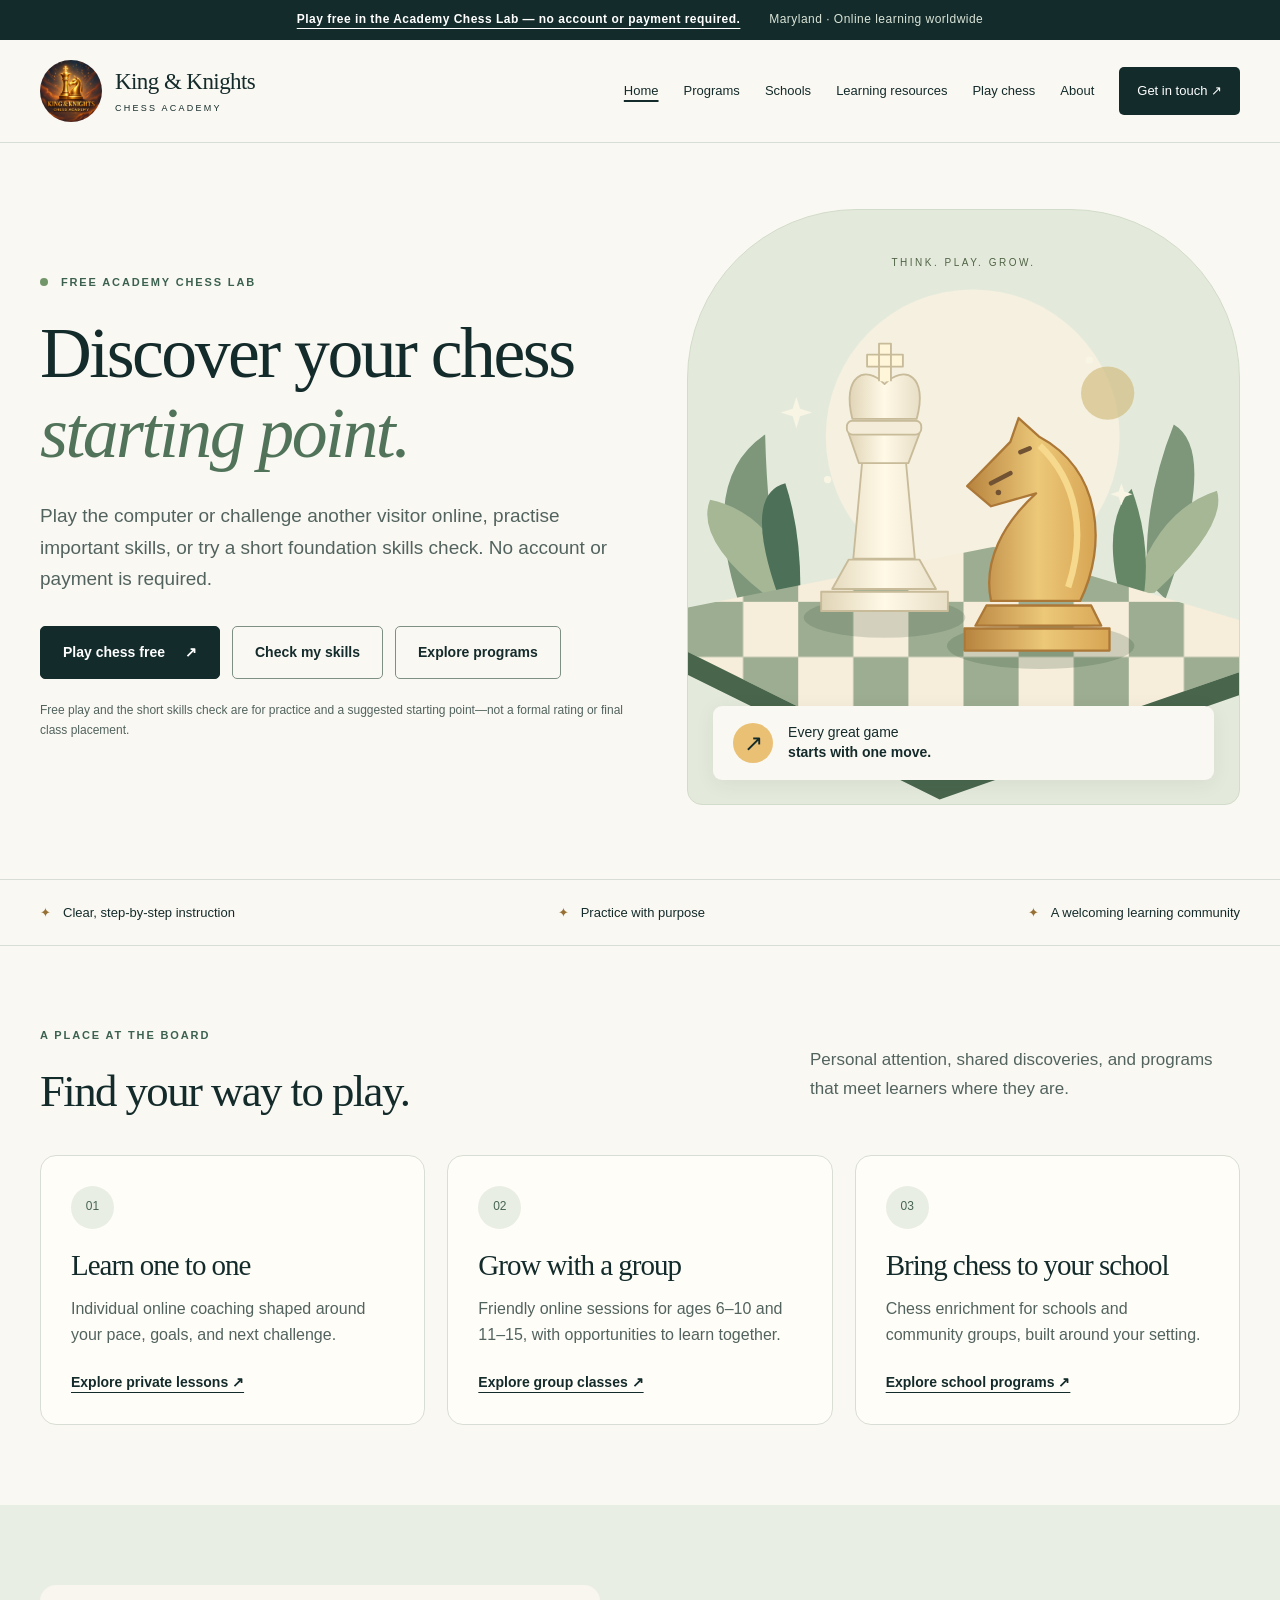
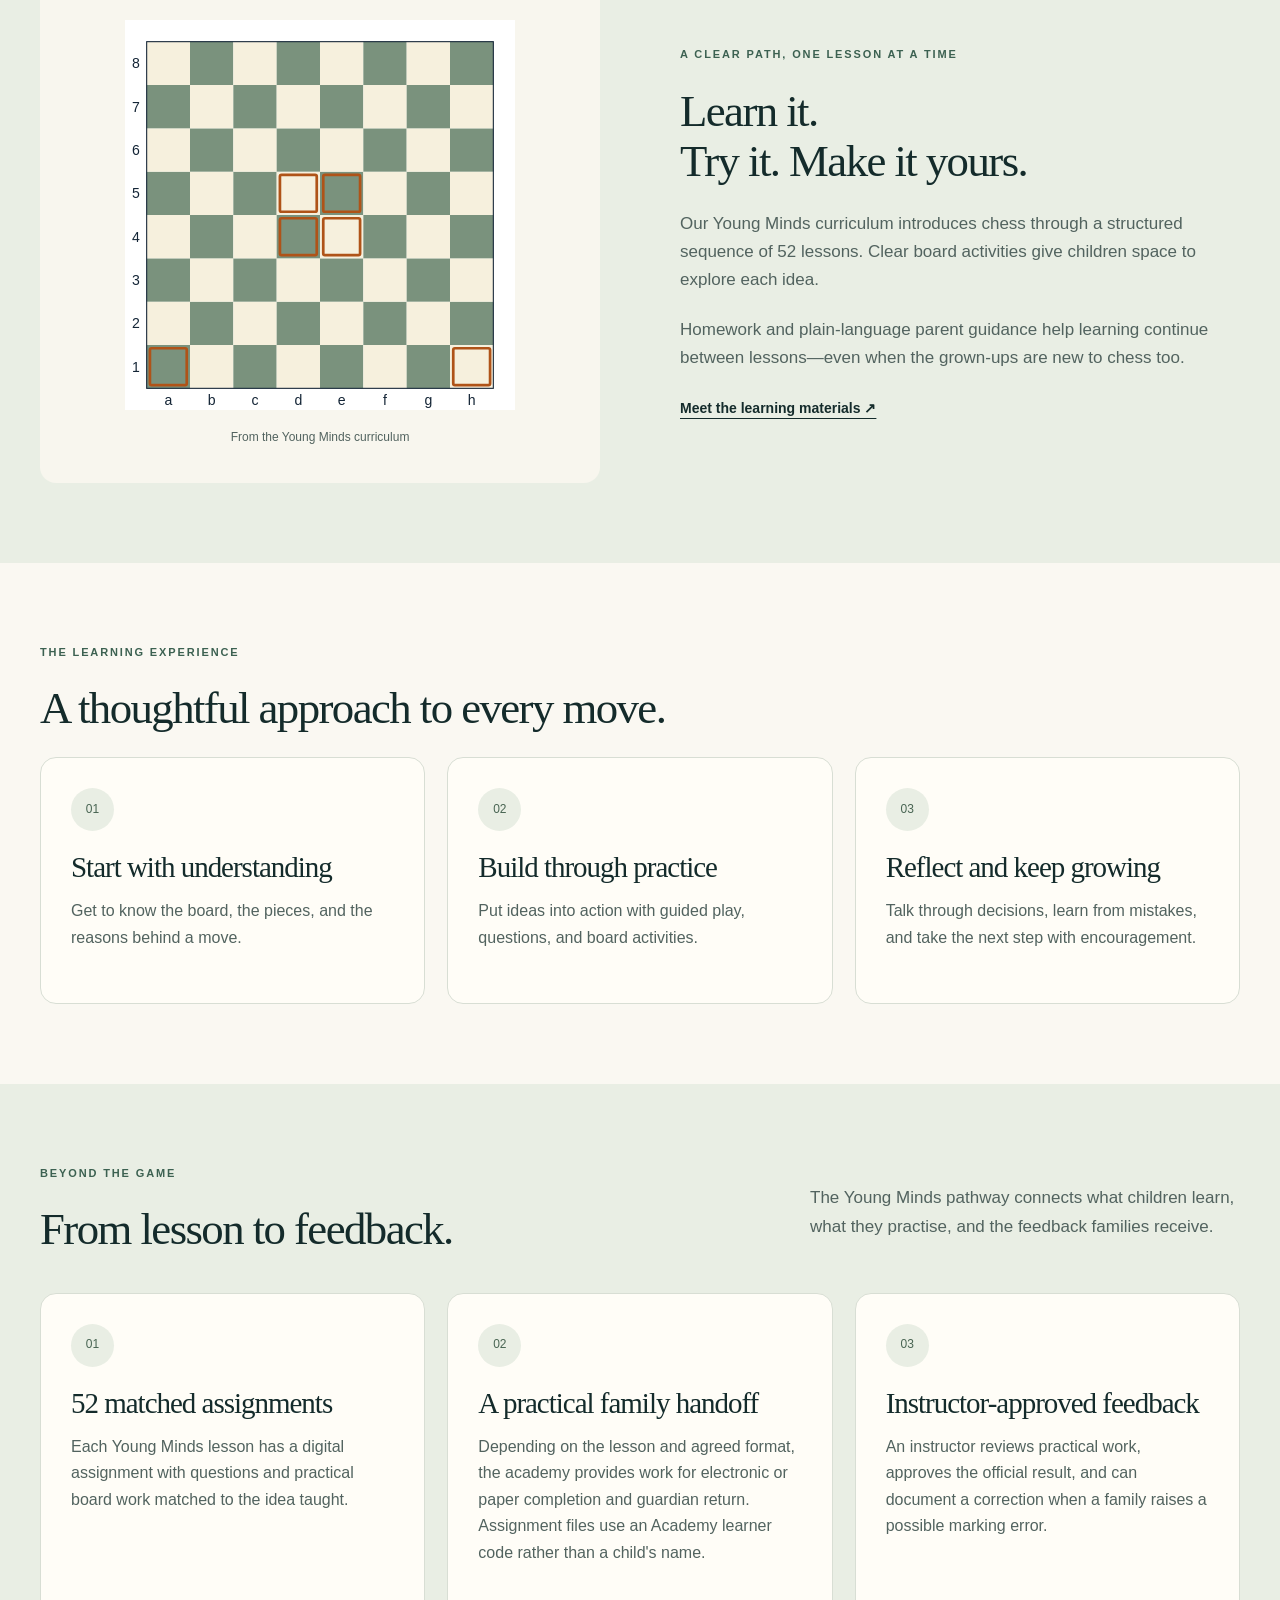
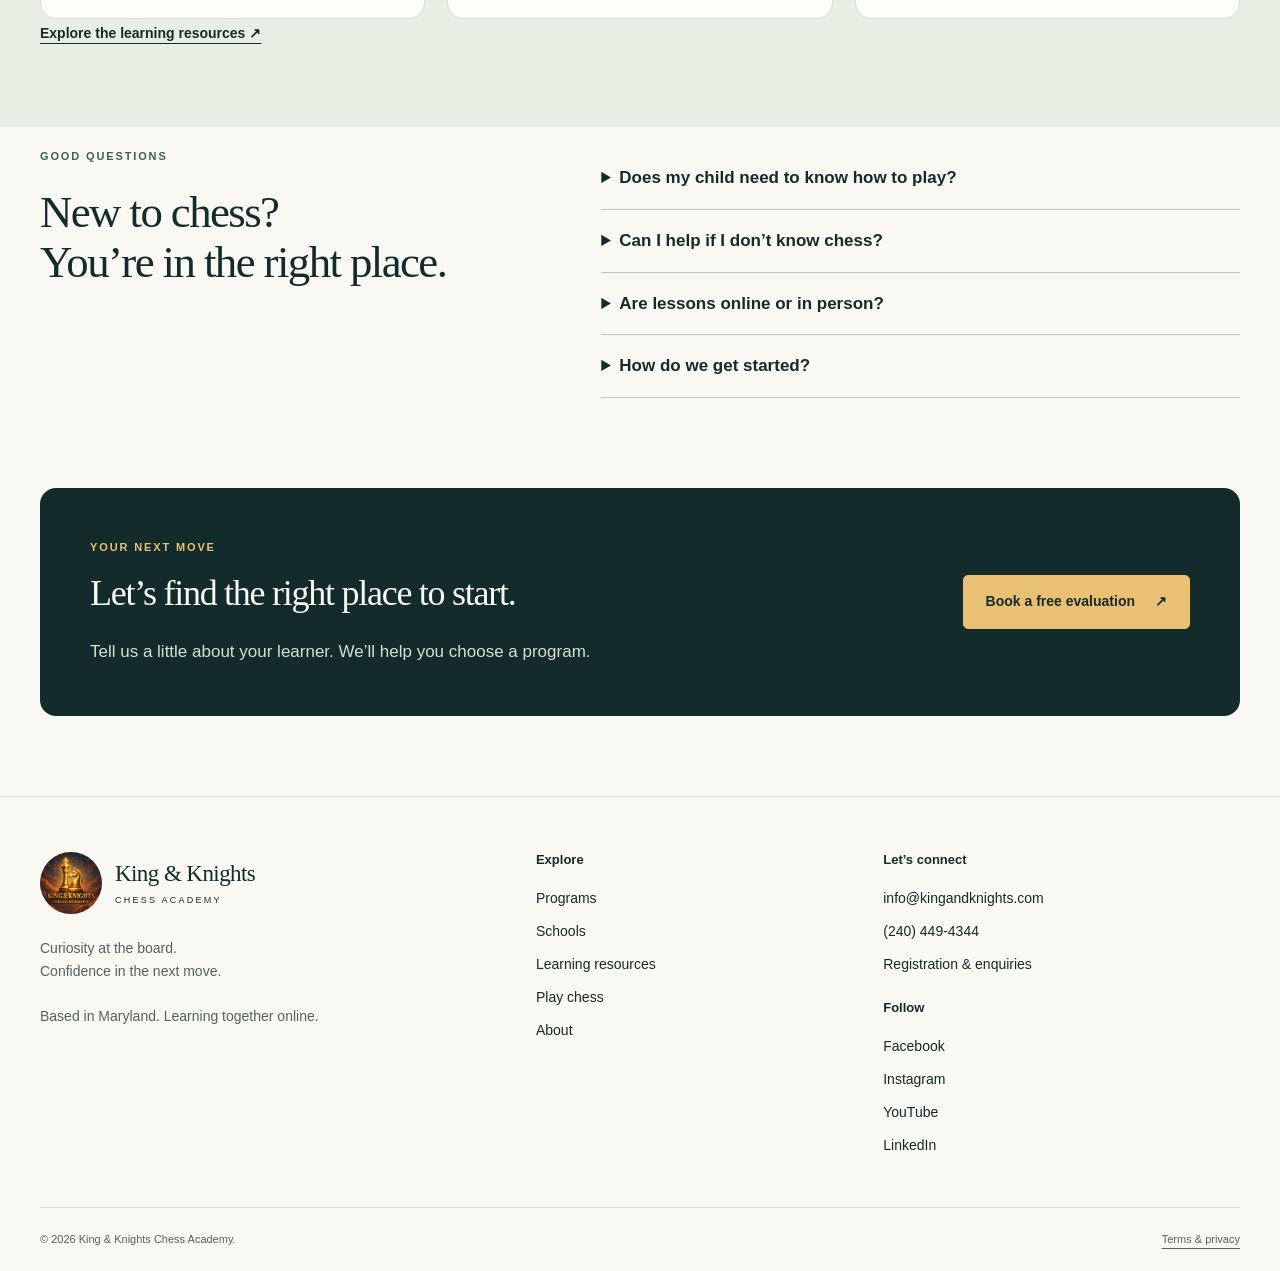
==== commit 6a7e578a: "Remove optional website creator footer credit" ====
--- a/index.html
+++ b/index.html
@@ -1,4 +1,4 @@
 <!doctype html>
 <html lang="en"><head><meta charset="utf-8"><meta name="viewport" content="width=device-width,initial-scale=1"><title>Chess lessons for curious minds | King &amp; Knights Chess Academy</title><meta name="description" content="Welcoming chess lessons for children and adults. Explore private coaching, online groups, school programs, and the Young Minds curriculum."><link rel="canonical" href="https://kingandknights.com/"><meta name="theme-color" content="#142b2b"><meta property="og:type" content="website"><meta property="og:title" content="Chess lessons for curious minds | King &amp; Knights Chess Academy"><meta property="og:description" content="Welcoming chess lessons for children and adults. Explore private coaching, online groups, school programs, and the Young Minds curriculum."><meta property="og:url" content="https://kingandknights.com/"><meta property="og:image" content="https://kingandknights.com/assets/academy-logo.jpg"><meta name="twitter:card" content="summary"><link rel="icon" href="assets/favicon.svg" type="image/svg+xml"><link rel="stylesheet" href="style.css"><script src="script.js" defer></script><script type="application/ld+json">{"@context": "https://schema.org", "@type": "EducationalOrganization", "name": "King & Knights Chess Academy", "url": "https://kingandknights.com/", "logo": "https://kingandknights.com/assets/academy-logo.jpg", "email": "info@kingandknights.com", "telephone": "+1-240-449-4344"}</script></head>
 <body><a class="skip" href="#main">Skip to content</a><div class="announcement"><a href="chess-lab/">Play free in the Academy Chess Lab — no account or payment required.</a> <span>Maryland · Online learning worldwide</span></div><header class="site-header"><div class="wrap header-inner"><a class="brand" href="index.html" aria-label="King and Knights Chess Academy home"><img src="assets/academy-logo.jpg" width="62" height="62" alt=""><span>King &amp; Knights<small>CHESS ACADEMY</small></span></a><button class="menu-toggle" aria-controls="navigation" aria-expanded="false" type="button">Menu <span aria-hidden="true">☰</span></button><nav id="navigation" aria-label="Main navigation"><a href="index.html" aria-current="page">Home</a><a href="services.html">Programs</a><a href="schools.html">Schools</a><a href="resources.html">Learning resources</a><a href="chess-lab/">Play chess</a><a href="about.html">About</a><a class="nav-contact" href="contact.html" >Get in touch <span aria-hidden="true">↗</span></a></nav></div></header>
-<main id="main"><section class="wrap hero"><div class="hero-copy"><p class="eyebrow"><span class="dot"></span> Free Academy Chess Lab</p><h1>Discover your chess <em>starting point.</em></h1><p class="lead">Play the computer or challenge another visitor online, practise important skills, or try a short foundation skills check. No account or payment is required.</p><div class="actions"><a class="button" href="chess-lab/">Play chess free <span aria-hidden="true">↗</span></a><a class="button secondary" href="chess-lab/?mode=assess">Check my skills</a><a class="button secondary" href="services.html">Explore programs</a></div><p class="hero-note">Free play and the short skills check are for practice and a suggested starting point—not a formal rating or final class placement.</p></div><div class="hero-art"><div class="art-label">THINK. PLAY. GROW.</div><img src="assets/chess-garden.svg" width="600" height="580" alt="Illustration of a gold knight and ivory king on a chessboard, surrounded by leaves"><div class="art-caption"><span class="mini-symbol" aria-hidden="true">↗</span><span>Every great game<br><strong>starts with one move.</strong></span></div></div></section><div class="principles"><div class="wrap"><span>Clear, step-by-step instruction</span><span>Practice with purpose</span><span>A welcoming learning community</span></div></div><section class="wrap section"><div class="section-heading"><div><p class="eyebrow">A place at the board</p><h2>Find your way to play.</h2></div><p>Personal attention, shared discoveries, and programs that meet learners where they are.</p></div><div class="grid three"><article class="card"><span class="number">01</span><h3>Learn one to one</h3><p>Individual online coaching shaped around your pace, goals, and next challenge.</p><a class="text-link" href="services.html#private">Explore private lessons ↗</a></article><article class="card"><span class="number">02</span><h3>Grow with a group</h3><p>Friendly online sessions for ages 6–10 and 11–15, with opportunities to learn together.</p><a class="text-link" href="services.html#groups">Explore group classes ↗</a></article><article class="card"><span class="number">03</span><h3>Bring chess to your school</h3><p>Chess enrichment for schools and community groups, built around your setting.</p><a class="text-link" href="schools.html">Explore school programs ↗</a></article></div></section><section class="tinted"><div class="wrap split section"><div class="feature-board"><img src="assets/meet-the-board.svg" width="440" height="440" loading="lazy" alt="An empty chessboard with files a to h and ranks 1 to 8"><span>From the Young Minds curriculum</span></div><div><p class="eyebrow">A clear path, one lesson at a time</p><h2>Learn it.<br>Try it. Make it yours.</h2><p>Our Young Minds curriculum introduces chess through a structured sequence of 52 lessons. Clear board activities give children space to explore each idea.</p><p>Homework and plain-language parent guidance help learning continue between lessons—even when the grown-ups are new to chess too.</p><a class="text-link" href="resources.html">Meet the learning materials ↗</a></div></div></section><section class="wrap section"><p class="eyebrow">The learning experience</p><h2>A thoughtful approach to every move.</h2><div class="grid three"><article class="card"><span class="number">01</span><h3>Start with understanding</h3><p>Get to know the board, the pieces, and the reasons behind a move.</p></article><article class="card"><span class="number">02</span><h3>Build through practice</h3><p>Put ideas into action with guided play, questions, and board activities.</p></article><article class="card"><span class="number">03</span><h3>Reflect and keep growing</h3><p>Talk through decisions, learn from mistakes, and take the next step with encouragement.</p></article></div></section><section class="tinted"><div class="wrap section"><div class="section-heading"><div><p class="eyebrow">Beyond the game</p><h2>From lesson to feedback.</h2></div><p>The Young Minds pathway connects what children learn, what they practise, and the feedback families receive.</p></div><div class="grid three"><article class="card"><span class="number">01</span><h3>52 matched assignments</h3><p>Each Young Minds lesson has a digital assignment with questions and practical board work matched to the idea taught.</p></article><article class="card"><span class="number">02</span><h3>A practical family handoff</h3><p>Depending on the lesson and agreed format, the academy provides work for electronic or paper completion and guardian return. Assignment files use an Academy learner code rather than a child's name.</p></article><article class="card"><span class="number">03</span><h3>Instructor-approved feedback</h3><p>An instructor reviews practical work, approves the official result, and can document a correction when a family raises a possible marking error.</p></article></div><a class="text-link" href="resources.html">Explore the learning resources ↗</a></div></section><section class="wrap section faq-section"><div><p class="eyebrow">Good questions</p><h2>New to chess?<br>You’re in the right place.</h2></div><div class="faq"><details><summary>Does my child need to know how to play?</summary><p>No. Beginners can start with the board and pieces. A complimentary evaluation helps us recommend a suitable starting point.</p></details><details><summary>Can I help if I don’t know chess?</summary><p>Yes. The Young Minds parent guide explains the ideas in plain language. Parents can read questions aloud and encourage children to explain their thinking.</p></details><details><summary>Are lessons online or in person?</summary><p>Private and group coaching are available online. Contact us about in-person school and community programs and local availability.</p></details><details><summary>How do we get started?</summary><p>Send an enquiry through our contact page. We’ll discuss your learner’s experience, goals, and available class options before you choose a program.</p></details></div></section><section class="wrap"><div class="cta"><div><p class="eyebrow">Your next move</p><h2>Let’s find the right place to start.</h2><p>Tell us a little about your learner. We’ll help you choose a program.</p></div><a class="button" href="contact.html">Book a free evaluation <span aria-hidden="true">↗</span></a></div></section></main><footer><div class="wrap footer-grid"><div><a class="brand footer-brand" href="index.html"><img src="assets/academy-logo.jpg" width="62" height="62" alt="King and Knights Chess Academy logo"><span>King &amp; Knights<small>CHESS ACADEMY</small></span></a><p>Curiosity at the board.<br>Confidence in the next move.</p><p class="muted">Based in Maryland. Learning together online.</p></div><div><h2>Explore</h2><a href="services.html">Programs</a><a href="schools.html">Schools</a><a href="resources.html">Learning resources</a><a href="chess-lab/">Play chess</a><a href="about.html">About</a></div><div><h2>Let’s connect</h2><a href="mailto:info@kingandknights.com">info@kingandknights.com</a><a href="tel:+12404494344">(240) 449-4344</a><a href="contact.html">Registration &amp; enquiries</a><h2 class="footer-follow">Follow</h2><a href="https://www.facebook.com/profile.php?id=61564719689266" target="_blank" rel="noopener noreferrer">Facebook</a><a href="https://www.instagram.com/kingandknightsca/" target="_blank" rel="noopener noreferrer">Instagram</a><a href="https://www.youtube.com/@KingAndKnightsCA" target="_blank" rel="noopener noreferrer">YouTube</a><a href="https://www.linkedin.com/company/king-and-knights-chess-academy/" target="_blank" rel="noopener noreferrer">LinkedIn</a></div></div><div class="wrap footer-bottom"><span>© <span data-year>2026</span> King &amp; Knights Chess Academy.</span><span class="site-credit">Website created by Olawale Oyeleye.</span><a href="terms.html">Terms &amp; privacy</a></div></footer></body></html>
+<main id="main"><section class="wrap hero"><div class="hero-copy"><p class="eyebrow"><span class="dot"></span> Free Academy Chess Lab</p><h1>Discover your chess <em>starting point.</em></h1><p class="lead">Play the computer or challenge another visitor online, practise important skills, or try a short foundation skills check. No account or payment is required.</p><div class="actions"><a class="button" href="chess-lab/">Play chess free <span aria-hidden="true">↗</span></a><a class="button secondary" href="chess-lab/?mode=assess">Check my skills</a><a class="button secondary" href="services.html">Explore programs</a></div><p class="hero-note">Free play and the short skills check are for practice and a suggested starting point—not a formal rating or final class placement.</p></div><div class="hero-art"><div class="art-label">THINK. PLAY. GROW.</div><img src="assets/chess-garden.svg" width="600" height="580" alt="Illustration of a gold knight and ivory king on a chessboard, surrounded by leaves"><div class="art-caption"><span class="mini-symbol" aria-hidden="true">↗</span><span>Every great game<br><strong>starts with one move.</strong></span></div></div></section><div class="principles"><div class="wrap"><span>Clear, step-by-step instruction</span><span>Practice with purpose</span><span>A welcoming learning community</span></div></div><section class="wrap section"><div class="section-heading"><div><p class="eyebrow">A place at the board</p><h2>Find your way to play.</h2></div><p>Personal attention, shared discoveries, and programs that meet learners where they are.</p></div><div class="grid three"><article class="card"><span class="number">01</span><h3>Learn one to one</h3><p>Individual online coaching shaped around your pace, goals, and next challenge.</p><a class="text-link" href="services.html#private">Explore private lessons ↗</a></article><article class="card"><span class="number">02</span><h3>Grow with a group</h3><p>Friendly online sessions for ages 6–10 and 11–15, with opportunities to learn together.</p><a class="text-link" href="services.html#groups">Explore group classes ↗</a></article><article class="card"><span class="number">03</span><h3>Bring chess to your school</h3><p>Chess enrichment for schools and community groups, built around your setting.</p><a class="text-link" href="schools.html">Explore school programs ↗</a></article></div></section><section class="tinted"><div class="wrap split section"><div class="feature-board"><img src="assets/meet-the-board.svg" width="440" height="440" loading="lazy" alt="An empty chessboard with files a to h and ranks 1 to 8"><span>From the Young Minds curriculum</span></div><div><p class="eyebrow">A clear path, one lesson at a time</p><h2>Learn it.<br>Try it. Make it yours.</h2><p>Our Young Minds curriculum introduces chess through a structured sequence of 52 lessons. Clear board activities give children space to explore each idea.</p><p>Homework and plain-language parent guidance help learning continue between lessons—even when the grown-ups are new to chess too.</p><a class="text-link" href="resources.html">Meet the learning materials ↗</a></div></div></section><section class="wrap section"><p class="eyebrow">The learning experience</p><h2>A thoughtful approach to every move.</h2><div class="grid three"><article class="card"><span class="number">01</span><h3>Start with understanding</h3><p>Get to know the board, the pieces, and the reasons behind a move.</p></article><article class="card"><span class="number">02</span><h3>Build through practice</h3><p>Put ideas into action with guided play, questions, and board activities.</p></article><article class="card"><span class="number">03</span><h3>Reflect and keep growing</h3><p>Talk through decisions, learn from mistakes, and take the next step with encouragement.</p></article></div></section><section class="tinted"><div class="wrap section"><div class="section-heading"><div><p class="eyebrow">Beyond the game</p><h2>From lesson to feedback.</h2></div><p>The Young Minds pathway connects what children learn, what they practise, and the feedback families receive.</p></div><div class="grid three"><article class="card"><span class="number">01</span><h3>52 matched assignments</h3><p>Each Young Minds lesson has a digital assignment with questions and practical board work matched to the idea taught.</p></article><article class="card"><span class="number">02</span><h3>A practical family handoff</h3><p>Depending on the lesson and agreed format, the academy provides work for electronic or paper completion and guardian return. Assignment files use an Academy learner code rather than a child's name.</p></article><article class="card"><span class="number">03</span><h3>Instructor-approved feedback</h3><p>An instructor reviews practical work, approves the official result, and can document a correction when a family raises a possible marking error.</p></article></div><a class="text-link" href="resources.html">Explore the learning resources ↗</a></div></section><section class="wrap section faq-section"><div><p class="eyebrow">Good questions</p><h2>New to chess?<br>You’re in the right place.</h2></div><div class="faq"><details><summary>Does my child need to know how to play?</summary><p>No. Beginners can start with the board and pieces. A complimentary evaluation helps us recommend a suitable starting point.</p></details><details><summary>Can I help if I don’t know chess?</summary><p>Yes. The Young Minds parent guide explains the ideas in plain language. Parents can read questions aloud and encourage children to explain their thinking.</p></details><details><summary>Are lessons online or in person?</summary><p>Private and group coaching are available online. Contact us about in-person school and community programs and local availability.</p></details><details><summary>How do we get started?</summary><p>Send an enquiry through our contact page. We’ll discuss your learner’s experience, goals, and available class options before you choose a program.</p></details></div></section><section class="wrap"><div class="cta"><div><p class="eyebrow">Your next move</p><h2>Let’s find the right place to start.</h2><p>Tell us a little about your learner. We’ll help you choose a program.</p></div><a class="button" href="contact.html">Book a free evaluation <span aria-hidden="true">↗</span></a></div></section></main><footer><div class="wrap footer-grid"><div><a class="brand footer-brand" href="index.html"><img src="assets/academy-logo.jpg" width="62" height="62" alt="King and Knights Chess Academy logo"><span>King &amp; Knights<small>CHESS ACADEMY</small></span></a><p>Curiosity at the board.<br>Confidence in the next move.</p><p class="muted">Based in Maryland. Learning together online.</p></div><div><h2>Explore</h2><a href="services.html">Programs</a><a href="schools.html">Schools</a><a href="resources.html">Learning resources</a><a href="chess-lab/">Play chess</a><a href="about.html">About</a></div><div><h2>Let’s connect</h2><a href="mailto:info@kingandknights.com">info@kingandknights.com</a><a href="tel:+12404494344">(240) 449-4344</a><a href="contact.html">Registration &amp; enquiries</a><h2 class="footer-follow">Follow</h2><a href="https://www.facebook.com/profile.php?id=61564719689266" target="_blank" rel="noopener noreferrer">Facebook</a><a href="https://www.instagram.com/kingandknightsca/" target="_blank" rel="noopener noreferrer">Instagram</a><a href="https://www.youtube.com/@KingAndKnightsCA" target="_blank" rel="noopener noreferrer">YouTube</a><a href="https://www.linkedin.com/company/king-and-knights-chess-academy/" target="_blank" rel="noopener noreferrer">LinkedIn</a></div></div><div class="wrap footer-bottom"><span>© <span data-year>2026</span> King &amp; Knights Chess Academy.</span><a href="terms.html">Terms &amp; privacy</a></div></footer></body></html>
--- a/style.css
+++ b/style.css
@@ -1,4 +1,4 @@
-:root{--ink:#142b2b;--muted:#52635f;--cream:#faf8f2;--gold:#eac075;--line:#d8ded4;--sage:#e9eee4;--white:#fff;--radius:16px}*{box-sizing:border-box}html{scroll-behavior:smooth;scroll-padding-top:120px}body{margin:0;background:var(--cream);color:var(--ink);font:17px/1.65 Arial,Helvetica,sans-serif}img{max-width:100%;height:auto;display:block}a{color:inherit;text-underline-offset:5px}button{font:inherit}a,button,summary{-webkit-tap-highlight-color:transparent}a:focus-visible,button:focus-visible,summary:focus-visible{outline:3px solid #ae5918;outline-offset:5px}h1,h2,h3,p{margin-top:0}h1,h2,h3{font-family:Georgia,'Times New Roman',serif;font-weight:400;line-height:1.12;letter-spacing:-.035em}h1{font-size:clamp(48px,5.6vw,80px);margin-bottom:27px}h2{font-size:clamp(34px,3.5vw,49px);margin-bottom:24px}h3{font-size:29px;margin:20px 0 15px}em{font-weight:400;color:#50735a}p{margin-bottom:22px;color:var(--muted)}strong{color:var(--ink)}.wrap{width:min(1200px,calc(100% - 80px));margin-inline:auto}.announcement{background:var(--ink);color:#fff;text-align:center;font-size:12px;letter-spacing:.04em;padding:10px 20px}.announcement a{color:inherit;font-weight:700}.announcement span{margin-left:25px;color:#d9e4d7}.site-header{background:rgba(250,248,242,.98);border-bottom:1px solid var(--line);position:sticky;top:0;z-index:10}.header-inner{display:flex;align-items:center;justify-content:space-between;gap:25px;min-height:102px}.brand{display:flex;align-items:center;gap:13px;text-decoration:none;flex-shrink:0}.brand img{width:62px;height:62px;border-radius:50%;object-fit:cover}.brand span{font:23px Georgia,serif;letter-spacing:-.025em}.brand small{display:block;font:9px Arial,sans-serif;letter-spacing:.25em;margin-top:8px}nav{display:flex;align-items:center;gap:25px}nav a{font-size:13px;text-decoration:none;padding:10px 0;white-space:nowrap}nav a:hover,nav a[aria-current]{text-decoration:underline;text-decoration-thickness:2px}.nav-contact{background:var(--ink);color:white;padding:13px 18px;border-radius:5px}.menu-toggle{display:none}.skip{position:fixed;left:20px;top:-100px;z-index:100;padding:12px;background:white}.skip:focus{top:10px}.hero{display:grid;grid-template-columns:1.08fr 1fr;gap:50px;align-items:center;padding-block:66px 74px}.eyebrow{font-size:11px;text-transform:uppercase;letter-spacing:.17em;font-weight:700;color:#3c6151;margin-bottom:22px}.dot{display:inline-block;width:8px;height:8px;background:#73956a;border-radius:50%;margin-right:8px}.lead{font-size:19px;line-height:1.65;max-width:620px}.actions{display:flex;gap:12px;flex-wrap:wrap;margin-top:32px}.button{background:var(--ink);color:white;text-decoration:none;padding:14px 22px;display:inline-flex;align-items:center;justify-content:center;gap:20px;font-size:14px;font-weight:600;border:1px solid var(--ink);border-radius:5px;min-height:49px;transition:background .15s}.button:hover{background:#315448;color:white}.button.secondary{background:transparent;color:var(--ink);border-color:#7d9083}.button.secondary:hover{background:var(--sage)}.hero-note{font-size:12px;margin:22px 0 0}.hero-art{position:relative;background:#e4eadb;border-radius:170px 170px 15px 15px;padding-top:45px;overflow:hidden;border:1px solid #d2dcca}.hero-art>img{width:100%}.art-label{text-align:center;font-size:10px;letter-spacing:.25em;color:#506345}.art-caption{position:absolute;bottom:24px;left:25px;right:25px;background:#faf8f2;box-shadow:0 4px 20px #142b2b10;border-radius:9px;padding:17px 20px;display:flex;align-items:center;gap:15px;font-size:14px;line-height:1.4}.mini-symbol{background:var(--gold);border-radius:50%;width:40px;height:40px;display:grid;place-items:center;font-size:23px}.principles{border-block:1px solid var(--line);padding:22px 0}.principles .wrap{display:flex;justify-content:space-between;gap:20px;font-size:13px}.principles span:before{content:'✦';color:#967035;margin-right:12px}.section{padding-block:80px}.section-heading{display:flex;justify-content:space-between;gap:50px;align-items:flex-end;margin-bottom:30px}.section-heading p:last-child{max-width:430px}.section-heading h2{margin-bottom:8px}.grid{display:grid;gap:22px}.three{grid-template-columns:repeat(3,1fr)}.card{border:1px solid var(--line);background:#fffdf7;border-radius:var(--radius);padding:30px;display:flex;flex-direction:column;align-items:flex-start}.card p{font-size:16px}.card .text-link{margin-top:auto}.number{background:var(--sage);border-radius:50%;width:43px;height:43px;display:grid;place-items:center;font-size:12px;color:#486452}.text-link{font-size:14px;font-weight:bold;text-decoration-thickness:1px;display:inline-block}.tinted{background:var(--sage)}.split{display:grid;grid-template-columns:1fr 1fr;align-items:center;gap:80px}.feature-board{background:#f8f6ee;border-radius:var(--radius);padding:35px;text-align:center}.feature-board img{width:100%;max-width:390px;margin:auto}.feature-board span{display:block;font-size:12px;margin-top:18px;color:var(--muted)}.faq-section{display:grid;grid-template-columns:1fr 1.3fr;gap:70px;padding-top:20px}.faq details{border-bottom:1px solid #bccabd;padding:19px 0}.faq summary{cursor:pointer;font-size:17px;font-weight:600;line-height:1.4;padding-right:12px}.faq details p{font-size:15px;margin:17px 0 0}.cta{display:flex;align-items:center;justify-content:space-between;gap:45px;background:var(--ink);color:var(--cream);border-radius:var(--radius);padding:50px;margin:10px 0 80px}.cta h2{font-size:36px;max-width:550px}.cta p{color:#d6e0d1;margin-bottom:0}.cta .eyebrow{color:var(--gold);margin-bottom:17px}.cta .button{flex-shrink:0;background:var(--gold);color:var(--ink);border-color:var(--gold)}footer{border-top:1px solid var(--line);padding-top:55px}.footer-grid{display:grid;grid-template-columns:1.5fr 1fr 1.2fr;gap:50px;padding-bottom:40px}.footer-grid h2{font:600 13px Arial,sans-serif;letter-spacing:0;margin-bottom:20px}.footer-grid .footer-follow{margin-top:24px}.footer-grid>div>a:not(.brand){display:block;margin-bottom:10px;font-size:14px;text-decoration:none;overflow-wrap:anywhere}.footer-grid>div>a:hover{text-decoration:underline}.footer-brand{margin-bottom:23px}.footer-grid p{font-size:14px}.muted{color:var(--muted)}.footer-bottom{display:flex;justify-content:space-between;gap:20px;padding-block:22px;border-top:1px solid var(--line);font-size:11px;color:var(--muted)}.page-intro{padding-top:70px;padding-bottom:35px}.page-intro .lead{max-width:710px}.notice{padding:20px 25px;background:var(--sage);border-radius:8px;font-size:14px}.pricing{display:grid;grid-template-columns:repeat(3,1fr);gap:22px}.pricing>div{border:1px solid #cdd7c8;background:var(--cream);border-radius:12px;padding:30px}.pricing span{display:block;font-size:15px}.pricing strong{display:block;font:46px Georgia,serif;margin:15px 0 25px}.pricing .button{display:flex;font-size:12px;padding-inline:10px;gap:8px}.small{font-size:13px;margin-top:27px;max-width:900px}.statement{padding:50px;background:var(--ink);border-radius:130px 15px 15px;color:var(--cream);text-align:center}.statement>span{font:150px Georgia,serif;color:var(--gold);line-height:1.25}.statement p{color:#dbe3d3}.stats{display:flex;gap:45px;margin-block:28px}.stats strong{display:block;font:42px Georgia,serif}.stats span{font-size:12px}.team{display:grid;grid-template-columns:1fr 1fr;gap:30px}.team article{background:var(--cream);padding:24px;border-radius:14px}.team img{width:180px;height:230px;object-fit:cover;border-radius:90px 90px 7px 7px;object-position:50% 25%}.team.team-single{grid-template-columns:1fr}.team .eyebrow{font-size:9px;margin:5px 0 15px}.team h3{font-size:28px;margin:0 0 15px}.team p{font-size:14px;margin-bottom:0}.contact-grid{display:grid;grid-template-columns:1fr 1.7fr;gap:65px;padding-top:30px}.contact-grid h2{font-size:33px}.contact-item{border-top:1px solid var(--line);padding-top:20px;margin-top:24px}.contact-item>span{display:block;font-size:11px;font-weight:bold;text-transform:uppercase;letter-spacing:.1em;color:var(--muted);margin-bottom:9px}.contact-item a{overflow-wrap:anywhere}.form-panel{background:white;border:1px solid var(--line);border-radius:12px;padding:30px}.form-panel iframe{width:100%;border:0;margin-top:20px;display:block;background:#fafafa}.legal{max-width:850px;padding-bottom:80px}.legal section{border-top:1px solid var(--line);padding-top:25px;margin-top:30px}.legal h2{font-size:25px;letter-spacing:-.015em}.legal p{font-size:16px;line-height:1.8}
+:root{--ink:#142b2b;--muted:#52635f;--cream:#faf8f2;--gold:#eac075;--line:#d8ded4;--sage:#e9eee4;--white:#fff;--radius:16px}*{box-sizing:border-box}html{scroll-behavior:smooth;scroll-padding-top:120px}body{margin:0;background:var(--cream);color:var(--ink);font:17px/1.65 Arial,Helvetica,sans-serif}img{max-width:100%;height:auto;display:block}a{color:inherit;text-underline-offset:5px}button{font:inherit}a,button,summary{-webkit-tap-highlight-color:transparent}a:focus-visible,button:focus-visible,summary:focus-visible{outline:3px solid #ae5918;outline-offset:5px}h1,h2,h3,p{margin-top:0}h1,h2,h3{font-family:Georgia,'Times New Roman',serif;font-weight:400;line-height:1.12;letter-spacing:-.035em}h1{font-size:clamp(48px,5.6vw,80px);margin-bottom:27px}h2{font-size:clamp(34px,3.5vw,49px);margin-bottom:24px}h3{font-size:29px;margin:20px 0 15px}em{font-weight:400;color:#50735a}p{margin-bottom:22px;color:var(--muted)}strong{color:var(--ink)}.wrap{width:min(1200px,calc(100% - 80px));margin-inline:auto}.announcement{background:var(--ink);color:#fff;text-align:center;font-size:12px;letter-spacing:.04em;padding:10px 20px}.announcement a{color:inherit;font-weight:700}.announcement span{margin-left:25px;color:#d9e4d7}.site-header{background:rgba(250,248,242,.98);border-bottom:1px solid var(--line);position:sticky;top:0;z-index:10}.header-inner{display:flex;align-items:center;justify-content:space-between;gap:25px;min-height:102px}.brand{display:flex;align-items:center;gap:13px;text-decoration:none;flex-shrink:0}.brand img{width:62px;height:62px;border-radius:50%;object-fit:cover}.brand span{font:23px Georgia,serif;letter-spacing:-.025em}.brand small{display:block;font:9px Arial,sans-serif;letter-spacing:.25em;margin-top:8px}nav{display:flex;align-items:center;gap:25px}nav a{font-size:13px;text-decoration:none;padding:10px 0;white-space:nowrap}nav a:hover,nav a[aria-current]{text-decoration:underline;text-decoration-thickness:2px}.nav-contact{background:var(--ink);color:white;padding:13px 18px;border-radius:5px}.menu-toggle{display:none}.skip{position:fixed;left:20px;top:-100px;z-index:100;padding:12px;background:white}.skip:focus{top:10px}.hero{display:grid;grid-template-columns:1.08fr 1fr;gap:50px;align-items:center;padding-block:66px 74px}.eyebrow{font-size:11px;text-transform:uppercase;letter-spacing:.17em;font-weight:700;color:#3c6151;margin-bottom:22px}.dot{display:inline-block;width:8px;height:8px;background:#73956a;border-radius:50%;margin-right:8px}.lead{font-size:19px;line-height:1.65;max-width:620px}.actions{display:flex;gap:12px;flex-wrap:wrap;margin-top:32px}.button{background:var(--ink);color:white;text-decoration:none;padding:14px 22px;display:inline-flex;align-items:center;justify-content:center;gap:20px;font-size:14px;font-weight:600;border:1px solid var(--ink);border-radius:5px;min-height:49px;transition:background .15s}.button:hover{background:#315448;color:white}.button.secondary{background:transparent;color:var(--ink);border-color:#7d9083}.button.secondary:hover{background:var(--sage)}.hero-note{font-size:12px;margin:22px 0 0}.hero-art{position:relative;background:#e4eadb;border-radius:170px 170px 15px 15px;padding-top:45px;overflow:hidden;border:1px solid #d2dcca}.hero-art>img{width:100%}.art-label{text-align:center;font-size:10px;letter-spacing:.25em;color:#506345}.art-caption{position:absolute;bottom:24px;left:25px;right:25px;background:#faf8f2;box-shadow:0 4px 20px #142b2b10;border-radius:9px;padding:17px 20px;display:flex;align-items:center;gap:15px;font-size:14px;line-height:1.4}.mini-symbol{background:var(--gold);border-radius:50%;width:40px;height:40px;display:grid;place-items:center;font-size:23px}.principles{border-block:1px solid var(--line);padding:22px 0}.principles .wrap{display:flex;justify-content:space-between;gap:20px;font-size:13px}.principles span:before{content:'✦';color:#967035;margin-right:12px}.section{padding-block:80px}.section-heading{display:flex;justify-content:space-between;gap:50px;align-items:flex-end;margin-bottom:30px}.section-heading p:last-child{max-width:430px}.section-heading h2{margin-bottom:8px}.grid{display:grid;gap:22px}.three{grid-template-columns:repeat(3,1fr)}.card{border:1px solid var(--line);background:#fffdf7;border-radius:var(--radius);padding:30px;display:flex;flex-direction:column;align-items:flex-start}.card p{font-size:16px}.card .text-link{margin-top:auto}.number{background:var(--sage);border-radius:50%;width:43px;height:43px;display:grid;place-items:center;font-size:12px;color:#486452}.text-link{font-size:14px;font-weight:bold;text-decoration-thickness:1px;display:inline-block}.tinted{background:var(--sage)}.split{display:grid;grid-template-columns:1fr 1fr;align-items:center;gap:80px}.feature-board{background:#f8f6ee;border-radius:var(--radius);padding:35px;text-align:center}.feature-board img{width:100%;max-width:390px;margin:auto}.feature-board span{display:block;font-size:12px;margin-top:18px;color:var(--muted)}.faq-section{display:grid;grid-template-columns:1fr 1.3fr;gap:70px;padding-top:20px}.faq details{border-bottom:1px solid #bccabd;padding:19px 0}.faq summary{cursor:pointer;font-size:17px;font-weight:600;line-height:1.4;padding-right:12px}.faq details p{font-size:15px;margin:17px 0 0}.cta{display:flex;align-items:center;justify-content:space-between;gap:45px;background:var(--ink);color:var(--cream);border-radius:var(--radius);padding:50px;margin:10px 0 80px}.cta h2{font-size:36px;max-width:550px}.cta p{color:#d6e0d1;margin-bottom:0}.cta .eyebrow{color:var(--gold);margin-bottom:17px}.cta .button{flex-shrink:0;background:var(--gold);color:var(--ink);border-color:var(--gold)}footer{border-top:1px solid var(--line);padding-top:55px}.footer-grid{display:grid;grid-template-columns:1.5fr 1fr 1.2fr;gap:50px;padding-bottom:40px}.footer-grid h2{font:600 13px Arial,sans-serif;letter-spacing:0;margin-bottom:20px}.footer-grid .footer-follow{margin-top:24px}.footer-grid>div>a:not(.brand){display:block;margin-bottom:10px;font-size:14px;text-decoration:none;overflow-wrap:anywhere}.footer-grid>div>a:hover{text-decoration:underline}.footer-brand{margin-bottom:23px}.footer-grid p{font-size:14px}.muted{color:var(--muted)}.footer-bottom{display:flex;justify-content:space-between;gap:20px;padding-block:22px;border-top:1px solid var(--line);font-size:11px;color:var(--muted)}.page-intro{padding-top:70px;padding-bottom:35px}.page-intro .lead{max-width:710px}.notice{padding:20px 25px;background:var(--sage);border-radius:8px;font-size:14px}.pricing{display:grid;grid-template-columns:repeat(3,1fr);gap:22px}.pricing>div{border:1px solid #cdd7c8;background:var(--cream);border-radius:12px;padding:30px}.pricing span{display:block;font-size:15px}.pricing strong{display:block;font:46px Georgia,serif;margin:15px 0 25px}.pricing .button{display:flex;font-size:12px;padding-inline:10px;gap:8px}.small{font-size:13px;margin-top:27px;max-width:900px}.statement{padding:50px;background:var(--ink);border-radius:130px 15px 15px;color:var(--cream);text-align:center}.statement>span{font:150px Georgia,serif;color:var(--gold);line-height:1.25}.statement p{color:#dbe3d3}.stats{display:flex;gap:45px;margin-block:28px}.stats strong{display:block;font:42px Georgia,serif}.stats span{font-size:12px}.team{display:grid;grid-template-columns:1fr 1fr;gap:30px}.team article{background:var(--cream);padding:24px;border-radius:14px}.team img{width:180px;height:230px;object-fit:cover;border-radius:90px 90px 7px 7px;object-position:50% 25%}.team img.olawale{object-position:50% 50%}.team .eyebrow{font-size:9px;margin:5px 0 15px}.team h3{font-size:28px;margin:0 0 15px}.team p{font-size:14px;margin-bottom:0}.contact-grid{display:grid;grid-template-columns:1fr 1.7fr;gap:65px;padding-top:30px}.contact-grid h2{font-size:33px}.contact-item{border-top:1px solid var(--line);padding-top:20px;margin-top:24px}.contact-item>span{display:block;font-size:11px;font-weight:bold;text-transform:uppercase;letter-spacing:.1em;color:var(--muted);margin-bottom:9px}.contact-item a{overflow-wrap:anywhere}.form-panel{background:white;border:1px solid var(--line);border-radius:12px;padding:30px}.form-panel iframe{width:100%;border:0;margin-top:20px;display:block;background:#fafafa}.legal{max-width:850px;padding-bottom:80px}.legal section{border-top:1px solid var(--line);padding-top:25px;margin-top:30px}.legal h2{font-size:25px;letter-spacing:-.015em}.legal p{font-size:16px;line-height:1.8}
 @media(min-width:1500px){.hero{padding-block:80px}}
 @media(max-width:1100px){.wrap{width:calc(100% - 48px)}nav{gap:16px}.brand span{font-size:20px}.brand img{width:52px;height:52px}.hero{gap:30px}.team article{grid-template-columns:1fr}.team img{width:100%;height:300px;border-radius:10px}.split{gap:45px}.pricing>div{padding:24px}}
 @media(max-width:900px){.header-inner{flex-wrap:wrap;padding-block:15px;min-height:85px}.menu-toggle{display:none;background:transparent;border:1px solid #879687;border-radius:5px;padding:8px 14px;font-size:14px}.js .menu-toggle{display:block}nav{width:100%;flex-wrap:wrap;justify-content:center;padding-top:12px}.js nav{display:none}.js nav.open{display:flex}.hero{gap:25px}h1{font-size:54px}.hero-art{border-radius:110px 110px 12px 12px}.hero-art>img{min-height:420px;object-fit:contain}.art-caption{left:15px;right:15px;padding:12px}.principles .wrap{font-size:12px}.three{gap:15px}.card{padding:23px}.card h3{font-size:25px}.split{gap:35px}.cta{padding:35px}.cta h2{font-size:31px}.footer-grid{gap:25px}.contact-grid{gap:30px}.pricing .button{font-size:11px}}
